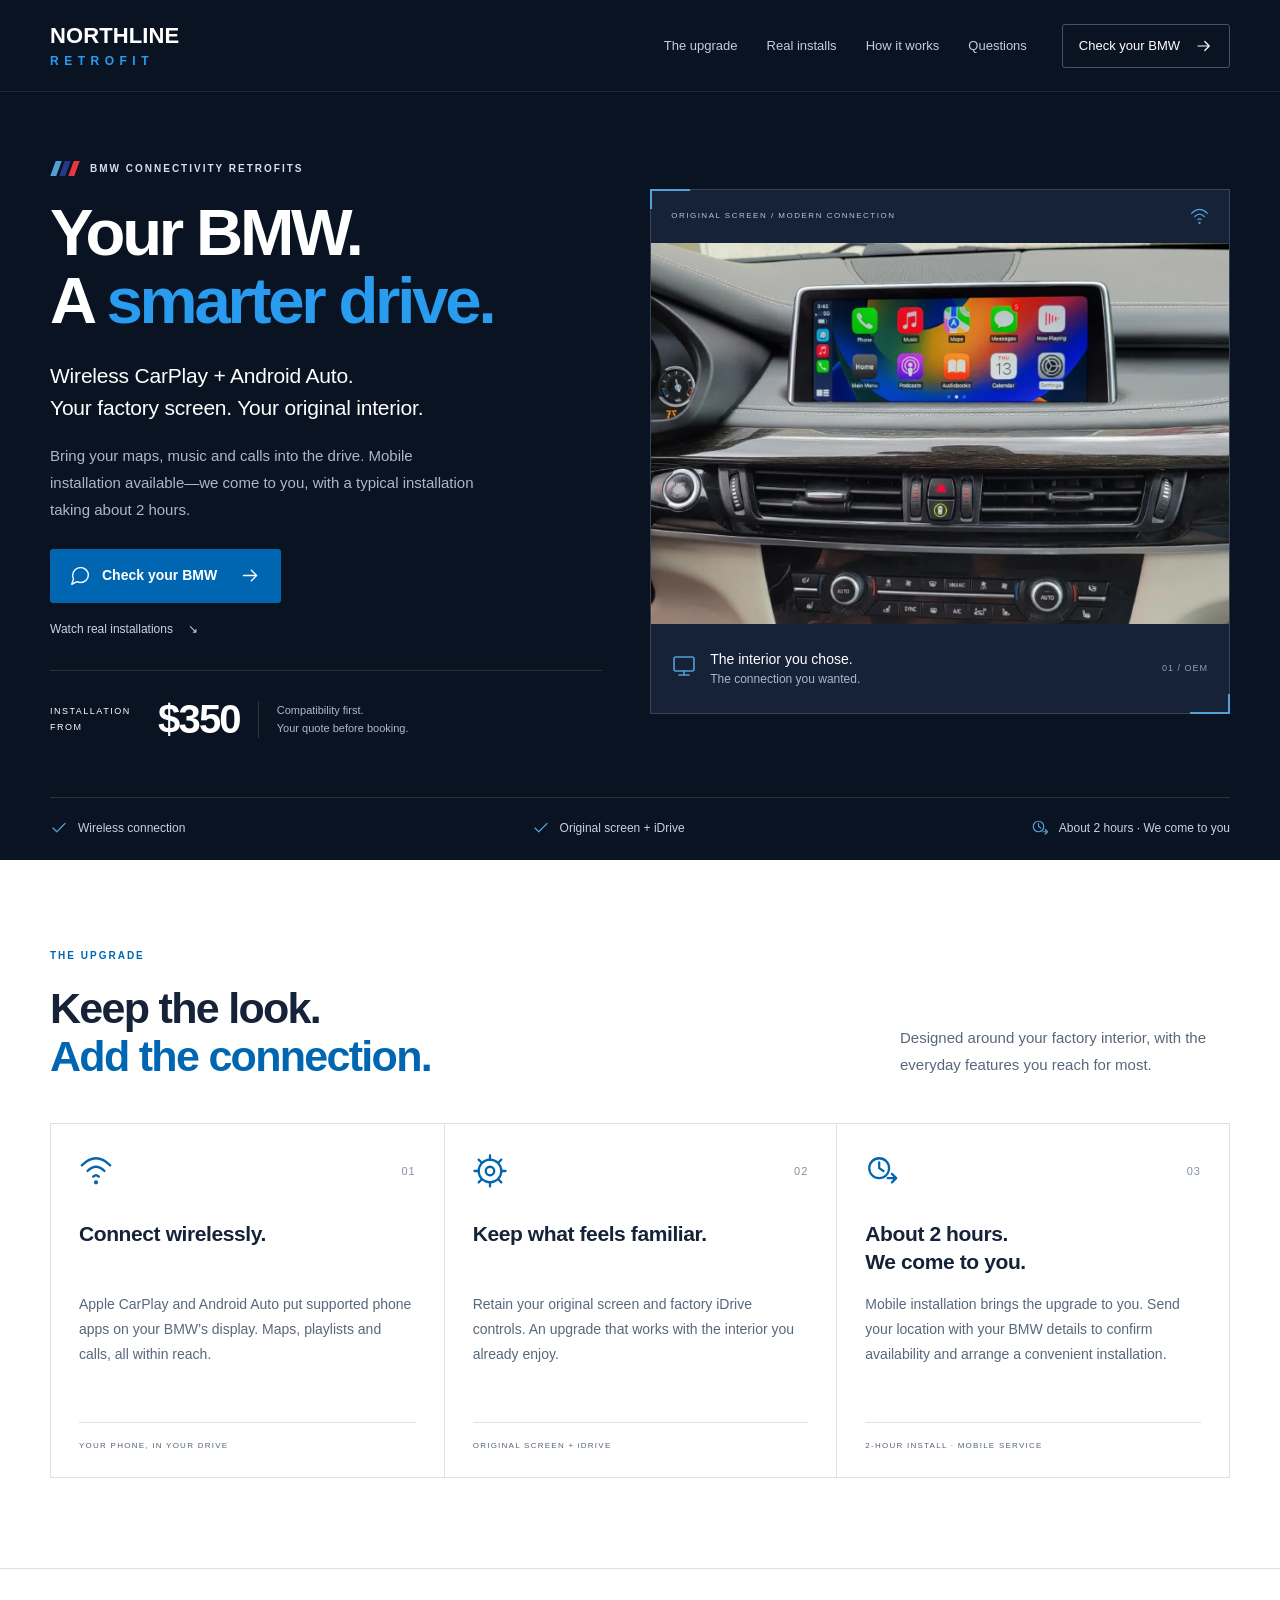
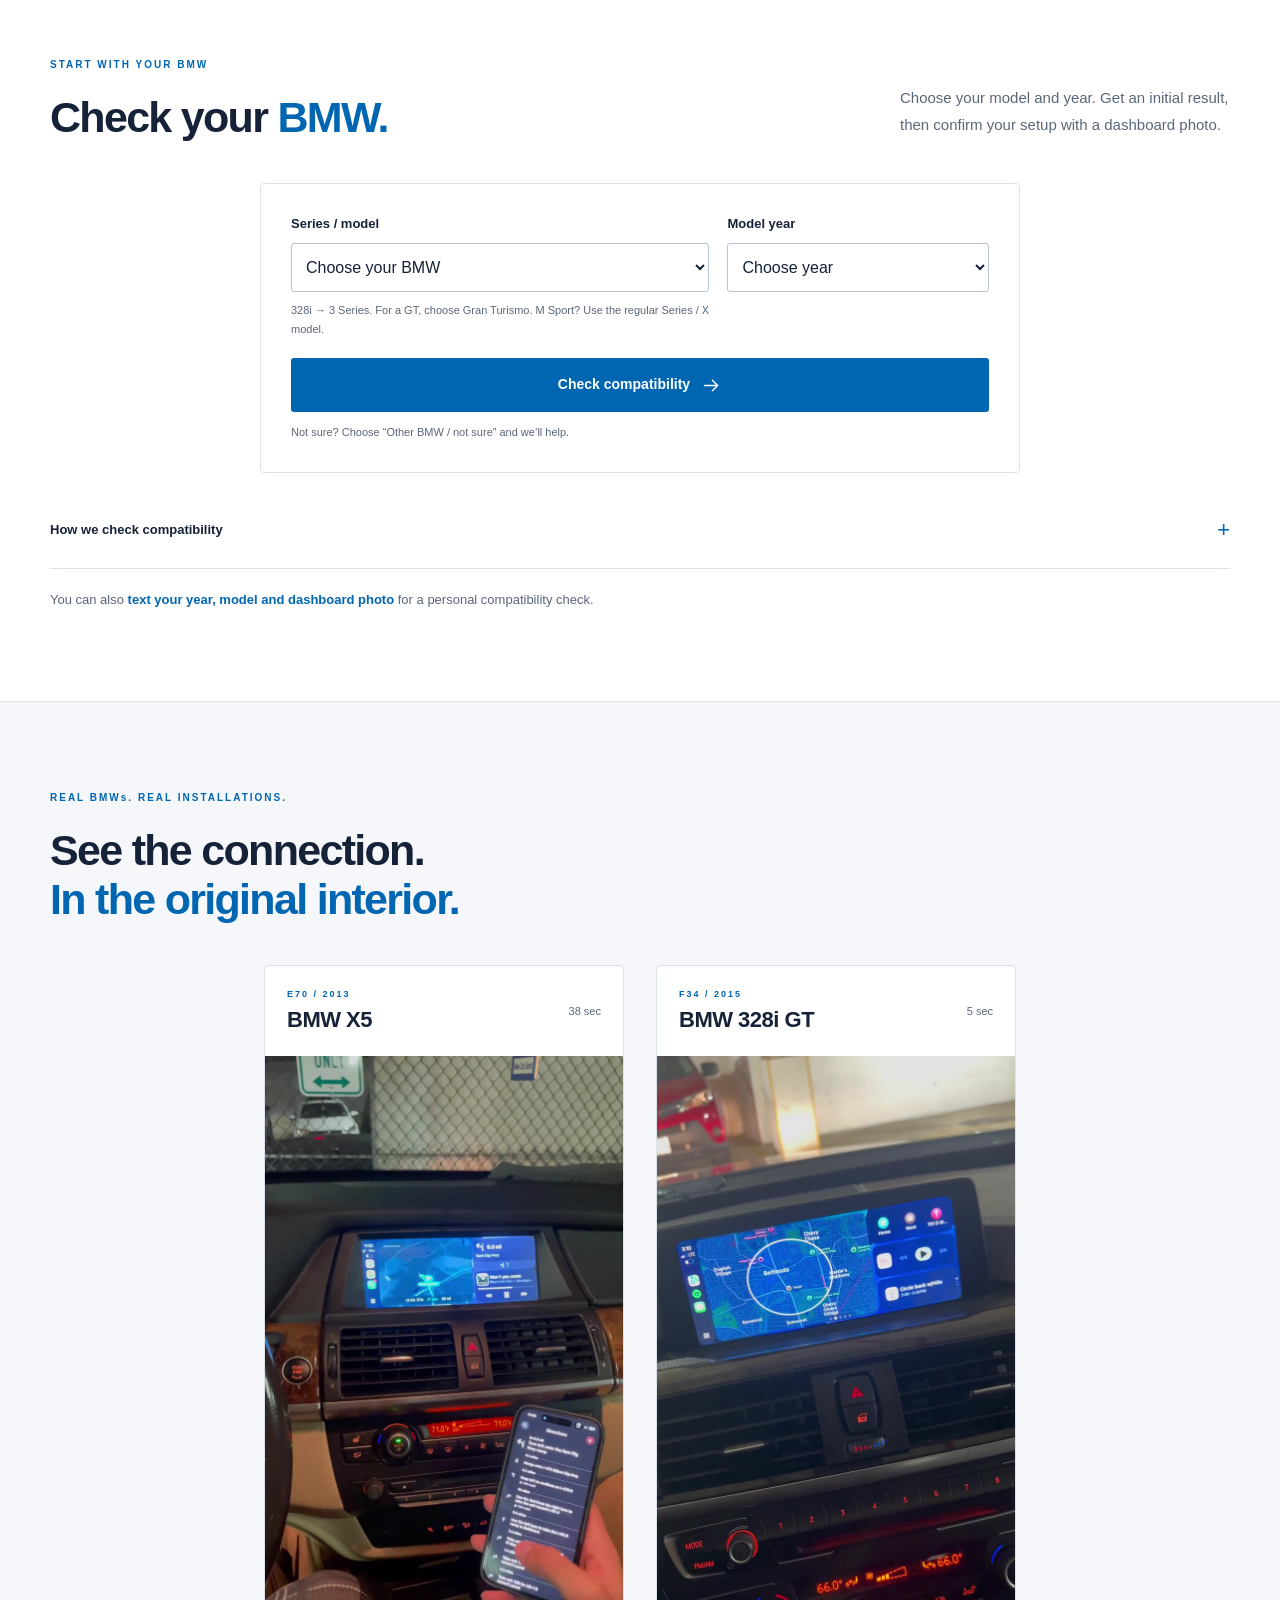
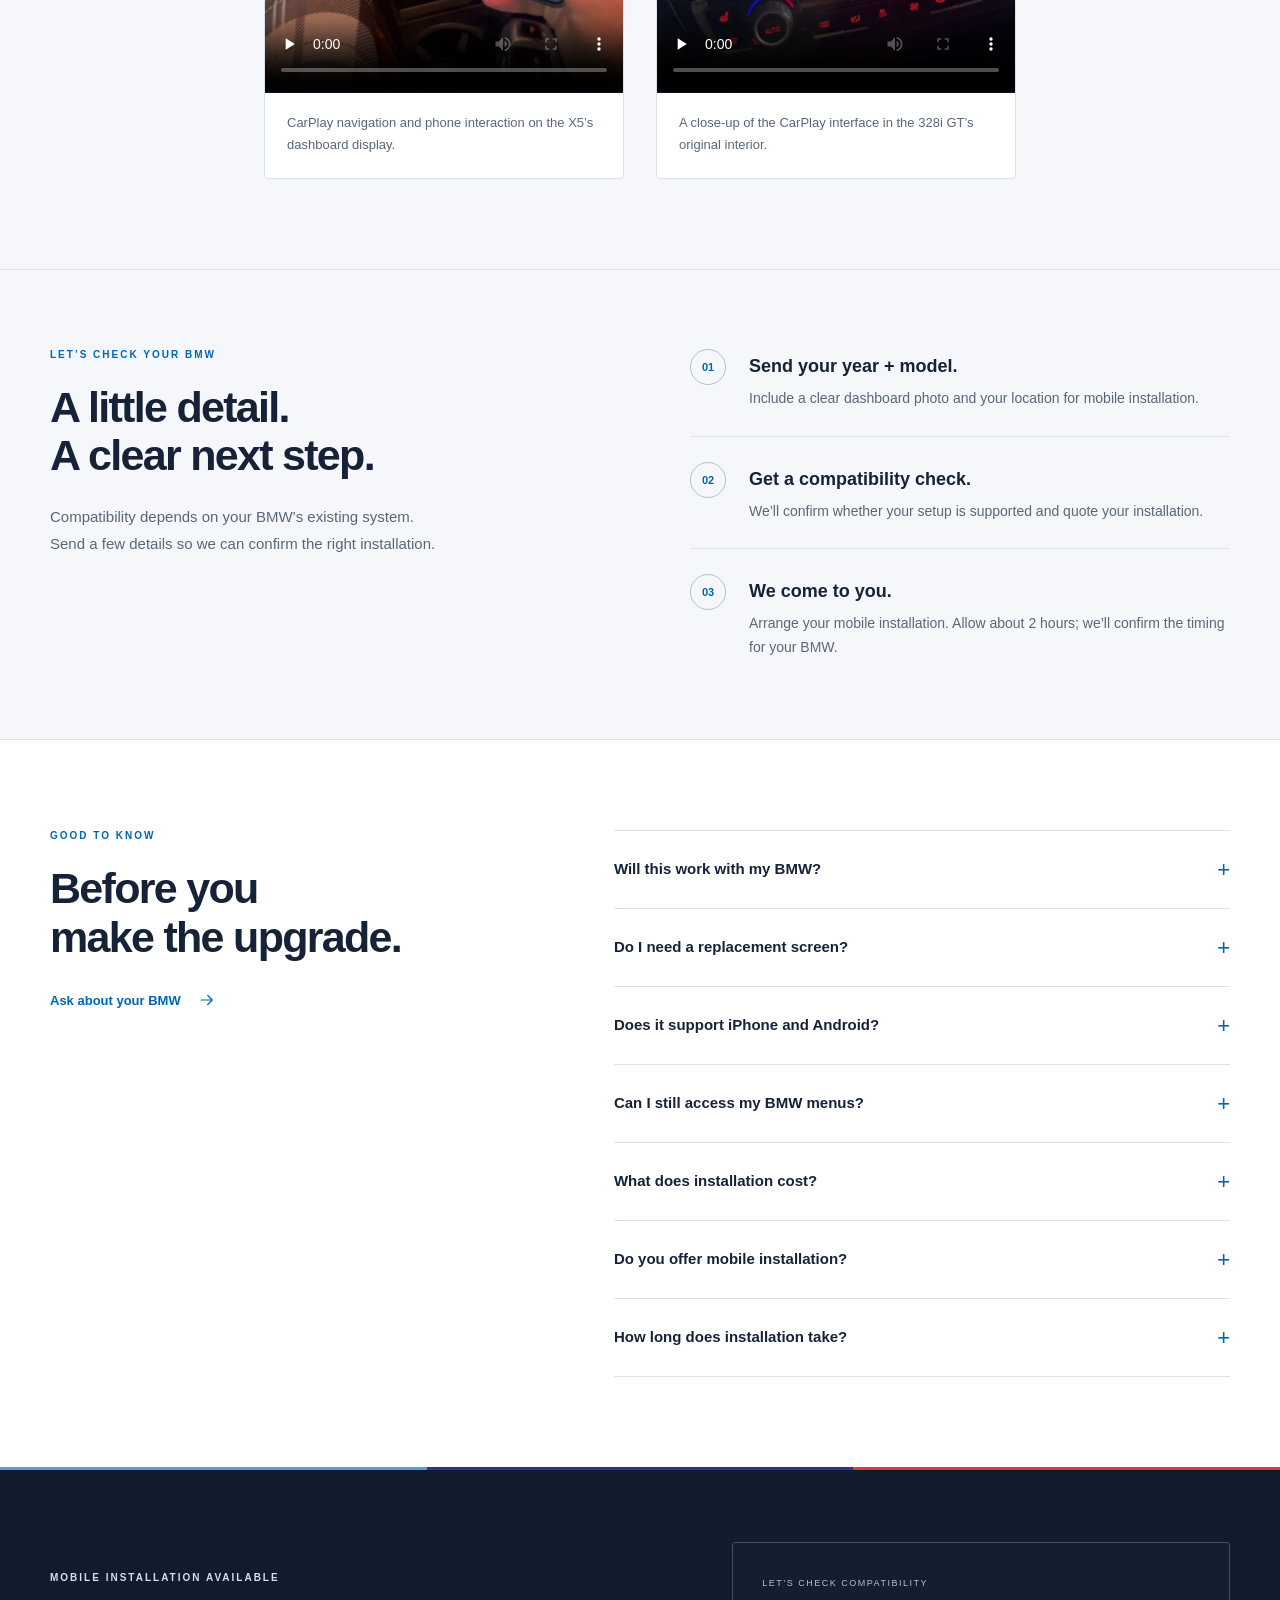
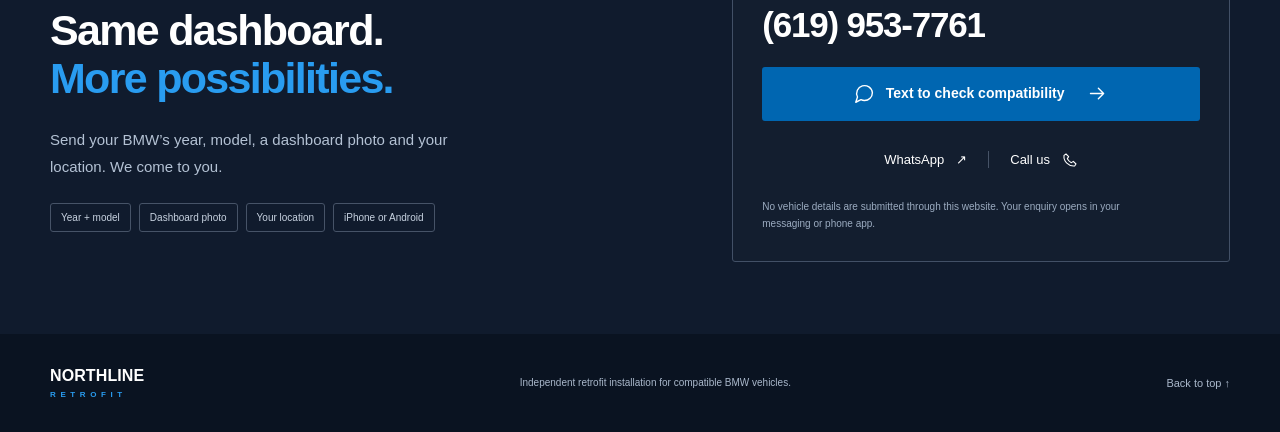
==== index.html @ 30ab547d "Remove introductory video section paragraph" ====
<!doctype html>
<html lang="en">
<head>
  <meta charset="utf-8">
  <meta name="viewport" content="width=device-width, initial-scale=1, viewport-fit=cover">
  <meta name="theme-color" content="#101b2d">
  <title>Wireless CarPlay for your BMW | Northline Retrofit</title>
  <meta name="description" content="Mobile wireless CarPlay and Android Auto installation for compatible BMW vehicles. We come to you. Keep your factory screen and iDrive controls. Around 2 hours, from $350.">
  <meta property="og:title" content="Your BMW. A smarter drive. | Northline Retrofit">
  <meta property="og:description" content="Wireless CarPlay + Android Auto with your original screen and iDrive controls. Mobile installation: we come to you. Around 2 hours, from $350.">
  <meta property="og:type" content="website">
  <meta property="og:image" content="https://northlineretrofit.github.io/assets/dashboard-original.png">
  <link rel="icon" href="assets/favicon.svg" type="image/svg+xml">
  <link rel="stylesheet" href="styles.css">
  <script src="site-config.js" defer></script>
  <script src="compatibility-data.js" defer></script>
  <script src="compatibility.js" defer></script>
  <script src="site.js" defer></script>
</head>
<body>
  <a class="skip-link" href="#main">Skip to content</a>
  <svg class="icon-library" xmlns="http://www.w3.org/2000/svg" aria-hidden="true"><defs>
    <symbol id="i-arrow" viewBox="0 0 24 24"><path d="M4 12h15m-6-6 6 6-6 6"/></symbol>
    <symbol id="i-message" viewBox="0 0 24 24"><path d="M21 11a9 9 0 0 1-9 9 10 10 0 0 1-4-1l-6 3 2-6a9 9 0 1 1 17-5Z"/></symbol>
    <symbol id="i-wifi" viewBox="0 0 24 24"><path d="M2 8q10-10 20 0M6 12q6-6 12 0M10 16q2-2 4 0"/><circle cx="12" cy="20" r=".7"/></symbol>
    <symbol id="i-screen" viewBox="0 0 24 24"><rect x="2" y="3" width="20" height="14" rx="2"/><path d="M12 17v4M7 21h10"/></symbol>
    <symbol id="i-dial" viewBox="0 0 24 24"><circle cx="12" cy="12" r="8"/><circle cx="12" cy="12" r="3"/><path d="M12 1v3M12 20v3M1 12h3M20 12h3M4 4l2 2M18 18l2 2M4 20l2-2M18 6l2-2"/></symbol>
    <symbol id="i-phone" viewBox="0 0 24 24"><path d="m6 3 4 4-2 3a15 15 0 0 0 6 6l3-2 4 4-2 3C10 22 2 14 3 5Z"/></symbol>
    <symbol id="i-check" viewBox="0 0 24 24"><path d="m4 12 5 5L20 6"/></symbol>
    <symbol id="i-mobile-install" viewBox="0 0 24 24"><circle cx="10" cy="10" r="7"/><path d="M10 6v4l3 2M16 17h6m-3-3 3 3-3 3"/></symbol>
  </defs></svg>

  <header class="site-header">
    <div class="container header-inner">
      <a class="wordmark" href="#" aria-label="Northline Retrofit home"><span>NORTHLINE</span><span>RETROFIT</span></a>
      <nav aria-label="Main navigation"><a href="#upgrade">The upgrade</a><a href="#demos">Real installs</a><a href="#how-it-works">How it works</a><a href="#questions">Questions</a></nav>
      <a class="header-contact" href="#compatibility">Check your BMW <svg class="icon"><use href="#i-arrow"/></svg></a>
    </div>
  </header>

  <main id="main">
    <section class="hero" aria-labelledby="hero-title">
      <div class="container hero-grid">
        <div class="hero-copy">
          <p class="eyebrow light"><span class="motorsport-bars" aria-hidden="true"><i></i><i></i><i></i></span> BMW CONNECTIVITY RETROFITS</p>
          <h1 id="hero-title">Your BMW.<br>A <span>smarter drive.</span></h1>
          <p class="hero-intro">Wireless CarPlay + Android Auto.<br>Your factory screen. Your original interior.</p>
          <p class="hero-description">Bring your maps, music and calls into the drive. Mobile installation available—we come to you, with a typical installation taking about 2 hours.</p>
          <div class="hero-actions"><a class="button button-primary" href="#compatibility"><svg class="icon"><use href="#i-message"/></svg><span>Check your BMW</span><svg class="icon arrow"><use href="#i-arrow"/></svg></a><a class="quiet-link" href="#demos">Watch real installations <span aria-hidden="true">↘</span></a></div>
          <div class="hero-price"><span>INSTALLATION FROM</span><strong>$<span data-price>350</span></strong><span class="price-detail">Compatibility first.<br>Your quote before booking.</span></div>
        </div>
        <figure class="hero-visual">
          <div class="photo-masthead"><span>ORIGINAL SCREEN / MODERN CONNECTION</span><svg class="icon"><use href="#i-wifi"/></svg></div>
          <div class="photo-frame"><picture><source srcset="assets/dashboard-lossless.webp" type="image/webp"><img src="assets/dashboard-original.png" width="1348" height="889" alt="Real BMW dashboard showing Apple CarPlay on the original display, above the original vents and climate controls" fetchpriority="high" decoding="async"></picture></div>
          <figcaption><span class="photo-caption-icon"><svg class="icon"><use href="#i-screen"/></svg></span><div><strong>The interior you chose.</strong><span>The connection you wanted.</span></div><span class="photo-index" aria-hidden="true">01 / OEM</span></figcaption>
        </figure>
      </div>
      <div class="container assurance-row"><span><svg class="icon"><use href="#i-check"/></svg>Wireless connection</span><span><svg class="icon"><use href="#i-check"/></svg>Original screen + iDrive</span><span><svg class="icon"><use href="#i-mobile-install"/></svg>About 2 hours · We come to you</span></div>
    </section>

    <section class="section upgrade" id="upgrade" aria-labelledby="upgrade-title">
      <div class="container">
        <div class="section-heading"><div><p class="eyebrow">THE UPGRADE</p><h2 id="upgrade-title">Keep the look.<br><span>Add the connection.</span></h2></div><p>Designed around your factory interior, with the everyday features you reach for most.</p></div>
        <div class="feature-grid">
          <article class="feature"><div class="feature-top"><svg class="icon"><use href="#i-wifi"/></svg><span>01</span></div><h3>Connect wirelessly.</h3><p>Apple CarPlay and Android Auto put supported phone apps on your BMW’s display. Maps, playlists and calls, all within reach.</p><div class="feature-label">YOUR PHONE, IN YOUR DRIVE</div></article>
          <article class="feature"><div class="feature-top"><svg class="icon"><use href="#i-dial"/></svg><span>02</span></div><h3>Keep what feels familiar.</h3><p>Retain your original screen and factory iDrive controls. An upgrade that works with the interior you already enjoy.</p><div class="feature-label">ORIGINAL SCREEN + iDRIVE</div></article>
          <article class="feature"><div class="feature-top"><svg class="icon"><use href="#i-mobile-install"/></svg><span>03</span></div><h3>About 2 hours.<br>We come to you.</h3><p>Mobile installation brings the upgrade to you. Send your location with your BMW details to confirm availability and arrange a convenient installation.</p><div class="feature-label">2-HOUR INSTALL · MOBILE SERVICE</div></article>
        </div>
      </div>
    </section>

    <section class="section compatibility-section" id="compatibility" aria-labelledby="compatibility-title">
      <div class="container">
        <div class="section-heading"><div><p class="eyebrow">START WITH YOUR BMW</p><h2 id="compatibility-title">Check your <span>BMW.</span></h2></div><p>Choose your model and year. Get an initial result, then confirm your setup with a dashboard photo.</p></div>
        <div id="compatibility-app" hidden>
          <form id="compatibility-form" class="compatibility-grid">
            <div class="compatibility-fields">
              <div class="compatibility-field"><label for="bmw-model">Series / model</label><select id="bmw-model" name="model" required aria-describedby="model-help"><option value="">Choose your BMW</option></select><small id="model-help">328i → 3 Series. For a GT, choose Gran Turismo. M Sport? Use the regular Series / X model.</small></div>
              <div class="compatibility-field"><label for="bmw-year">Model year</label><select id="bmw-year" name="year" required><option value="">Choose year</option></select></div>
              <button class="button button-primary full" id="compatibility-check" type="submit">Check compatibility <svg class="icon"><use href="#i-arrow"/></svg></button>
              <p class="compatibility-start-note full">Not sure? Choose “Other BMW / not sure” and we’ll help.</p>
            </div>
            <section class="compatibility-summary" aria-labelledby="compatibility-result-title" hidden>
              <div class="compatibility-result-top"><p id="compatibility-vehicle"></p><button type="button" id="compatibility-edit">Change</button></div>
              <div id="compatibility-result"><p class="compatibility-status">PHOTO CONFIRMATION RECOMMENDED</p><h3 id="compatibility-result-title" tabindex="-1" aria-describedby="compatibility-vehicle">Your next step</h3><p id="compatibility-result-detail"></p></div>
              <a class="button button-primary" id="compatibility-send" data-primary-contact href="sms:+16199537761"><svg class="icon"><use href="#i-message"/></svg><span data-compatibility-label>Text to confirm my BMW</span><svg class="icon arrow"><use href="#i-arrow"/></svg></a>
              <p class="compatibility-photo-note">Opens your messaging app with your model and year filled in. Attach a photo of your BMW’s original main menu, then send.</p>
              <div class="compatibility-alternatives"><a id="compatibility-whatsapp" data-whatsapp href="https://wa.me/16199537761">Send via WhatsApp ↗</a><a data-call href="tel:+16199537761">Prefer to call?</a></div>
              <p class="compatibility-privacy">Not a booking or confirmed fit. Nothing is sent from this page.</p>
            </section>
          </form>
          <details class="compatibility-research"><summary>How we check compatibility <span aria-hidden="true">+</span></summary><p>“Compatible*” means retrofit options are documented for the model range, not that your individual car has been approved. “Needs a manual check” means we need more information—not that an upgrade is impossible.</p><p>This guide is not verified for one particular MMI box. Build month, market, screen, audio connections and previous modifications can change the answer. We confirm your factory system and the right kit before quoting. Research checked September 7, 2026.</p><p id="compatibility-platforms" hidden></p><div id="compatibility-source-links"><a href="https://www.bimmer-tech.net/blog/item/49-how-to-retrofit-carplay" target="_blank" rel="noopener noreferrer">BimmerTech: MMI requirements ↗</a><a href="https://www.mr12volt.com/collections/bmw" target="_blank" rel="noopener noreferrer">Mr12Volt: system-specific interfaces ↗</a></div><div id="compatibility-matched-sources"></div></details>
        </div>
        <p id="compatibility-fallback">You can also <a class="inline-link" data-primary-contact href="sms:+16199537761">text your year, model and dashboard photo</a> for a personal compatibility check.</p>
      </div>
    </section>

    <section class="section demo-section" id="demos" aria-labelledby="demo-title">
      <div class="container">
        <div class="section-heading"><div><p class="eyebrow">REAL BMWs. REAL INSTALLATIONS.</p><h2 id="demo-title">See the connection.<br><span>In the original interior.</span></h2></div></div>
        <div class="demo-navigation" hidden>
          <div class="demo-models" role="group" aria-label="Choose a vehicle demo">
            <button type="button" data-demo-index="0" aria-controls="demo-track" aria-pressed="true">2013 X5 <span>E70</span></button>
            <button type="button" data-demo-index="1" aria-controls="demo-track" aria-pressed="false">2015 328i GT <span>F34</span></button>
          </div>
          <p class="demo-swipe-hint"><span>Swipe to explore · Tap play to watch</span><span data-demo-status aria-live="polite" aria-atomic="true">1 / 2</span></p>
        </div>
        <div class="demo-grid" id="demo-track" role="group" aria-label="BMW video demonstrations">
          <article class="demo-card" aria-labelledby="e70-title">
            <div class="demo-card-heading"><div><p class="eyebrow">E70 / 2013</p><h3 id="e70-title">BMW X5</h3></div><span class="demo-duration">38 sec</span></div>
            <video class="demo-video" controls playsinline preload="none" poster="assets/posters/bmw-x5-e70-2013.jpg" width="720" height="1280" aria-label="2013 BMW X5 E70 CarPlay demonstration" aria-describedby="e70-description"><source src="assets/videos/bmw-x5-e70-2013.mp4" type="video/mp4"><a href="assets/videos/bmw-x5-e70-2013.mp4">Watch the 2013 BMW X5 demo</a></video>
            <p class="demo-description" id="e70-description">CarPlay navigation and phone interaction on the X5’s dashboard display.</p>
          </article>
          <article class="demo-card" aria-labelledby="f34-title">
            <div class="demo-card-heading"><div><p class="eyebrow">F34 / 2015</p><h3 id="f34-title">BMW 328i GT</h3></div><span class="demo-duration">5 sec</span></div>
            <video class="demo-video" controls playsinline preload="none" poster="assets/posters/bmw-328i-gt-f34-2015.jpg" width="720" height="1280" aria-label="2015 BMW 328i GT F34 CarPlay demonstration" aria-describedby="f34-description"><source src="assets/videos/bmw-328i-gt-f34-2015.mp4" type="video/mp4"><a href="assets/videos/bmw-328i-gt-f34-2015.mp4">Watch the 2015 BMW 328i GT demo</a></video>
            <p class="demo-description" id="f34-description">A close-up of the CarPlay interface in the 328i GT’s original interior.</p>
          </article>
        </div>
      </div>
    </section>

    <section class="process-section" id="how-it-works" aria-labelledby="process-title">
      <div class="container process-grid"><div class="process-intro"><p class="eyebrow">LET’S CHECK YOUR BMW</p><h2 id="process-title">A little detail.<br>A clear next step.</h2><p>Compatibility depends on your BMW’s existing system. Send a few details so we can confirm the right installation.</p><p class="service-area" data-service-area hidden></p></div>
        <ol class="steps"><li><span class="step-number">01</span><div><h3>Send your year + model.</h3><p>Include a clear dashboard photo and your location for mobile installation.</p></div></li><li><span class="step-number">02</span><div><h3>Get a compatibility check.</h3><p>We’ll confirm whether your setup is supported and quote your installation.</p></div></li><li><span class="step-number">03</span><div><h3>We come to you.</h3><p>Arrange your mobile installation. Allow about 2 hours; we’ll confirm the timing for your BMW.</p></div></li></ol>
      </div>
    </section>

    <section class="section faq-section" id="questions" aria-labelledby="faq-title">
      <div class="container faq-grid"><div><p class="eyebrow">GOOD TO KNOW</p><h2 id="faq-title">Before you<br>make the upgrade.</h2><a class="inline-link" href="#contact">Ask about your BMW <svg class="icon"><use href="#i-arrow"/></svg></a></div>
        <div class="faq-list">
          <details><summary>Will this work with my BMW?<span aria-hidden="true">+</span></summary><p>Installation is available for compatible BMW vehicles. The year, model and existing infotainment system matter, so send those details and a dashboard photo for confirmation.</p></details>
          <details><summary>Do I need a replacement screen?<span aria-hidden="true">+</span></summary><p>This service is designed to retain your original BMW screen and iDrive controls. We’ll confirm compatibility with your current system before booking.</p></details>
          <details><summary>Does it support iPhone and Android?<span aria-hidden="true">+</span></summary><p>The upgrade provides wireless Apple CarPlay and Android Auto for compatible phones and vehicles. Let us know which phone you use when you enquire.</p></details>
          <details><summary>Can I still access my BMW menus?<span aria-hidden="true">+</span></summary><p>Yes, the retrofit retains access to your BMW menus. The way you switch between the systems depends on your setup and will be confirmed for your vehicle.</p></details>
          <details><summary>What does installation cost?<span aria-hidden="true">+</span></summary><p>Installation starts from $<span data-price>350</span>. Your final quote depends on compatibility and the installation required. We’ll confirm the quote before booking.</p></details>
          <details><summary>Do you offer mobile installation?<span aria-hidden="true">+</span></summary><p>Yes—mobile installation is available, so we come to you. Send your location with your BMW’s year, model and a dashboard photo to confirm availability.</p></details>
          <details><summary>How long does installation take?<span aria-hidden="true">+</span></summary><p>A typical installation takes about 2 hours. We’ll confirm the timing for your vehicle when arranging the appointment.</p></details>
        </div>
      </div>
    </section>

    <section class="contact-section" id="contact" aria-labelledby="contact-title">
      <div class="container contact-grid"><div><p class="eyebrow light">MOBILE INSTALLATION AVAILABLE</p><h2 id="contact-title">Same dashboard.<br><span>More possibilities.</span></h2><p>Send your BMW’s year, model, a dashboard photo and your location. We come to you.</p><div class="contact-checklist"><span>Year + model</span><span>Dashboard photo</span><span>Your location</span><span>iPhone or Android</span></div></div>
        <div class="contact-panel"><span class="contact-kicker">LET’S CHECK COMPATIBILITY</span><a class="phone-number" data-call href="tel:+16199537761" data-phone>(619) 953-7761</a><a class="button button-primary" data-primary-contact href="sms:+16199537761"><svg class="icon"><use href="#i-message"/></svg><span data-primary-label>Text to check compatibility</span><svg class="icon arrow"><use href="#i-arrow"/></svg></a><div class="other-contact"><a data-whatsapp href="https://wa.me/16199537761">WhatsApp <span aria-hidden="true">↗</span></a><span aria-hidden="true"></span><a data-call href="tel:+16199537761">Call us <svg class="icon"><use href="#i-phone"/></svg></a></div><p>No vehicle details are submitted through this website. Your enquiry opens in your messaging or phone app.</p></div>
      </div>
    </section>
  </main>

  <footer class="site-footer"><div class="container footer-inner"><a class="wordmark" href="#" aria-label="Northline Retrofit home"><span>NORTHLINE</span><span>RETROFIT</span></a><p>Independent retrofit installation for compatible BMW vehicles.</p><a href="#main">Back to top ↑</a></div></footer>
  <div class="mobile-contact"><a class="mobile-call" data-call href="tel:+16199537761" aria-label="Call Northline Retrofit"><svg class="icon"><use href="#i-phone"/></svg></a><a class="button button-primary" id="mobile-compatibility-action" href="#compatibility"><svg class="icon"><use href="#i-message"/></svg><span id="mobile-compatibility-label">Check your BMW</span></a></div>
</body>
</html>
---- styles.css ----
:root{--navy:#101b2d;--navy-deep:#0a1321;--blue:#0066b1;--blue-bright:#299cf0;--m-light:#53a0d6;--m-dark:#243c87;--m-red:#e63740;--paper:#fff;--off-white:#f5f7fa;--ink:#152238;--muted:#59677a;--line:#dce2e9;--font:Arial,Helvetica,sans-serif;--content:1180px}
*{box-sizing:border-box}html{scroll-behavior:smooth;scroll-padding-top:90px}body{margin:0;font-family:var(--font);color:var(--ink);background:var(--paper);-webkit-font-smoothing:antialiased}a{color:inherit;text-decoration:none}button,input,a,summary{-webkit-tap-highlight-color:transparent}a:focus-visible,summary:focus-visible{outline:3px solid var(--blue-bright);outline-offset:5px}img{display:block;max-width:100%;height:auto}svg.icon{width:24px;height:24px;fill:none;stroke:currentColor;stroke-width:1.6;stroke-linecap:round;stroke-linejoin:round;flex-shrink:0}.icon-library{position:absolute;width:0;height:0;overflow:hidden}.container{width:min(var(--content),calc(100% - 80px));margin-inline:auto}.skip-link{position:fixed;left:12px;top:12px;padding:12px;background:white;transform:translateY(-180%);z-index:99}.skip-link:focus{transform:none}.site-header{background:var(--navy-deep);color:white;border-bottom:1px solid #ffffff17}.header-inner{min-height:91px;display:flex;align-items:center;justify-content:space-between;gap:35px}.wordmark{display:flex;flex-direction:column;width:max-content;gap:5px;flex-shrink:0}.wordmark span:first-child{font-size:22px;letter-spacing:.1px;font-weight:850}.wordmark span:last-child{font-size:12px;letter-spacing:5.5px;color:var(--blue-bright);font-weight:700}.header-inner nav{display:flex;gap:29px;margin-left:auto}.header-inner nav a{font-size:13px;color:#c3cedd;padding-block:15px}.header-inner nav a:hover{color:white}.header-contact{display:flex;align-items:center;gap:15px;border:1px solid #465267;padding:12px 16px;font-size:13px;border-radius:3px}.header-contact .icon{width:18px;height:18px}.header-contact:hover{border-color:var(--blue-bright)}
.hero{background:var(--navy-deep);color:white;padding:69px 0 0;overflow:hidden}.hero-grid{display:grid;grid-template-columns:1fr 1.05fr;gap:48px;align-items:center}.eyebrow{display:flex;align-items:center;gap:13px;font-size:10px;font-weight:700;letter-spacing:2px;margin:0 0 23px;color:var(--blue)}.eyebrow.light{color:#d1e0ed}.motorsport-bars{display:flex;gap:3px;transform:skew(-20deg);margin-left:3px}.motorsport-bars i{width:6px;height:15px;display:block;background:var(--m-light)}.motorsport-bars i:nth-child(2){background:var(--m-dark)}.motorsport-bars i:nth-child(3){background:var(--m-red)}h1,h2,h3,p{margin-top:0}h1{font-size:clamp(48px,5.1vw,70px);line-height:1.04;letter-spacing:-3.2px;margin-bottom:25px;font-weight:800}h1>span{color:var(--blue-bright)}.hero-intro{font-size:21px;line-height:1.55;margin-bottom:17px;letter-spacing:-.2px}.hero-description{color:#aab8cb;font-size:15px;line-height:1.8;max-width:425px;margin-bottom:26px}.hero-actions{display:flex;align-items:flex-start;gap:19px;flex-direction:column}.button{display:inline-flex;justify-content:center;align-items:center;gap:11px;min-height:54px;padding:15px 19px;font-size:14px;font-weight:700;border:1px solid transparent;border-radius:3px;line-height:1.4}.button .icon{width:21px;height:21px}.button-primary{background:var(--blue);color:#fff;transition:background .18s,transform .18s}.button-primary:hover{background:#005796;transform:translateY(-1px)}.button .arrow{margin-left:12px}.quiet-link{font-size:12px;color:#c7d4e4;display:inline-flex;gap:15px;align-items:center}.quiet-link:hover{color:white}.hero-price{display:flex;align-items:center;gap:18px;margin-top:34px;padding-top:26px;border-top:1px solid #ffffff20}.hero-price>span:first-child{font-size:9px;letter-spacing:1.5px;max-width:90px;line-height:1.8}.hero-price strong{font-size:40px;font-weight:700;letter-spacing:-1.8px}.hero-price .price-detail{font-size:11px;color:#acbbcc;line-height:1.7;border-left:1px solid #ffffff25;padding-left:18px}.hero-visual{margin:0;position:relative;border:1px solid #374456;background:#152237}.hero-visual:before,.hero-visual:after{content:"";position:absolute;width:38px;height:18px;border-color:var(--m-light);border-style:solid;pointer-events:none;z-index:1}.hero-visual:before{top:-1px;left:-1px;border-width:2px 0 0 2px}.hero-visual:after{bottom:-1px;right:-1px;border-width:0 2px 2px 0}.photo-masthead{display:flex;align-items:center;justify-content:space-between;padding:17px 20px;font-size:8px;letter-spacing:1.5px;line-height:1.5;color:#b6c7d9}.photo-masthead .icon{color:var(--m-light);width:19px;height:19px}.photo-frame{overflow:hidden}.photo-frame img{width:100%;aspect-ratio:1348/889;object-fit:cover;object-position:center top}.hero-visual figcaption{padding:24px 21px;display:flex;align-items:center;gap:14px}.photo-caption-icon{color:var(--m-light)}.hero-visual figcaption strong{display:block;font-size:14px;font-weight:500;line-height:1.6}.hero-visual figcaption div>span{display:block;font-size:12px;color:#aab8cb;line-height:1.6}.photo-index{font-size:9px;letter-spacing:1px;color:#90a2b9;margin-left:auto}.assurance-row{margin-top:55px;display:flex;align-items:center;justify-content:space-between;padding:21px 0 23px;border-top:1px solid #ffffff20}.assurance-row>span{display:flex;align-items:center;gap:10px;font-size:12px;color:#c6d2e1}.assurance-row .icon{width:18px;height:18px;color:var(--m-light)}
.section{padding:90px 0}.section-heading{display:flex;align-items:flex-end;justify-content:space-between;gap:60px;margin-bottom:42px}h2{font-size:43px;line-height:1.13;letter-spacing:-1.7px;margin-bottom:0}h2>span{color:var(--blue)}.section-heading>p{max-width:330px;color:var(--muted);font-size:15px;line-height:1.8;margin:0 0 3px}.feature-grid{display:grid;grid-template-columns:repeat(3,1fr);border:1px solid var(--line)}.feature{padding:30px 28px 24px;position:relative}.feature+.feature{border-left:1px solid var(--line)}.feature-top{display:flex;align-items:center;justify-content:space-between;margin-bottom:32px}.feature-top .icon{width:34px;height:34px;color:var(--blue)}.feature-top>span{font-size:11px;letter-spacing:1px;color:#8592a2}.feature h3{font-size:21px;line-height:1.35;letter-spacing:-.4px;margin-bottom:15px;min-height:57px}.feature p{font-size:14px;line-height:1.8;color:var(--muted);margin-bottom:29px;min-height:101px}.feature-label{font-size:8px;letter-spacing:1.25px;border-top:1px solid var(--line);padding-top:17px;color:#54647b;line-height:1.6}.process-section{background:var(--off-white);padding:79px 0;border-block:1px solid var(--line)}.process-grid{display:grid;grid-template-columns:1fr 1fr;gap:100px}.process-intro>p:not(.eyebrow){font-size:15px;line-height:1.8;color:var(--muted);max-width:390px;margin-top:23px;margin-bottom:0}.steps{list-style:none;padding:0;margin:0}.steps li{display:flex;gap:23px;padding:0 0 25px;margin-bottom:25px;border-bottom:1px solid var(--line)}.steps li:last-child{margin-bottom:0;padding-bottom:0;border-bottom:0}.step-number{display:flex;align-items:center;justify-content:center;width:36px;height:36px;flex-shrink:0;border:1px solid #afc1d6;color:var(--blue);font-size:11px;font-weight:700;border-radius:50%}.steps h3{font-size:18px;margin:7px 0 10px}.steps p{color:var(--muted);font-size:14px;line-height:1.7;margin:0}.service-area{font-weight:700;color:var(--blue)!important}.faq-grid{display:grid;grid-template-columns:1fr 1.3fr;gap:90px}.inline-link{display:inline-flex;align-items:center;gap:17px;color:var(--blue);font-size:13px;font-weight:600;margin-top:30px}.inline-link .icon{width:18px;height:18px}.faq-list{border-top:1px solid var(--line)}details{border-bottom:1px solid var(--line)}summary{cursor:pointer;list-style:none;display:flex;align-items:center;justify-content:space-between;gap:22px;font-size:15px;font-weight:600;padding:22px 0;line-height:1.5}summary::-webkit-details-marker{display:none}summary>span{font-size:22px;color:var(--blue);font-weight:400}details[open] summary>span{transform:rotate(45deg)}details p{color:var(--muted);font-size:14px;line-height:1.8;padding-right:30px;margin-bottom:23px}
.contact-section{background:var(--navy);color:white;padding:72px 0;position:relative;border-top:3px solid var(--m-light)}.contact-section:before,.contact-section:after{content:"";position:absolute;top:-3px;width:33.333%;height:3px}.contact-section:before{left:33.333%;background:var(--m-dark)}.contact-section:after{right:0;background:var(--m-red)}.contact-grid{display:grid;grid-template-columns:1.2fr 1fr;gap:85px;align-items:center}.contact-grid h2>span{color:var(--blue-bright)}.contact-grid>div>p:not(.eyebrow){color:#b4c2d4;line-height:1.8;font-size:15px;max-width:400px;margin:23px 0}.contact-checklist{display:flex;gap:8px;flex-wrap:wrap}.contact-checklist span{font-size:10px;border:1px solid #465367;border-radius:3px;padding:8px 10px;color:#c8d3e1}.contact-panel{padding:29px;border:1px solid #425066;border-radius:3px;background:#ffffff03}.contact-kicker{font-size:9px;color:#b4c3d5;letter-spacing:1.5px}.phone-number{display:block;font-size:35px;font-weight:700;letter-spacing:-1.2px;margin:15px 0 22px}.contact-panel>.button{width:100%}.other-contact{display:flex;align-items:center;justify-content:center;gap:21px;margin-top:20px}.other-contact a{display:flex;gap:12px;align-items:center;font-size:13px;min-height:38px}.other-contact a:hover{color:var(--blue-bright)}.other-contact>span{width:1px;height:17px;background:#465367}.other-contact .icon{width:16px;height:16px}.contact-panel>p{font-size:10px!important;line-height:1.7!important;margin:19px 0 0!important;color:#9cacc1!important}.site-footer{padding:33px 0;background:var(--navy-deep);color:#aab8cb}.footer-inner{display:flex;align-items:center;justify-content:space-between;gap:25px}.site-footer .wordmark span:first-child{font-size:16px;color:white}.site-footer .wordmark span:last-child{font-size:8px;letter-spacing:4.6px}.site-footer p{font-size:10px;margin:0;line-height:1.7}.site-footer a:not(.wordmark){font-size:11px;white-space:nowrap}.mobile-contact{display:none}
@media(min-width:1400px){.hero{padding-top:90px}.hero-grid{gap:65px}.hero-price{margin-top:40px}}
@media(max-width:1000px){.container{width:calc(100% - 48px)}.header-inner nav{gap:18px}.header-inner{gap:20px}.hero-grid{gap:28px;grid-template-columns:1fr 1fr}h1{font-size:54px;letter-spacing:-2.4px}.hero-intro{font-size:18px}.hero-description{font-size:14px}.photo-masthead{font-size:7px;letter-spacing:1px;padding:14px}.hero-visual figcaption{padding:20px 14px}.photo-index{display:none}.hero-price{gap:12px}.price-detail{padding-left:12px!important}.hero-price strong{font-size:35px}.section{padding:70px 0}.feature{padding:25px 20px}.feature p{min-height:152px}.process-grid,.faq-grid,.contact-grid{gap:45px}h2{font-size:37px}.phone-number{font-size:30px}.contact-panel{padding:23px}.contact-panel .button .arrow{display:none}}
@media(max-width:760px){html{scroll-padding-top:20px}.container{width:calc(100% - 40px)}.header-inner{min-height:78px}.wordmark span:first-child{font-size:19px}.wordmark span:last-child{font-size:10px;letter-spacing:4.9px}.header-inner nav{display:none}.header-contact{font-size:11px;padding:10px;gap:7px}.header-contact .icon{width:16px}.hero{padding-top:39px}.hero-grid{grid-template-columns:1fr;gap:33px}.eyebrow{font-size:9px;letter-spacing:1.6px;margin-bottom:22px}h1{font-size:clamp(42px,11.8vw,69px);letter-spacing:-2.2px;line-height:1.04;margin-bottom:22px}.hero-intro{font-size:19px;line-height:1.6}.hero-description{font-size:14px;max-width:480px}.hero-actions{gap:16px}.hero-actions .button{width:100%;min-height:54px;font-size:14px}.hero-actions .arrow{margin-left:auto}.hero-actions .quiet-link{display:none}.hero-price{margin-top:24px;padding-top:21px;gap:19px}.hero-price strong{font-size:39px}.hero-price .price-detail{font-size:10px;padding-left:17px!important}.photo-masthead{font-size:8px;letter-spacing:1px;padding:13px 15px}.hero-visual figcaption{padding:19px 17px}.hero-visual figcaption strong{font-size:13px}.hero-visual figcaption div>span{font-size:11px}.photo-index{display:block;font-size:8px}.assurance-row{margin-top:28px;display:grid;grid-template-columns:1fr;gap:12px;padding:20px 0 25px}.assurance-row>span{font-size:12px}.assurance-row .icon{height:16px;width:16px}.section{padding:57px 0}.section-heading{display:block;margin-bottom:28px}h2{font-size:36px;letter-spacing:-1.4px}.section-heading>p{font-size:14px;max-width:100%;margin-top:21px}.feature-grid{grid-template-columns:1fr}.feature{padding:24px}.feature+.feature{border-left:0;border-top:1px solid var(--line)}.feature-top{margin-bottom:23px}.feature h3{min-height:0;font-size:22px;margin-bottom:12px}.feature p{min-height:0;margin-bottom:21px}.feature-label{font-size:8px}.process-section{padding:55px 0}.process-grid,.faq-grid,.contact-grid{grid-template-columns:1fr;gap:34px}.process-intro>p:not(.eyebrow){font-size:14px}.steps{margin-top:0}.steps li{gap:18px}.steps h3{font-size:17px}.steps p{font-size:13px}.inline-link{margin-top:22px}.faq-grid{gap:29px}summary{font-size:14px;padding:19px 0}details p{font-size:13px}.contact-section{padding:51px 0}.contact-grid>div>p:not(.eyebrow){font-size:14px}.contact-panel{padding:25px 20px}.phone-number{font-size:34px}.contact-panel .button .arrow{display:block;margin-left:auto}.contact-panel .button{font-size:13px;padding-inline:13px}.footer-inner{flex-wrap:wrap;gap:24px}.site-footer{padding:30px 0 calc(115px + env(safe-area-inset-bottom))}.site-footer p{order:3;width:100%;font-size:10px}.mobile-contact{display:flex;align-items:center;gap:9px;position:fixed;bottom:0;left:0;right:0;z-index:10;background:#fff;border-top:1px solid var(--line);padding:11px 16px calc(11px + env(safe-area-inset-bottom));box-shadow:0 -5px 20px #101b2d10}.mobile-contact .button{flex:1;padding-inline:10px;font-size:12px;min-height:49px}.mobile-call{display:flex;align-items:center;justify-content:center;width:50px;height:49px;border:1px solid var(--line);border-radius:3px;color:var(--blue)}}
@media(max-width:359px){.container{width:calc(100% - 32px)}.header-contact{font-size:10px}.header-contact .icon{display:none}.wordmark span:first-child{font-size:17px}.wordmark span:last-child{font-size:9px;letter-spacing:4.3px}.hero-price{gap:12px}.hero-price .price-detail{padding-left:12px!important}.hero-price strong{font-size:35px}.hero-intro{font-size:17px}.phone-number{font-size:30px}.photo-index{display:none}.contact-panel .button .arrow{display:none}.mobile-contact .button{font-size:11px;gap:7px}}
.demo-section{background:var(--off-white);border-top:1px solid var(--line)}.demo-grid{display:grid;grid-template-columns:repeat(2,minmax(0,360px));justify-content:center;gap:32px}.demo-card{background:white;border:1px solid var(--line);border-radius:4px;overflow:hidden}.demo-card-heading{display:flex;align-items:center;justify-content:space-between;padding:23px 22px;gap:16px}.demo-card-heading .eyebrow{margin-bottom:8px;font-size:9px}.demo-card-heading h3{font-size:22px;letter-spacing:-.5px;margin:0}.demo-duration{font-size:11px;color:var(--muted);white-space:nowrap}.demo-video{display:block;width:100%;height:auto;aspect-ratio:9/16;object-fit:contain;background:var(--navy-deep)}.demo-video:focus-visible{outline:3px solid var(--blue-bright);outline-offset:-3px}.demo-description{padding:19px 22px 22px;margin:0;font-size:13px;line-height:1.7;color:var(--muted)}
.compatibility-section{background:var(--paper);border-top:1px solid var(--line)}
.compatibility-grid{max-width:760px;margin-inline:auto;border:1px solid var(--line);border-radius:4px;overflow:hidden}
.compatibility-grid.is-checked{display:grid;grid-template-columns:1fr 1fr;max-width:var(--content)}
.compatibility-fields{display:grid;grid-template-columns:minmax(0,1.6fr) minmax(0,1fr);align-content:start;gap:20px 18px;padding:30px}
.compatibility-field{min-width:0}.compatibility-fields .full{grid-column:1/-1}
.compatibility-fields label{display:block;font-size:13px;font-weight:700;line-height:1.5;margin-bottom:9px}
.compatibility-fields select{width:100%;max-width:100%;min-width:0;min-height:49px;padding:12px 10px;border:1px solid #b6c3d1;border-radius:3px;background:var(--paper);color:var(--ink);font:16px var(--font)}
.compatibility-fields small{display:block;margin-top:9px;font-size:11px;line-height:1.7;color:var(--muted)}
.compatibility-fields select:focus-visible,.compatibility-grid button:focus-visible{outline:3px solid var(--blue-bright);outline-offset:2px}
#compatibility-check{width:100%;font-family:var(--font);cursor:pointer}#compatibility-check:hover{transform:none}
.compatibility-start-note{font-size:11px;line-height:1.6;color:var(--muted);margin:-8px 0 0}
.compatibility-summary{min-width:0;background:var(--navy);color:white;padding:30px;display:flex;flex-direction:column;justify-content:center}
.compatibility-summary[hidden]{display:none}
.compatibility-result-top{display:flex;align-items:center;justify-content:space-between;gap:12px;margin-bottom:15px}
#compatibility-vehicle{font-size:14px;line-height:1.6;margin:0;font-weight:700;color:#d5e7f7}
#compatibility-edit{background:none;border:1px solid #5b708b;border-radius:3px;color:#fff;font:12px var(--font);min-width:65px;min-height:44px;cursor:pointer;flex-shrink:0}
.compatibility-summary .compatibility-status{font-size:9px;letter-spacing:.7px;line-height:1.6;color:var(--m-light);margin:0 0 12px}
.compatibility-summary[data-status="manual"] .compatibility-status{color:#f0c98a}
.compatibility-summary h3{font-size:27px;line-height:1.2;letter-spacing:-.6px;margin-bottom:16px}
#compatibility-result-title{scroll-margin-top:95px;outline:none}
#compatibility-result-detail{font-size:14px;line-height:1.7;color:#c5d0df;margin-bottom:22px}
.compatibility-photo-note{font-size:12px;line-height:1.7;color:#c5d0df;margin:13px 0 0}
.compatibility-summary>.button{width:100%;font-size:13px}
.compatibility-alternatives{display:flex;flex-wrap:wrap;justify-content:space-between;gap:8px 15px;margin-top:13px;font-size:12px}
.compatibility-alternatives a{display:inline-flex;align-items:center;min-height:44px}
.compatibility-privacy{font-size:10px;line-height:1.8;color:#b1c0d4;margin:15px 0 0}
.compatibility-research{margin-top:18px}.compatibility-research summary{font-size:13px}
.compatibility-research a{display:inline-block;font-size:12px;color:var(--blue);text-decoration:underline;text-underline-offset:3px;line-height:1.6;margin:0 20px 14px 0}
#compatibility-matched-sources p{margin:6px 0 12px}#compatibility-fallback{font-size:13px;color:var(--muted);margin:20px 0 0;line-height:1.7}#compatibility-fallback .inline-link{margin:0}
@media(max-width:1000px){.compatibility-fields,.compatibility-summary{padding:26px}.compatibility-summary>.button .arrow{display:none}}
@media(max-width:760px){.compatibility-section .section-heading{margin-bottom:20px}.compatibility-section .eyebrow{margin-bottom:12px}.compatibility-section h2{font-size:32px}.compatibility-section .section-heading>p{font-size:13px;margin-top:12px;line-height:1.7}.compatibility-grid.is-checked{grid-template-columns:1fr}.compatibility-fields{grid-template-columns:minmax(0,1fr);padding:22px 20px;gap:17px}.compatibility-summary{padding:24px 20px}.compatibility-summary h3{font-size:25px}.compatibility-summary>.button{font-size:12px}#compatibility-result-detail{font-size:13px}.compatibility-research p{padding:0}.compatibility-grid :is(select,button,a){scroll-margin-bottom:100px}#bmw-model{scroll-margin-top:35px}}
.demo-navigation{display:none}
@media(max-width:760px){
  .demo-navigation:not([hidden]){display:block;max-width:390px;margin:0 auto 16px}
  .demo-models{display:flex;gap:8px}
  .demo-models button{flex:1;min-height:48px;padding:10px 8px;border:1px solid var(--line);border-radius:3px;background:var(--paper);color:var(--ink);font:600 12px var(--font);cursor:pointer}
  .demo-models button span{display:block;margin-top:4px;font-size:9px;letter-spacing:1px;font-weight:400}
  .demo-models button[aria-pressed="true"]{background:var(--navy);border-color:var(--navy);color:white;box-shadow:inset 0 -3px var(--blue-bright)}
  .demo-models button:focus-visible,.demo-grid:focus-visible{outline:3px solid var(--blue-bright);outline-offset:3px}
  .demo-swipe-hint{display:flex;justify-content:space-between;gap:10px;margin:13px 0 0;font-size:11px;line-height:1.5;color:var(--muted)}
  [data-demo-status]{white-space:nowrap;font-variant-numeric:tabular-nums}
  .demo-grid{grid-template-columns:none;grid-auto-flow:column;grid-auto-columns:100%;justify-content:start;gap:16px;max-width:390px;margin-inline:auto;overflow-x:auto;scroll-snap-type:x mandatory;overscroll-behavior-x:contain;scrollbar-width:none}
  .demo-grid::-webkit-scrollbar{display:none}
  .demo-card{min-width:0;scroll-snap-align:start;scroll-snap-stop:always}
  .demo-card-heading{padding:20px}
  .demo-description{padding:18px 20px}
  .hero-actions .quiet-link{display:inline-flex;min-height:32px}
}
@media(prefers-reduced-motion:reduce){html{scroll-behavior:auto}*{transition:none!important}}
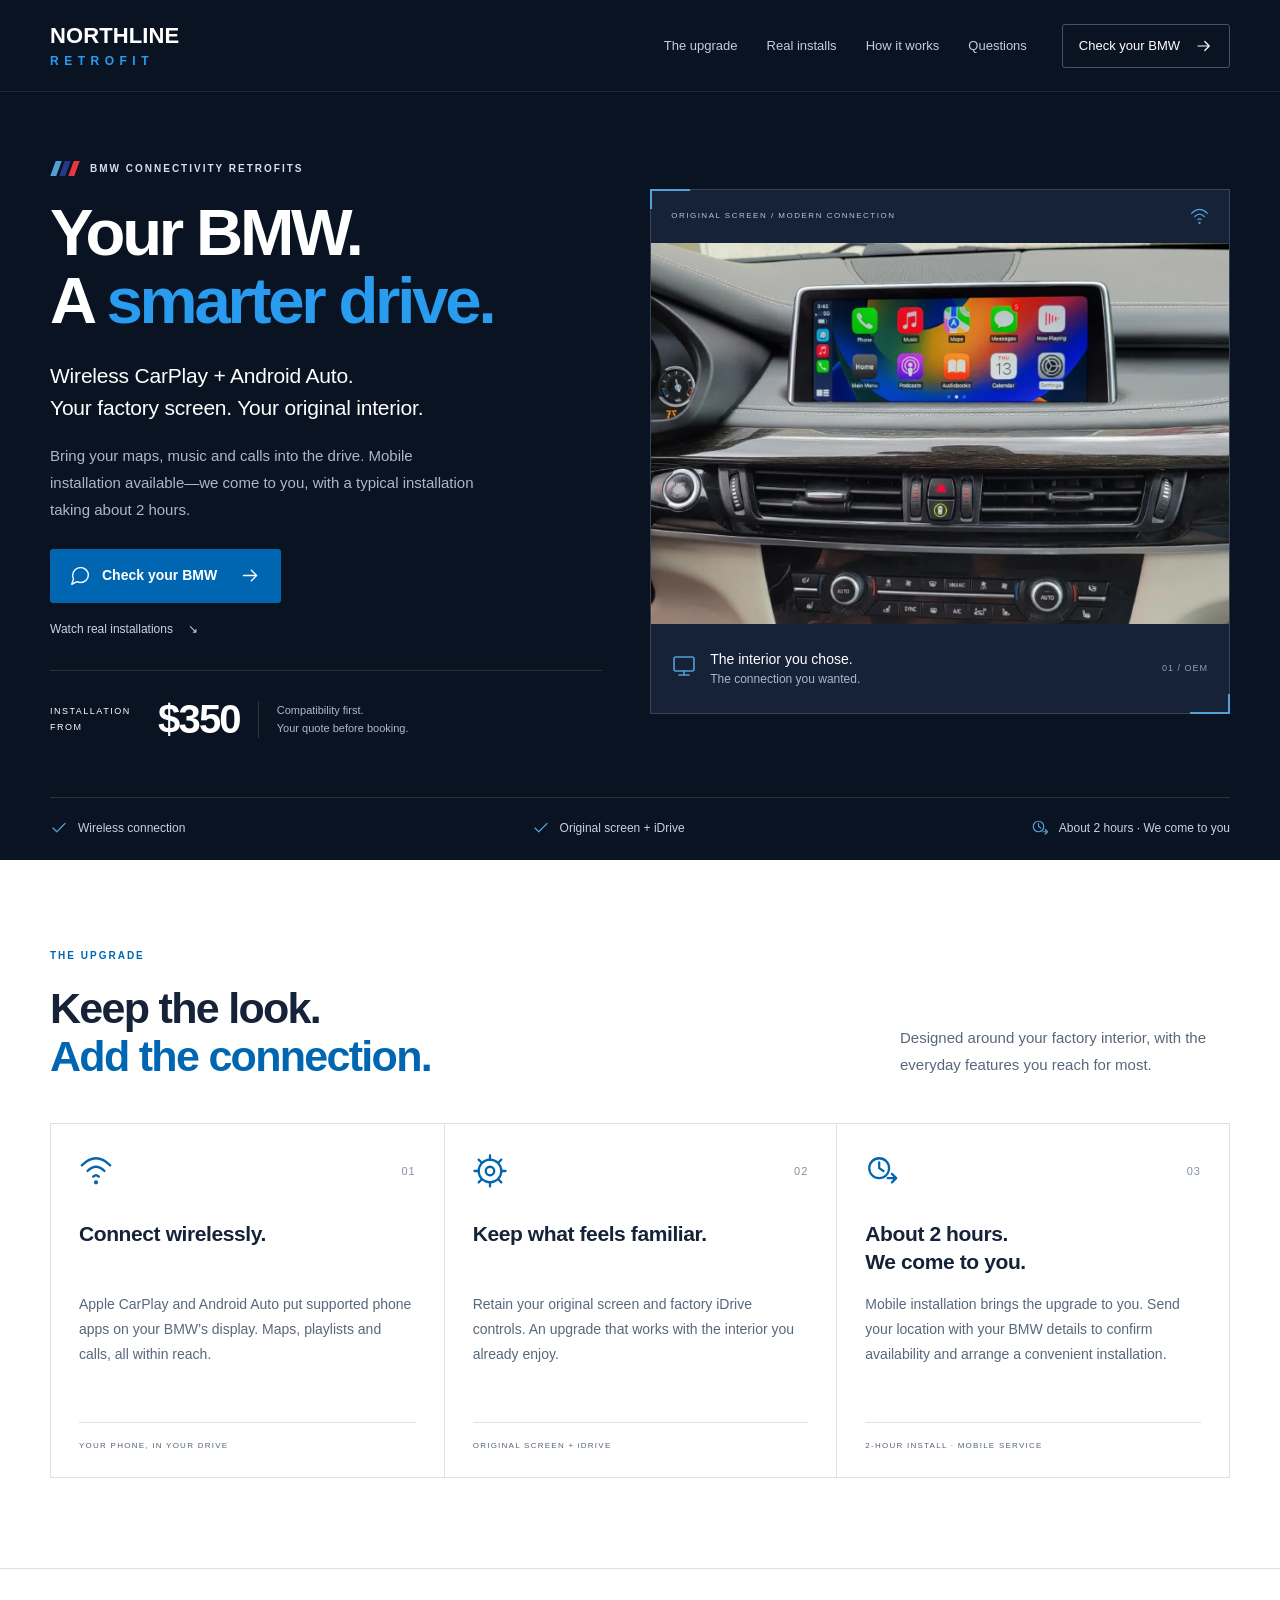
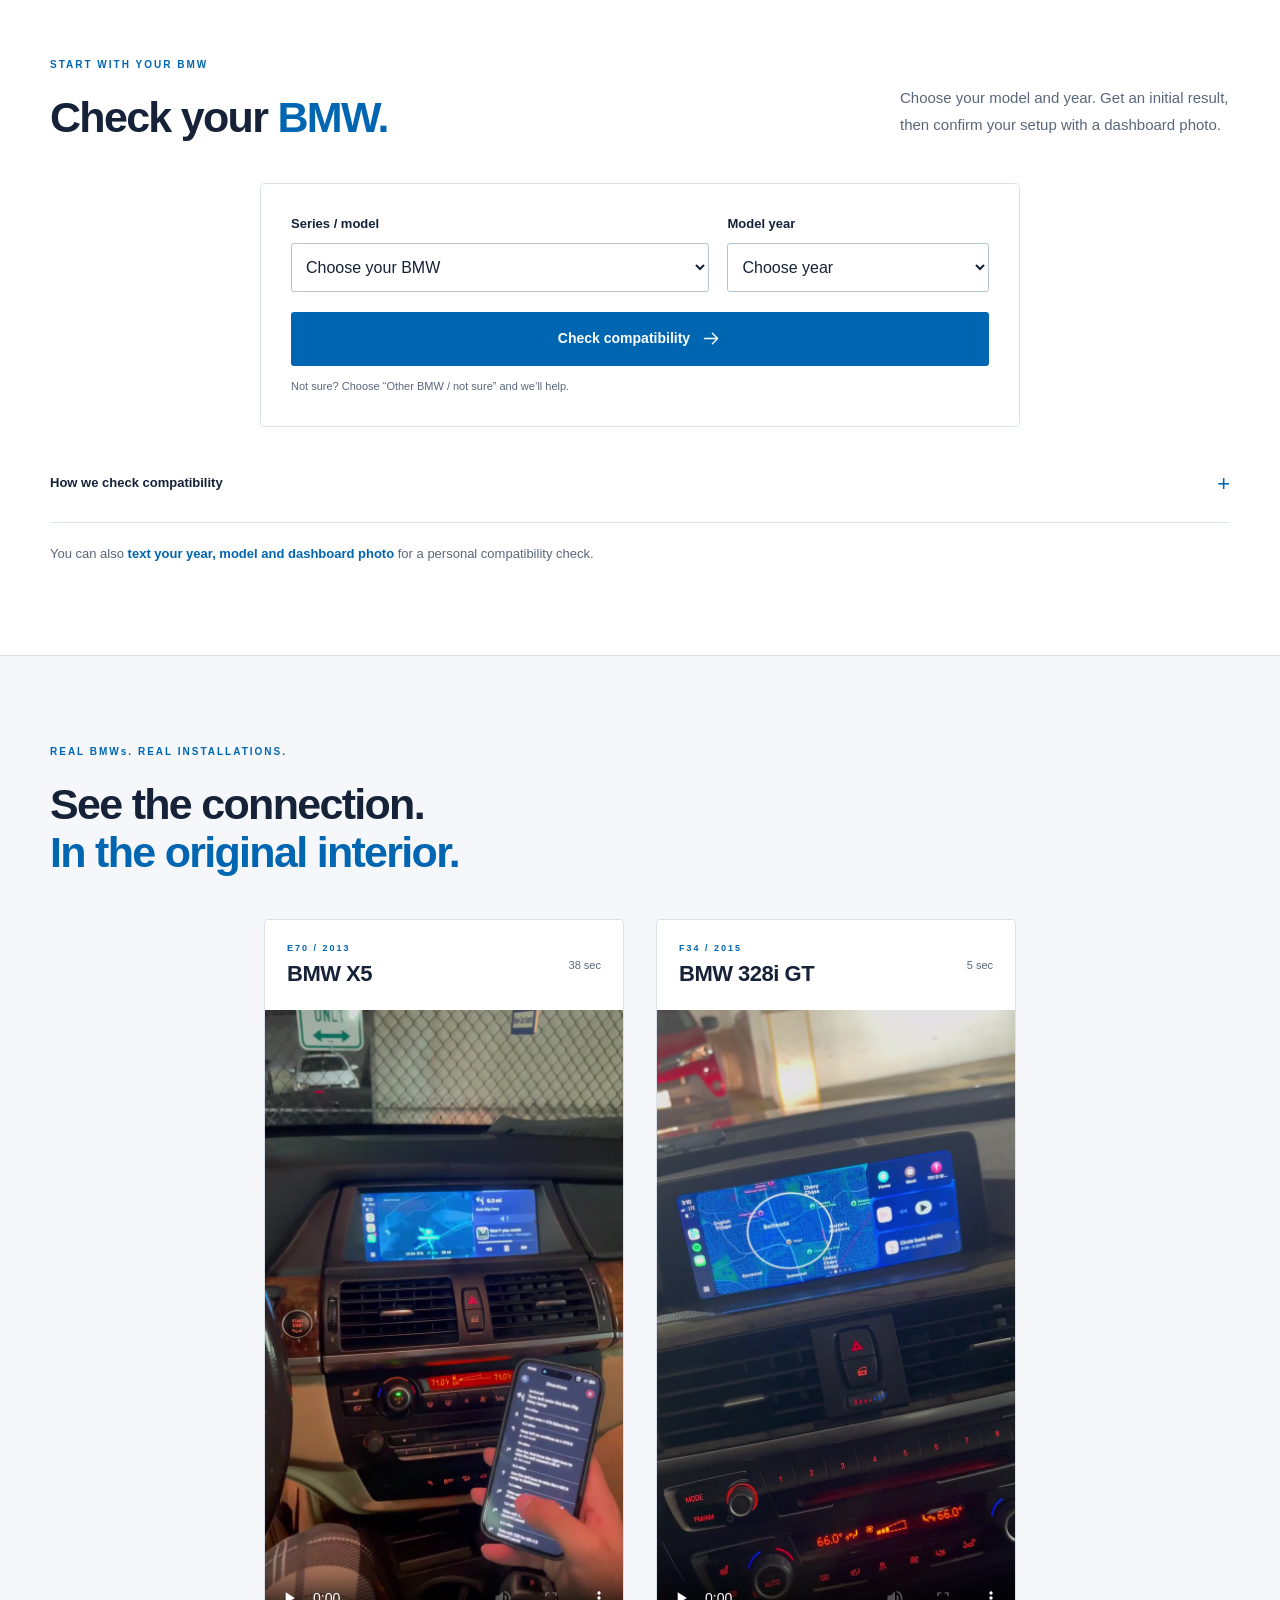
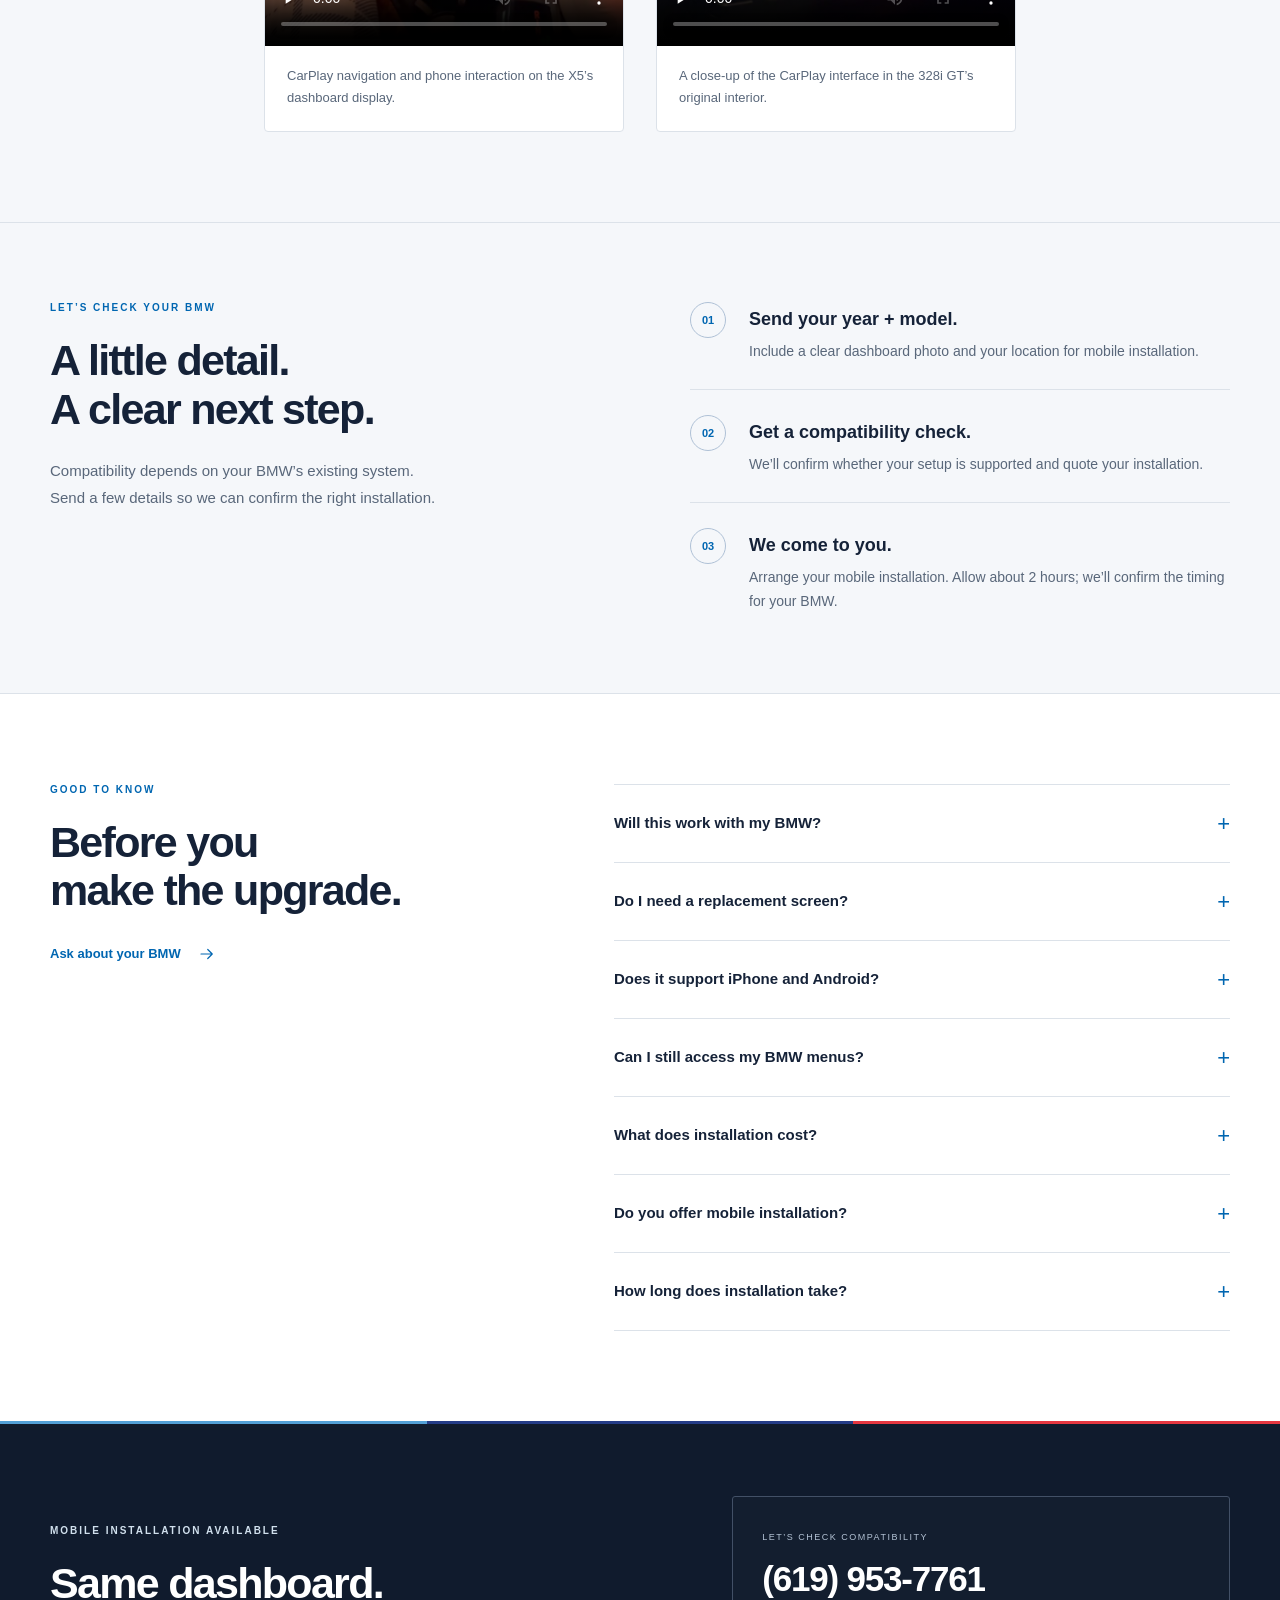
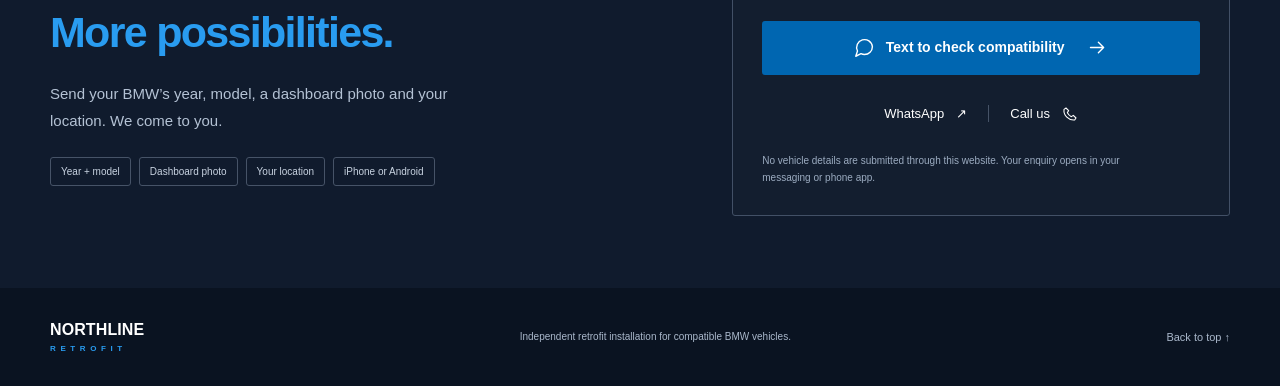
==== commit 8b7a187b: "Remove research date, general source links and model hint" ====
--- a/index.html
+++ b/index.html
@@ -75,7 +75,7 @@
         <div id="compatibility-app" hidden>
           <form id="compatibility-form" class="compatibility-grid">
             <div class="compatibility-fields">
-              <div class="compatibility-field"><label for="bmw-model">Series / model</label><select id="bmw-model" name="model" required aria-describedby="model-help"><option value="">Choose your BMW</option></select><small id="model-help">328i → 3 Series. For a GT, choose Gran Turismo. M Sport? Use the regular Series / X model.</small></div>
+              <div class="compatibility-field"><label for="bmw-model">Series / model</label><select id="bmw-model" name="model" required><option value="">Choose your BMW</option></select></div>
               <div class="compatibility-field"><label for="bmw-year">Model year</label><select id="bmw-year" name="year" required><option value="">Choose year</option></select></div>
               <button class="button button-primary full" id="compatibility-check" type="submit">Check compatibility <svg class="icon"><use href="#i-arrow"/></svg></button>
               <p class="compatibility-start-note full">Not sure? Choose “Other BMW / not sure” and we’ll help.</p>
@@ -89,7 +89,7 @@
               <p class="compatibility-privacy">Not a booking or confirmed fit. Nothing is sent from this page.</p>
             </section>
           </form>
-          <details class="compatibility-research"><summary>How we check compatibility <span aria-hidden="true">+</span></summary><p>“Compatible*” means retrofit options are documented for the model range, not that your individual car has been approved. “Needs a manual check” means we need more information—not that an upgrade is impossible.</p><p>This guide is not verified for one particular MMI box. Build month, market, screen, audio connections and previous modifications can change the answer. We confirm your factory system and the right kit before quoting. Research checked September 7, 2026.</p><p id="compatibility-platforms" hidden></p><div id="compatibility-source-links"><a href="https://www.bimmer-tech.net/blog/item/49-how-to-retrofit-carplay" target="_blank" rel="noopener noreferrer">BimmerTech: MMI requirements ↗</a><a href="https://www.mr12volt.com/collections/bmw" target="_blank" rel="noopener noreferrer">Mr12Volt: system-specific interfaces ↗</a></div><div id="compatibility-matched-sources"></div></details>
+          <details class="compatibility-research"><summary>How we check compatibility <span aria-hidden="true">+</span></summary><p>“Compatible*” means retrofit options are documented for the model range, not that your individual car has been approved. “Needs a manual check” means we need more information—not that an upgrade is impossible.</p><p>This guide is not verified for one particular MMI box. Build month, market, screen, audio connections and previous modifications can change the answer. We confirm your factory system and the right kit before quoting.</p><p id="compatibility-platforms" hidden></p><div id="compatibility-matched-sources"></div></details>
         </div>
         <p id="compatibility-fallback">You can also <a class="inline-link" data-primary-contact href="sms:+16199537761">text your year, model and dashboard photo</a> for a personal compatibility check.</p>
       </div>
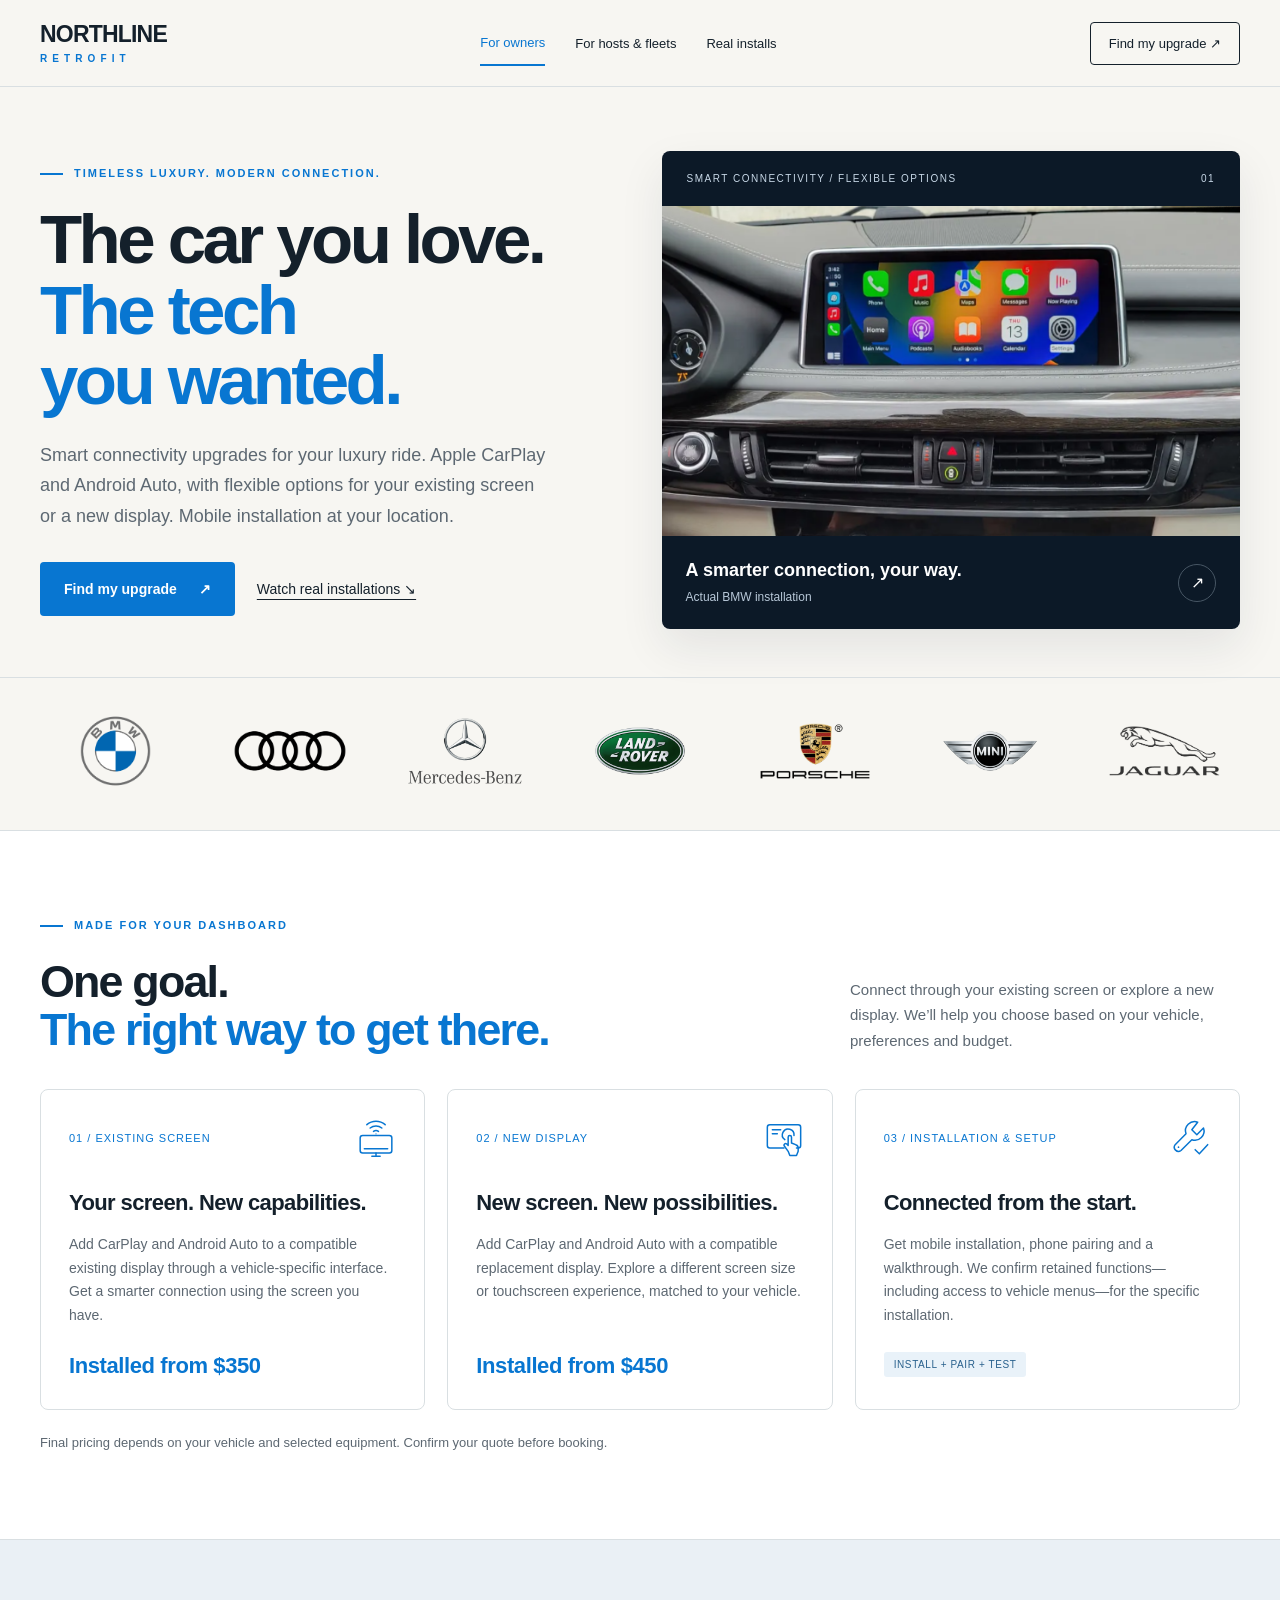
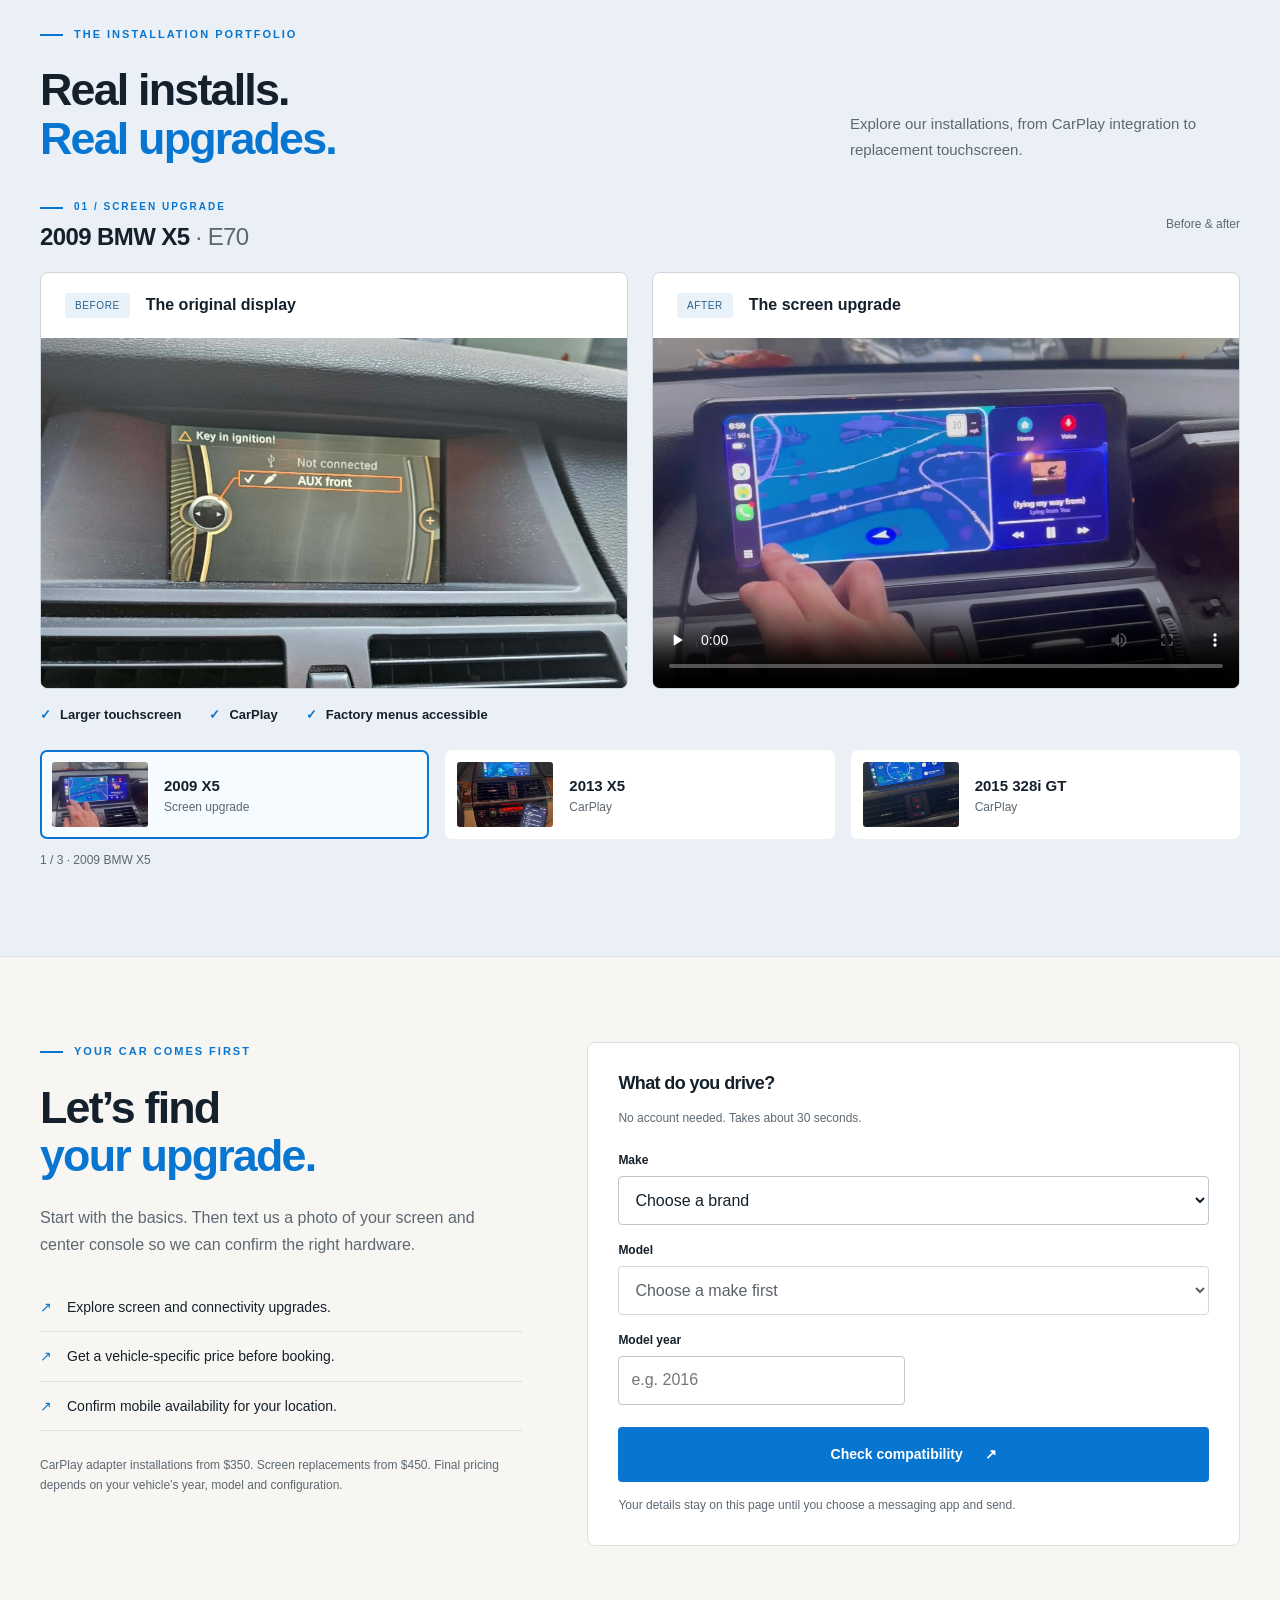
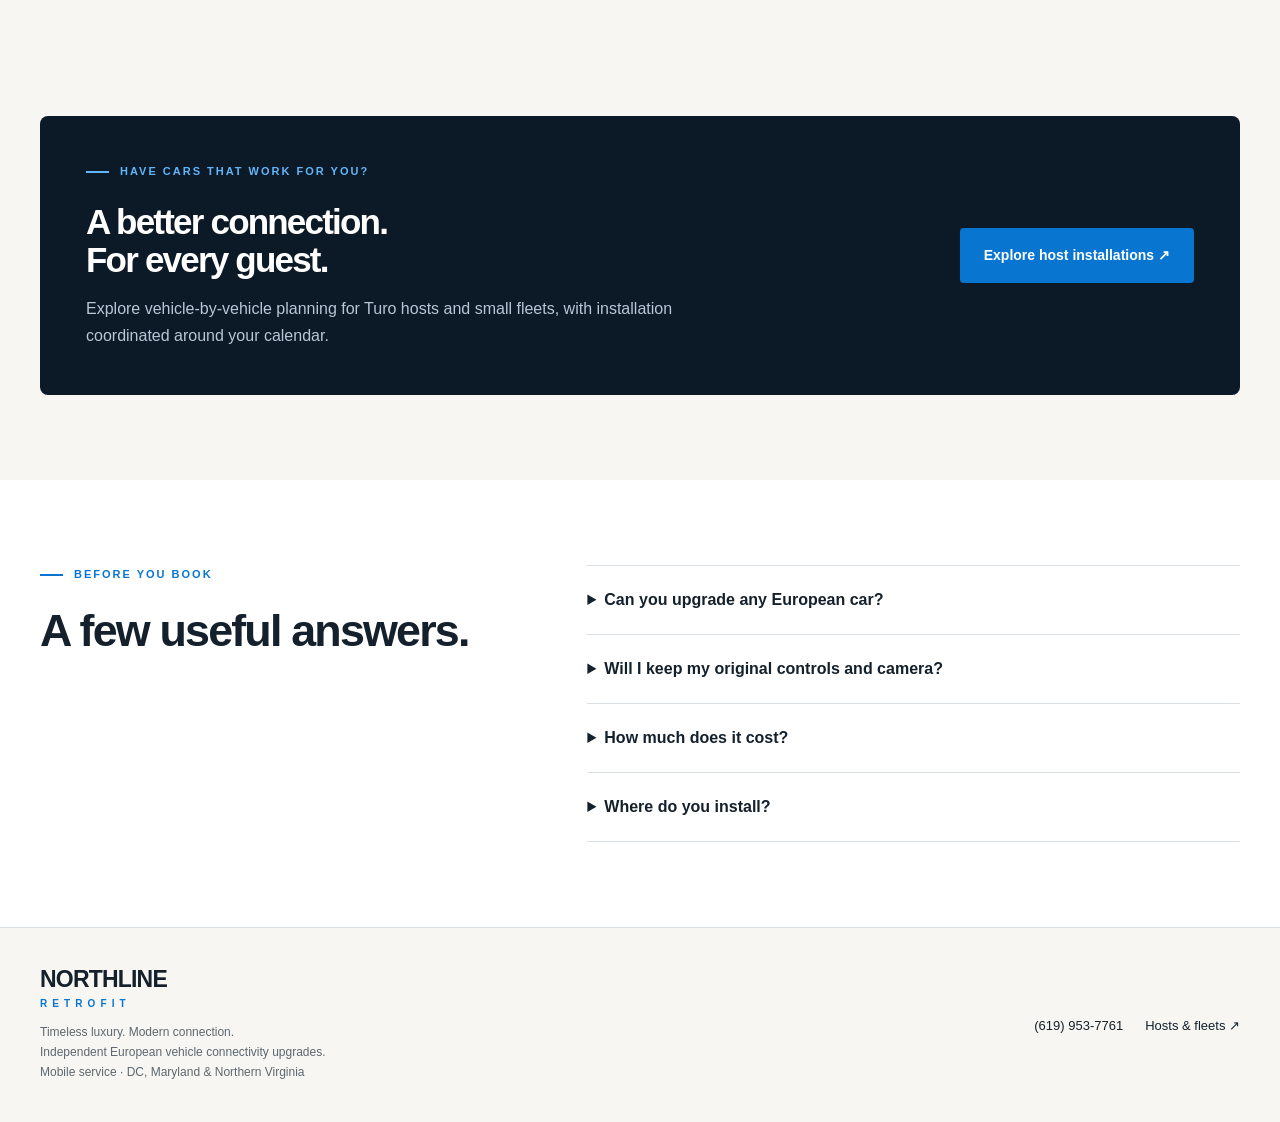
==== commit 78ec06b9: "Launch European retrofit site with fleet offering and installation gallery" ====
--- a/index.html
+++ b/index.html
@@ -1,153 +1,42 @@
 <!doctype html>
-<html lang="en">
-<head>
-  <meta charset="utf-8">
-  <meta name="viewport" content="width=device-width, initial-scale=1, viewport-fit=cover">
-  <meta name="theme-color" content="#101b2d">
-  <title>Wireless CarPlay for your BMW | Northline Retrofit</title>
-  <meta name="description" content="Mobile wireless CarPlay and Android Auto installation for compatible BMW vehicles. We come to you. Keep your factory screen and iDrive controls. Around 2 hours, from $350.">
-  <meta property="og:title" content="Your BMW. A smarter drive. | Northline Retrofit">
-  <meta property="og:description" content="Wireless CarPlay + Android Auto with your original screen and iDrive controls. Mobile installation: we come to you. Around 2 hours, from $350.">
-  <meta property="og:type" content="website">
-  <meta property="og:image" content="https://northlineretrofit.github.io/assets/dashboard-original.png">
-  <link rel="icon" href="assets/favicon.svg" type="image/svg+xml">
-  <link rel="stylesheet" href="styles.css">
-  <script src="site-config.js" defer></script>
-  <script src="compatibility-data.js" defer></script>
-  <script src="compatibility.js" defer></script>
-  <script src="site.js" defer></script>
-</head>
+<html lang="en"><head><meta charset="utf-8"><meta name="viewport" content="width=device-width,initial-scale=1,viewport-fit=cover"><title>CarPlay Installation in the DC Metro | Northline Retrofit</title><meta name="description" content="Mobile Apple CarPlay and Android Auto installation across the DC metro area. Adapter installations from $350. Screen replacements from $450."><meta name="theme-color" content="#0c1927"><link rel="canonical" href="https://northlineretrofit.github.io/"><link rel="icon" href="assets/favicon.svg" type="image/svg+xml"><meta property="og:title" content="CarPlay Installation in the DC Metro | Northline Retrofit"><meta property="og:description" content="Mobile Apple CarPlay and Android Auto installation across the DC metro area. Adapter installations from $350. Screen replacements from $450."><meta property="og:type" content="website"><meta property="og:url" content="https://northlineretrofit.github.io/"><meta property="og:image" content="https://northlineretrofit.github.io/assets/dashboard-original.png"><link rel="stylesheet" href="styles.css?v=eu1"><script src="vehicle-catalog.js?v=eu1" defer></script><script src="app.js?v=eu1" defer></script></head>
 <body>
-  <a class="skip-link" href="#main">Skip to content</a>
-  <svg class="icon-library" xmlns="http://www.w3.org/2000/svg" aria-hidden="true"><defs>
-    <symbol id="i-arrow" viewBox="0 0 24 24"><path d="M4 12h15m-6-6 6 6-6 6"/></symbol>
-    <symbol id="i-message" viewBox="0 0 24 24"><path d="M21 11a9 9 0 0 1-9 9 10 10 0 0 1-4-1l-6 3 2-6a9 9 0 1 1 17-5Z"/></symbol>
-    <symbol id="i-wifi" viewBox="0 0 24 24"><path d="M2 8q10-10 20 0M6 12q6-6 12 0M10 16q2-2 4 0"/><circle cx="12" cy="20" r=".7"/></symbol>
-    <symbol id="i-screen" viewBox="0 0 24 24"><rect x="2" y="3" width="20" height="14" rx="2"/><path d="M12 17v4M7 21h10"/></symbol>
-    <symbol id="i-dial" viewBox="0 0 24 24"><circle cx="12" cy="12" r="8"/><circle cx="12" cy="12" r="3"/><path d="M12 1v3M12 20v3M1 12h3M20 12h3M4 4l2 2M18 18l2 2M4 20l2-2M18 6l2-2"/></symbol>
-    <symbol id="i-phone" viewBox="0 0 24 24"><path d="m6 3 4 4-2 3a15 15 0 0 0 6 6l3-2 4 4-2 3C10 22 2 14 3 5Z"/></symbol>
-    <symbol id="i-check" viewBox="0 0 24 24"><path d="m4 12 5 5L20 6"/></symbol>
-    <symbol id="i-mobile-install" viewBox="0 0 24 24"><circle cx="10" cy="10" r="7"/><path d="M10 6v4l3 2M16 17h6m-3-3 3 3-3 3"/></symbol>
-  </defs></svg>
 
-  <header class="site-header">
-    <div class="container header-inner">
-      <a class="wordmark" href="#" aria-label="Northline Retrofit home"><span>NORTHLINE</span><span>RETROFIT</span></a>
-      <nav aria-label="Main navigation"><a href="#upgrade">The upgrade</a><a href="#demos">Real installs</a><a href="#how-it-works">How it works</a><a href="#questions">Questions</a></nav>
-      <a class="header-contact" href="#compatibility">Check your BMW <svg class="icon"><use href="#i-arrow"/></svg></a>
-    </div>
-  </header>
+<a class="skip" href="#main">Skip to content</a>
+<header class="header"><div class="wrap"><a class="wordmark" href="/" aria-label="Northline Retrofit home">NORTHLINE<small>RETROFIT</small></a><nav class="nav" aria-label="Main navigation"><a href="/" aria-current="page">For owners</a><a href="hosts.html">For hosts & fleets</a><a href="#installs" class="desktop">Real installs</a></nav><a href="#vehicle" class="nav-cta">Find my upgrade ↗</a></div></header>
+<main id="main">
+<section class="hero"><div class="wrap hero-grid"><div><span class="eyebrow">Timeless luxury. Modern connection.</span><h1>The car you love.<br><em>The tech<br>you wanted.</em></h1><p class="lede">Smart connectivity upgrades for your luxury ride. Apple CarPlay and Android Auto, with flexible options for your existing screen or a new display. Mobile installation at your location.</p><div class="actions"><a href="#vehicle" class="btn">Find my upgrade <span aria-hidden="true">↗</span></a><a href="#installs" class="text-link">Watch real installations ↘</a></div></div><figure class="photo-panel"><div class="photo-header"><span>SMART CONNECTIVITY / FLEXIBLE OPTIONS</span><span>01</span></div><img src="assets/dashboard-lossless.webp" alt="BMW dashboard displaying Apple CarPlay in the original supplied photograph" width="1348" height="889" fetchpriority="high"><figcaption><div><strong>A smarter connection, your way.</strong><span>Actual BMW installation</span></div><a href="#installs" class="round-arrow" aria-label="See real BMW installations">↗</a></figcaption></figure></div></section>
+<section class="brands" aria-label="European brands"><div class="wrap"><div class="brand-list brand-logos" role="list" aria-label="Vehicle brands"><div class="brand-logo brand-logo--bmw" role="listitem"><img src="assets/brand-logos/bmw.png" alt="BMW" decoding="async"></div><div class="brand-logo brand-logo--audi" role="listitem"><img src="assets/brand-logos/audi.png" alt="Audi" decoding="async"></div><div class="brand-logo brand-logo--mercedes-benz" role="listitem"><img src="assets/brand-logos/mercedes-benz.png" alt="Mercedes-Benz" decoding="async"></div><div class="brand-logo brand-logo--land-rover" role="listitem"><img src="assets/brand-logos/land-rover.png" alt="Land Rover" decoding="async"></div><div class="brand-logo brand-logo--porsche" role="listitem"><img src="assets/brand-logos/porsche.png" alt="Porsche" decoding="async"></div><div class="brand-logo brand-logo--mini" role="listitem"><img src="assets/brand-logos/mini.png" alt="MINI" decoding="async"></div><div class="brand-logo brand-logo--jaguar" role="listitem"><img src="assets/brand-logos/jaguar.png" alt="Jaguar" decoding="async"></div></div></div></section>
+<section class="section white" id="upgrades"><span id="upgrade" class="anchor-alias" aria-hidden="true"></span><span id="how-it-works" class="anchor-alias" aria-hidden="true"></span><div class="wrap"><div class="section-head"><div><span class="eyebrow">Made for your dashboard</span><h2>One goal.<br><em>The right way to get there.</em></h2></div><p>Connect through your existing screen or explore a new display. We’ll help you choose based on your vehicle, preferences and budget.</p></div><div class="grid-3"><article class="service-card"><div class="card-number"><span>01 / EXISTING SCREEN</span><svg class="service-icon" data-icon="wireless-display" xmlns="http://www.w3.org/2000/svg" viewBox="0 0 48 48" fill="none" stroke="currentColor" stroke-width="1.8" stroke-linecap="round" stroke-linejoin="round" aria-hidden="true" focusable="false"><g id="wireless-display-screen"><rect x="5" y="21" width="38" height="21" rx="3"/><path d="M10 37h28M19 46h10M24 42v4"/></g><g id="wireless-display-signal"><path d="M13 8a17 17 0 0 1 22 0M17 12a11 11 0 0 1 14 0M21 16a5 5 0 0 1 6 0"/><circle cx="24" cy="19" r=".7" fill="currentColor" stroke="none"/></g></svg></div><h3>Your screen. New capabilities.</h3><p>Add CarPlay and Android Auto to a compatible existing display through a vehicle-specific interface. Get a smarter connection using the screen you have.</p><span class="service-price">Installed from $350</span></article><article class="service-card"><div class="card-number"><span>02 / NEW DISPLAY</span><svg class="service-icon" data-icon="touchscreen" xmlns="http://www.w3.org/2000/svg" viewBox="0 0 48 48" fill="none" stroke="currentColor" stroke-width="1.8" stroke-linecap="round" stroke-linejoin="round" aria-hidden="true" focusable="false"><g id="touchscreen-display"><path d="M24 36H7a3 3 0 0 1-3-3V11a3 3 0 0 1 3-3h34a3 3 0 0 1 3 3v22a3 3 0 0 1-3 3h-2M10 14h10M10 19h6"/></g><g id="touchscreen-touch"><path d="M25 26a7 7 0 1 1 11-5"/><path d="M29 40l-5-7a2 2 0 0 1 3-2l2 2V23a2 2 0 0 1 4 0v7l5 2a4 4 0 0 1 3 4v4l-2 5H31z"/></g></svg></div><h3>New screen. New possibilities.</h3><p>Add CarPlay and Android Auto with a compatible replacement display. Explore a different screen size or touchscreen experience, matched to your vehicle.</p><span class="service-price">Installed from $450</span></article><article class="service-card"><div class="card-number"><span>03 / INSTALLATION & SETUP</span><svg class="service-icon" data-icon="installation-check" xmlns="http://www.w3.org/2000/svg" viewBox="0 0 48 48" fill="none" stroke="currentColor" stroke-width="1.8" stroke-linecap="round" stroke-linejoin="round" aria-hidden="true" focusable="false"><g id="installation-wrench"><path d="M32 5a11 11 0 0 0-14 14L5 32a5 5 0 0 0 7 7l13-13A11 11 0 0 0 39 12l-8 8-6-6z"/><circle cx="9" cy="35" r="1" fill="currentColor" stroke="none"/></g><g id="installation-confirmation"><path d="m29 38 5 5 10-11"/></g></svg></div><h3>Connected from the start.</h3><p>Get mobile installation, phone pairing and a walkthrough. We confirm retained functions—including access to vehicle menus—for the specific installation.</p><span class="tag">INSTALL + PAIR + TEST</span></article></div><p class="pricing-note">Final pricing depends on your vehicle and selected equipment. Confirm your quote before booking.</p></div></section>
+<section class="section installation-gallery" id="installs" data-installation-gallery><span id="demos" class="anchor-alias" aria-hidden="true"></span>
+<div class="wrap">
+<div class="section-head"><div><span class="eyebrow">The installation portfolio</span><h2>Real installs.<br><em>Real upgrades.</em></h2></div><p>Explore our installations, from CarPlay integration to replacement touchscreen.</p></div>
+<div class="installation-track" aria-label="Installation examples">
+<article class="installation-panel" id="screen-upgrade" aria-labelledby="install-title-0">
+<header class="installation-heading"><div><span class="eyebrow">01 / Screen upgrade</span><h3 id="install-title-0">2009 BMW X5 <span>· E70</span></h3></div><span class="small">Before &amp; after</span></header>
+<div class="comparison" data-comparison><div class="comparison-tabs" role="group" aria-label="Choose before photo or after video"><button type="button" data-compare="0" aria-pressed="false" aria-controls="swap-before">Before photo</button><button type="button" data-compare="1" aria-pressed="true" aria-controls="swap-after">After video · 13 sec</button></div><div class="comparison-grid"><figure class="comparison-pane" id="swap-before"><header><span class="tag">BEFORE</span><strong>The original display</strong></header><div class="comparison-media"><img src="assets/bmw-x5-e70-2009-before.jpeg" width="1368" height="1824" loading="lazy" alt="2009 BMW X5 E70 before installation, with the smaller original screen showing AUX front"></div></figure><figure class="comparison-pane" id="swap-after"><header><span class="tag">AFTER</span><strong>The screen upgrade</strong></header><div class="comparison-media"><video controls playsinline preload="none" poster="assets/bmw-x5-e70-2009-after.jpg" width="720" height="1280" aria-label="2009 BMW X5 E70 after screen replacement, showing the touchscreen and CarPlay"><source src="assets/bmw-x5-e70-2009-screen-upgrade.mp4" type="video/mp4"></video></div></figure></div></div>
+<div class="case-features"><span>Larger touchscreen</span><span>CarPlay</span><span>Factory menus accessible</span></div>
+</article>
+<article class="installation-panel" id="install-x5-2013" aria-labelledby="install-title-1">
+<header class="installation-heading"><div><span class="eyebrow">02 / CarPlay installation</span><h3 id="install-title-1">2013 BMW X5 <span>· E70</span></h3></div><span class="small">Watch the demo</span></header>
+<div class="installation-media"><video controls playsinline preload="none" poster="assets/bmw-x5-e70-2013.jpg" aria-label="2013 BMW X5 E70 CarPlay installation video"><source src="assets/bmw-x5-e70-2013.mp4" type="video/mp4"></video></div>
+</article>
+<article class="installation-panel" id="install-328i-2015" aria-labelledby="install-title-2">
+<header class="installation-heading"><div><span class="eyebrow">03 / CarPlay installation</span><h3 id="install-title-2">2015 BMW 328i GT <span>· F34</span></h3></div><span class="small">Watch the demo</span></header>
+<div class="installation-media"><video controls playsinline preload="none" poster="assets/bmw-328i-gt-f34-2015.jpg" aria-label="2015 BMW 328i GT F34 CarPlay installation video"><source src="assets/bmw-328i-gt-f34-2015.mp4" type="video/mp4"></video></div>
+</article>
+</div>
+<div class="installation-nav" role="group" aria-label="Choose an installation">
+<button type="button" data-installation="0" aria-pressed="true" aria-controls="screen-upgrade"><img src="assets/bmw-x5-e70-2009-after.jpg" alt="" width="1080" height="1920" loading="lazy"><span><strong>2009 X5</strong><small>Screen upgrade</small></span></button>
+<button type="button" data-installation="1" aria-pressed="false" aria-controls="install-x5-2013"><img src="assets/bmw-x5-e70-2013.jpg" alt="" loading="lazy"><span><strong>2013 X5</strong><small>CarPlay</small></span></button>
+<button type="button" data-installation="2" aria-pressed="false" aria-controls="install-328i-2015"><img src="assets/bmw-328i-gt-f34-2015.jpg" alt="" loading="lazy"><span><strong>2015 328i GT</strong><small>CarPlay</small></span></button>
+</div>
+<p class="installation-status small" aria-live="polite" aria-atomic="true"><span data-installation-status>1 / 3 · 2009 BMW X5</span><span class="swipe-hint">Swipe to explore ↔</span></p>
+<noscript><p class="small">Scroll through the installations below. Use the video controls to play each demo.</p></noscript>
+</div></section>
+<section class="section" id="vehicle"><span id="compatibility" class="anchor-alias" aria-hidden="true"></span><span id="contact" class="anchor-alias" aria-hidden="true"></span><div class="wrap split"><div><span class="eyebrow">Your car comes first</span><h2>Let’s find<br><em>your upgrade.</em></h2><p class="lede">Start with the basics. Then text us a photo of your screen and center console so we can confirm the right hardware.</p><ul class="list"><li>Explore screen and connectivity upgrades.</li><li>Get a vehicle-specific price before booking.</li><li>Confirm mobile availability for your location.</li></ul><p class="small">CarPlay adapter installations from $350. Screen replacements from $450. Final pricing depends on your vehicle’s year, model and configuration.</p></div><div class="form-panel"><form id="owner-form"><h3 class="form-title">What do you drive?</h3><p class="small">No account needed. Takes about 30 seconds.</p><div class="fields"><div class="field full"><label for="owner-make">Make</label><select id="owner-make" name="make" data-makes required><option value="">Choose a brand</option></select></div><div class="field full"><label for="owner-model">Model</label><select id="owner-model" name="model" required disabled><option value="">Choose a make first</option></select></div><div class="field"><label for="owner-year">Model year</label><input id="owner-year" name="year" type="number" min="1980" max="2027" inputmode="numeric" placeholder="e.g. 2016" required></div><div class="field full" data-vehicle-details hidden><label for="owner-vehicle-details">Vehicle details (optional)</label><input id="owner-vehicle-details" name="vehicleDetails" maxlength="100" placeholder="Tell us the make or model, if known" disabled></div></div><button type="submit" class="btn">Check compatibility <span aria-hidden="true">↗</span></button><p class="small">Your details stay on this page until you choose a messaging app and send.</p></form><section id="owner-result" class="result compatibility-result" hidden aria-labelledby="owner-result-title"><span class="eyebrow">Compatibility result</span><h3 id="owner-result-title" tabindex="-1" aria-describedby="owner-verdict owner-verdict-note"></h3><p id="owner-verdict" class="compatibility-verdict"></p><p id="owner-verdict-note"></p><div class="actions"><a data-sms class="btn">Confirm via text ↗</a><a data-whatsapp class="btn secondary">Confirm via WhatsApp ↗</a></div><button type="button" class="edit" data-edit-owner>Change vehicle</button></section><noscript><p>Text your make, model, year and a dashboard photo to <a href="sms:+16199537761">(619) 953-7761</a>.</p></noscript></div></div></section>
 
-  <main id="main">
-    <section class="hero" aria-labelledby="hero-title">
-      <div class="container hero-grid">
-        <div class="hero-copy">
-          <p class="eyebrow light"><span class="motorsport-bars" aria-hidden="true"><i></i><i></i><i></i></span> BMW CONNECTIVITY RETROFITS</p>
-          <h1 id="hero-title">Your BMW.<br>A <span>smarter drive.</span></h1>
-          <p class="hero-intro">Wireless CarPlay + Android Auto.<br>Your factory screen. Your original interior.</p>
-          <p class="hero-description">Bring your maps, music and calls into the drive. Mobile installation available—we come to you, with a typical installation taking about 2 hours.</p>
-          <div class="hero-actions"><a class="button button-primary" href="#compatibility"><svg class="icon"><use href="#i-message"/></svg><span>Check your BMW</span><svg class="icon arrow"><use href="#i-arrow"/></svg></a><a class="quiet-link" href="#demos">Watch real installations <span aria-hidden="true">↘</span></a></div>
-          <div class="hero-price"><span>INSTALLATION FROM</span><strong>$<span data-price>350</span></strong><span class="price-detail">Compatibility first.<br>Your quote before booking.</span></div>
-        </div>
-        <figure class="hero-visual">
-          <div class="photo-masthead"><span>ORIGINAL SCREEN / MODERN CONNECTION</span><svg class="icon"><use href="#i-wifi"/></svg></div>
-          <div class="photo-frame"><picture><source srcset="assets/dashboard-lossless.webp" type="image/webp"><img src="assets/dashboard-original.png" width="1348" height="889" alt="Real BMW dashboard showing Apple CarPlay on the original display, above the original vents and climate controls" fetchpriority="high" decoding="async"></picture></div>
-          <figcaption><span class="photo-caption-icon"><svg class="icon"><use href="#i-screen"/></svg></span><div><strong>The interior you chose.</strong><span>The connection you wanted.</span></div><span class="photo-index" aria-hidden="true">01 / OEM</span></figcaption>
-        </figure>
-      </div>
-      <div class="container assurance-row"><span><svg class="icon"><use href="#i-check"/></svg>Wireless connection</span><span><svg class="icon"><use href="#i-check"/></svg>Original screen + iDrive</span><span><svg class="icon"><use href="#i-mobile-install"/></svg>About 2 hours · We come to you</span></div>
-    </section>
-
-    <section class="section upgrade" id="upgrade" aria-labelledby="upgrade-title">
-      <div class="container">
-        <div class="section-heading"><div><p class="eyebrow">THE UPGRADE</p><h2 id="upgrade-title">Keep the look.<br><span>Add the connection.</span></h2></div><p>Designed around your factory interior, with the everyday features you reach for most.</p></div>
-        <div class="feature-grid">
-          <article class="feature"><div class="feature-top"><svg class="icon"><use href="#i-wifi"/></svg><span>01</span></div><h3>Connect wirelessly.</h3><p>Apple CarPlay and Android Auto put supported phone apps on your BMW’s display. Maps, playlists and calls, all within reach.</p><div class="feature-label">YOUR PHONE, IN YOUR DRIVE</div></article>
-          <article class="feature"><div class="feature-top"><svg class="icon"><use href="#i-dial"/></svg><span>02</span></div><h3>Keep what feels familiar.</h3><p>Retain your original screen and factory iDrive controls. An upgrade that works with the interior you already enjoy.</p><div class="feature-label">ORIGINAL SCREEN + iDRIVE</div></article>
-          <article class="feature"><div class="feature-top"><svg class="icon"><use href="#i-mobile-install"/></svg><span>03</span></div><h3>About 2 hours.<br>We come to you.</h3><p>Mobile installation brings the upgrade to you. Send your location with your BMW details to confirm availability and arrange a convenient installation.</p><div class="feature-label">2-HOUR INSTALL · MOBILE SERVICE</div></article>
-        </div>
-      </div>
-    </section>
-
-    <section class="section compatibility-section" id="compatibility" aria-labelledby="compatibility-title">
-      <div class="container">
-        <div class="section-heading"><div><p class="eyebrow">START WITH YOUR BMW</p><h2 id="compatibility-title">Check your <span>BMW.</span></h2></div><p>Choose your model and year. Get an initial result, then confirm your setup with a dashboard photo.</p></div>
-        <div id="compatibility-app" hidden>
-          <form id="compatibility-form" class="compatibility-grid">
-            <div class="compatibility-fields">
-              <div class="compatibility-field"><label for="bmw-model">Series / model</label><select id="bmw-model" name="model" required><option value="">Choose your BMW</option></select></div>
-              <div class="compatibility-field"><label for="bmw-year">Model year</label><select id="bmw-year" name="year" required><option value="">Choose year</option></select></div>
-              <button class="button button-primary full" id="compatibility-check" type="submit">Check compatibility <svg class="icon"><use href="#i-arrow"/></svg></button>
-              <p class="compatibility-start-note full">Not sure? Choose “Other BMW / not sure” and we’ll help.</p>
-            </div>
-            <section class="compatibility-summary" aria-labelledby="compatibility-result-title" hidden>
-              <div class="compatibility-result-top"><p id="compatibility-vehicle"></p><button type="button" id="compatibility-edit">Change</button></div>
-              <div id="compatibility-result"><p class="compatibility-status">PHOTO CONFIRMATION RECOMMENDED</p><h3 id="compatibility-result-title" tabindex="-1" aria-describedby="compatibility-vehicle">Your next step</h3><p id="compatibility-result-detail"></p></div>
-              <a class="button button-primary" id="compatibility-send" data-primary-contact href="sms:+16199537761"><svg class="icon"><use href="#i-message"/></svg><span data-compatibility-label>Text to confirm my BMW</span><svg class="icon arrow"><use href="#i-arrow"/></svg></a>
-              <p class="compatibility-photo-note">Opens your messaging app with your model and year filled in. Attach a photo of your BMW’s original main menu, then send.</p>
-              <div class="compatibility-alternatives"><a id="compatibility-whatsapp" data-whatsapp href="https://wa.me/16199537761">Send via WhatsApp ↗</a><a data-call href="tel:+16199537761">Prefer to call?</a></div>
-              <p class="compatibility-privacy">Not a booking or confirmed fit. Nothing is sent from this page.</p>
-            </section>
-          </form>
-          <details class="compatibility-research"><summary>How we check compatibility <span aria-hidden="true">+</span></summary><p>“Compatible*” means retrofit options are documented for the model range, not that your individual car has been approved. “Needs a manual check” means we need more information—not that an upgrade is impossible.</p><p>This guide is not verified for one particular MMI box. Build month, market, screen, audio connections and previous modifications can change the answer. We confirm your factory system and the right kit before quoting.</p><p id="compatibility-platforms" hidden></p><div id="compatibility-matched-sources"></div></details>
-        </div>
-        <p id="compatibility-fallback">You can also <a class="inline-link" data-primary-contact href="sms:+16199537761">text your year, model and dashboard photo</a> for a personal compatibility check.</p>
-      </div>
-    </section>
-
-    <section class="section demo-section" id="demos" aria-labelledby="demo-title">
-      <div class="container">
-        <div class="section-heading"><div><p class="eyebrow">REAL BMWs. REAL INSTALLATIONS.</p><h2 id="demo-title">See the connection.<br><span>In the original interior.</span></h2></div></div>
-        <div class="demo-navigation" hidden>
-          <div class="demo-models" role="group" aria-label="Choose a vehicle demo">
-            <button type="button" data-demo-index="0" aria-controls="demo-track" aria-pressed="true">2013 X5 <span>E70</span></button>
-            <button type="button" data-demo-index="1" aria-controls="demo-track" aria-pressed="false">2015 328i GT <span>F34</span></button>
-          </div>
-          <p class="demo-swipe-hint"><span>Swipe to explore · Tap play to watch</span><span data-demo-status aria-live="polite" aria-atomic="true">1 / 2</span></p>
-        </div>
-        <div class="demo-grid" id="demo-track" role="group" aria-label="BMW video demonstrations">
-          <article class="demo-card" aria-labelledby="e70-title">
-            <div class="demo-card-heading"><div><p class="eyebrow">E70 / 2013</p><h3 id="e70-title">BMW X5</h3></div><span class="demo-duration">38 sec</span></div>
-            <video class="demo-video" controls playsinline preload="none" poster="assets/posters/bmw-x5-e70-2013.jpg" width="720" height="1280" aria-label="2013 BMW X5 E70 CarPlay demonstration" aria-describedby="e70-description"><source src="assets/videos/bmw-x5-e70-2013.mp4" type="video/mp4"><a href="assets/videos/bmw-x5-e70-2013.mp4">Watch the 2013 BMW X5 demo</a></video>
-            <p class="demo-description" id="e70-description">CarPlay navigation and phone interaction on the X5’s dashboard display.</p>
-          </article>
-          <article class="demo-card" aria-labelledby="f34-title">
-            <div class="demo-card-heading"><div><p class="eyebrow">F34 / 2015</p><h3 id="f34-title">BMW 328i GT</h3></div><span class="demo-duration">5 sec</span></div>
-            <video class="demo-video" controls playsinline preload="none" poster="assets/posters/bmw-328i-gt-f34-2015.jpg" width="720" height="1280" aria-label="2015 BMW 328i GT F34 CarPlay demonstration" aria-describedby="f34-description"><source src="assets/videos/bmw-328i-gt-f34-2015.mp4" type="video/mp4"><a href="assets/videos/bmw-328i-gt-f34-2015.mp4">Watch the 2015 BMW 328i GT demo</a></video>
-            <p class="demo-description" id="f34-description">A close-up of the CarPlay interface in the 328i GT’s original interior.</p>
-          </article>
-        </div>
-      </div>
-    </section>
-
-    <section class="process-section" id="how-it-works" aria-labelledby="process-title">
-      <div class="container process-grid"><div class="process-intro"><p class="eyebrow">LET’S CHECK YOUR BMW</p><h2 id="process-title">A little detail.<br>A clear next step.</h2><p>Compatibility depends on your BMW’s existing system. Send a few details so we can confirm the right installation.</p><p class="service-area" data-service-area hidden></p></div>
-        <ol class="steps"><li><span class="step-number">01</span><div><h3>Send your year + model.</h3><p>Include a clear dashboard photo and your location for mobile installation.</p></div></li><li><span class="step-number">02</span><div><h3>Get a compatibility check.</h3><p>We’ll confirm whether your setup is supported and quote your installation.</p></div></li><li><span class="step-number">03</span><div><h3>We come to you.</h3><p>Arrange your mobile installation. Allow about 2 hours; we’ll confirm the timing for your BMW.</p></div></li></ol>
-      </div>
-    </section>
-
-    <section class="section faq-section" id="questions" aria-labelledby="faq-title">
-      <div class="container faq-grid"><div><p class="eyebrow">GOOD TO KNOW</p><h2 id="faq-title">Before you<br>make the upgrade.</h2><a class="inline-link" href="#contact">Ask about your BMW <svg class="icon"><use href="#i-arrow"/></svg></a></div>
-        <div class="faq-list">
-          <details><summary>Will this work with my BMW?<span aria-hidden="true">+</span></summary><p>Installation is available for compatible BMW vehicles. The year, model and existing infotainment system matter, so send those details and a dashboard photo for confirmation.</p></details>
-          <details><summary>Do I need a replacement screen?<span aria-hidden="true">+</span></summary><p>This service is designed to retain your original BMW screen and iDrive controls. We’ll confirm compatibility with your current system before booking.</p></details>
-          <details><summary>Does it support iPhone and Android?<span aria-hidden="true">+</span></summary><p>The upgrade provides wireless Apple CarPlay and Android Auto for compatible phones and vehicles. Let us know which phone you use when you enquire.</p></details>
-          <details><summary>Can I still access my BMW menus?<span aria-hidden="true">+</span></summary><p>Yes, the retrofit retains access to your BMW menus. The way you switch between the systems depends on your setup and will be confirmed for your vehicle.</p></details>
-          <details><summary>What does installation cost?<span aria-hidden="true">+</span></summary><p>Installation starts from $<span data-price>350</span>. Your final quote depends on compatibility and the installation required. We’ll confirm the quote before booking.</p></details>
-          <details><summary>Do you offer mobile installation?<span aria-hidden="true">+</span></summary><p>Yes—mobile installation is available, so we come to you. Send your location with your BMW’s year, model and a dashboard photo to confirm availability.</p></details>
-          <details><summary>How long does installation take?<span aria-hidden="true">+</span></summary><p>A typical installation takes about 2 hours. We’ll confirm the timing for your vehicle when arranging the appointment.</p></details>
-        </div>
-      </div>
-    </section>
-
-    <section class="contact-section" id="contact" aria-labelledby="contact-title">
-      <div class="container contact-grid"><div><p class="eyebrow light">MOBILE INSTALLATION AVAILABLE</p><h2 id="contact-title">Same dashboard.<br><span>More possibilities.</span></h2><p>Send your BMW’s year, model, a dashboard photo and your location. We come to you.</p><div class="contact-checklist"><span>Year + model</span><span>Dashboard photo</span><span>Your location</span><span>iPhone or Android</span></div></div>
-        <div class="contact-panel"><span class="contact-kicker">LET’S CHECK COMPATIBILITY</span><a class="phone-number" data-call href="tel:+16199537761" data-phone>(619) 953-7761</a><a class="button button-primary" data-primary-contact href="sms:+16199537761"><svg class="icon"><use href="#i-message"/></svg><span data-primary-label>Text to check compatibility</span><svg class="icon arrow"><use href="#i-arrow"/></svg></a><div class="other-contact"><a data-whatsapp href="https://wa.me/16199537761">WhatsApp <span aria-hidden="true">↗</span></a><span aria-hidden="true"></span><a data-call href="tel:+16199537761">Call us <svg class="icon"><use href="#i-phone"/></svg></a></div><p>No vehicle details are submitted through this website. Your enquiry opens in your messaging or phone app.</p></div>
-      </div>
-    </section>
-  </main>
-
-  <footer class="site-footer"><div class="container footer-inner"><a class="wordmark" href="#" aria-label="Northline Retrofit home"><span>NORTHLINE</span><span>RETROFIT</span></a><p>Independent retrofit installation for compatible BMW vehicles.</p><a href="#main">Back to top ↑</a></div></footer>
-  <div class="mobile-contact"><a class="mobile-call" data-call href="tel:+16199537761" aria-label="Call Northline Retrofit"><svg class="icon"><use href="#i-phone"/></svg></a><a class="button button-primary" id="mobile-compatibility-action" href="#compatibility"><svg class="icon"><use href="#i-message"/></svg><span id="mobile-compatibility-label">Check your BMW</span></a></div>
-</body>
-</html>
+<section class="section"><div class="wrap cta-band"><div><span class="eyebrow" style="color:var(--bright)">Have cars that work for you?</span><h2>A better connection.<br>For every guest.</h2><p>Explore vehicle-by-vehicle planning for Turo hosts and small fleets, with installation coordinated around your calendar.</p></div><a href="hosts.html" class="btn">Explore host installations ↗</a></div></section>
+<section class="section white" id="questions"><div class="wrap split"><div><span class="eyebrow">Before you book</span><h2>A few useful answers.</h2></div><div class="faq"><details><summary>Can you upgrade any European car?</summary><p>We assess each vehicle individually. Model year alone doesn’t establish compatibility; the screen, factory system, audio equipment and previous modifications all matter.</p></details><details><summary>Will I keep my original controls and camera?</summary><p>Yes. Keep your original controls, factory camera and access to your vehicle’s menus while adding Apple CarPlay and Android Auto. We match the hardware to your setup and test these functions during installation.</p></details><details><summary>How much does it cost?</summary><p>CarPlay adapter installations start at $350, and screen replacements start at $450. Final pricing depends on your vehicle’s year, model and configuration.</p></details><details><summary>Where do you install?</summary><p>Mobile installation is available throughout the DC metro area.</p></details></div></div></section>
+</main><footer class="footer"><div class="wrap"><div><a class="wordmark" href="/">NORTHLINE<small>RETROFIT</small></a><p class="small">Timeless luxury. Modern connection.<br>Independent European vehicle connectivity upgrades.<br>Mobile service · DC, Maryland & Northern Virginia</p></div><div class="footer-links"><a href="tel:+16199537761">(619) 953-7761</a><a href="hosts.html">Hosts & fleets ↗</a></div></div></footer><div class="mobile-bar"><a class="call" href="tel:+16199537761">Call us</a><a class="btn" href="#vehicle">Find my upgrade ↗</a></div>
+</body></html>
--- a/styles.css
+++ b/styles.css
@@ -1,59 +1,92 @@
-:root{--navy:#101b2d;--navy-deep:#0a1321;--blue:#0066b1;--blue-bright:#299cf0;--m-light:#53a0d6;--m-dark:#243c87;--m-red:#e63740;--paper:#fff;--off-white:#f5f7fa;--ink:#152238;--muted:#59677a;--line:#dce2e9;--font:Arial,Helvetica,sans-serif;--content:1180px}
-*{box-sizing:border-box}html{scroll-behavior:smooth;scroll-padding-top:90px}body{margin:0;font-family:var(--font);color:var(--ink);background:var(--paper);-webkit-font-smoothing:antialiased}a{color:inherit;text-decoration:none}button,input,a,summary{-webkit-tap-highlight-color:transparent}a:focus-visible,summary:focus-visible{outline:3px solid var(--blue-bright);outline-offset:5px}img{display:block;max-width:100%;height:auto}svg.icon{width:24px;height:24px;fill:none;stroke:currentColor;stroke-width:1.6;stroke-linecap:round;stroke-linejoin:round;flex-shrink:0}.icon-library{position:absolute;width:0;height:0;overflow:hidden}.container{width:min(var(--content),calc(100% - 80px));margin-inline:auto}.skip-link{position:fixed;left:12px;top:12px;padding:12px;background:white;transform:translateY(-180%);z-index:99}.skip-link:focus{transform:none}.site-header{background:var(--navy-deep);color:white;border-bottom:1px solid #ffffff17}.header-inner{min-height:91px;display:flex;align-items:center;justify-content:space-between;gap:35px}.wordmark{display:flex;flex-direction:column;width:max-content;gap:5px;flex-shrink:0}.wordmark span:first-child{font-size:22px;letter-spacing:.1px;font-weight:850}.wordmark span:last-child{font-size:12px;letter-spacing:5.5px;color:var(--blue-bright);font-weight:700}.header-inner nav{display:flex;gap:29px;margin-left:auto}.header-inner nav a{font-size:13px;color:#c3cedd;padding-block:15px}.header-inner nav a:hover{color:white}.header-contact{display:flex;align-items:center;gap:15px;border:1px solid #465267;padding:12px 16px;font-size:13px;border-radius:3px}.header-contact .icon{width:18px;height:18px}.header-contact:hover{border-color:var(--blue-bright)}
-.hero{background:var(--navy-deep);color:white;padding:69px 0 0;overflow:hidden}.hero-grid{display:grid;grid-template-columns:1fr 1.05fr;gap:48px;align-items:center}.eyebrow{display:flex;align-items:center;gap:13px;font-size:10px;font-weight:700;letter-spacing:2px;margin:0 0 23px;color:var(--blue)}.eyebrow.light{color:#d1e0ed}.motorsport-bars{display:flex;gap:3px;transform:skew(-20deg);margin-left:3px}.motorsport-bars i{width:6px;height:15px;display:block;background:var(--m-light)}.motorsport-bars i:nth-child(2){background:var(--m-dark)}.motorsport-bars i:nth-child(3){background:var(--m-red)}h1,h2,h3,p{margin-top:0}h1{font-size:clamp(48px,5.1vw,70px);line-height:1.04;letter-spacing:-3.2px;margin-bottom:25px;font-weight:800}h1>span{color:var(--blue-bright)}.hero-intro{font-size:21px;line-height:1.55;margin-bottom:17px;letter-spacing:-.2px}.hero-description{color:#aab8cb;font-size:15px;line-height:1.8;max-width:425px;margin-bottom:26px}.hero-actions{display:flex;align-items:flex-start;gap:19px;flex-direction:column}.button{display:inline-flex;justify-content:center;align-items:center;gap:11px;min-height:54px;padding:15px 19px;font-size:14px;font-weight:700;border:1px solid transparent;border-radius:3px;line-height:1.4}.button .icon{width:21px;height:21px}.button-primary{background:var(--blue);color:#fff;transition:background .18s,transform .18s}.button-primary:hover{background:#005796;transform:translateY(-1px)}.button .arrow{margin-left:12px}.quiet-link{font-size:12px;color:#c7d4e4;display:inline-flex;gap:15px;align-items:center}.quiet-link:hover{color:white}.hero-price{display:flex;align-items:center;gap:18px;margin-top:34px;padding-top:26px;border-top:1px solid #ffffff20}.hero-price>span:first-child{font-size:9px;letter-spacing:1.5px;max-width:90px;line-height:1.8}.hero-price strong{font-size:40px;font-weight:700;letter-spacing:-1.8px}.hero-price .price-detail{font-size:11px;color:#acbbcc;line-height:1.7;border-left:1px solid #ffffff25;padding-left:18px}.hero-visual{margin:0;position:relative;border:1px solid #374456;background:#152237}.hero-visual:before,.hero-visual:after{content:"";position:absolute;width:38px;height:18px;border-color:var(--m-light);border-style:solid;pointer-events:none;z-index:1}.hero-visual:before{top:-1px;left:-1px;border-width:2px 0 0 2px}.hero-visual:after{bottom:-1px;right:-1px;border-width:0 2px 2px 0}.photo-masthead{display:flex;align-items:center;justify-content:space-between;padding:17px 20px;font-size:8px;letter-spacing:1.5px;line-height:1.5;color:#b6c7d9}.photo-masthead .icon{color:var(--m-light);width:19px;height:19px}.photo-frame{overflow:hidden}.photo-frame img{width:100%;aspect-ratio:1348/889;object-fit:cover;object-position:center top}.hero-visual figcaption{padding:24px 21px;display:flex;align-items:center;gap:14px}.photo-caption-icon{color:var(--m-light)}.hero-visual figcaption strong{display:block;font-size:14px;font-weight:500;line-height:1.6}.hero-visual figcaption div>span{display:block;font-size:12px;color:#aab8cb;line-height:1.6}.photo-index{font-size:9px;letter-spacing:1px;color:#90a2b9;margin-left:auto}.assurance-row{margin-top:55px;display:flex;align-items:center;justify-content:space-between;padding:21px 0 23px;border-top:1px solid #ffffff20}.assurance-row>span{display:flex;align-items:center;gap:10px;font-size:12px;color:#c6d2e1}.assurance-row .icon{width:18px;height:18px;color:var(--m-light)}
-.section{padding:90px 0}.section-heading{display:flex;align-items:flex-end;justify-content:space-between;gap:60px;margin-bottom:42px}h2{font-size:43px;line-height:1.13;letter-spacing:-1.7px;margin-bottom:0}h2>span{color:var(--blue)}.section-heading>p{max-width:330px;color:var(--muted);font-size:15px;line-height:1.8;margin:0 0 3px}.feature-grid{display:grid;grid-template-columns:repeat(3,1fr);border:1px solid var(--line)}.feature{padding:30px 28px 24px;position:relative}.feature+.feature{border-left:1px solid var(--line)}.feature-top{display:flex;align-items:center;justify-content:space-between;margin-bottom:32px}.feature-top .icon{width:34px;height:34px;color:var(--blue)}.feature-top>span{font-size:11px;letter-spacing:1px;color:#8592a2}.feature h3{font-size:21px;line-height:1.35;letter-spacing:-.4px;margin-bottom:15px;min-height:57px}.feature p{font-size:14px;line-height:1.8;color:var(--muted);margin-bottom:29px;min-height:101px}.feature-label{font-size:8px;letter-spacing:1.25px;border-top:1px solid var(--line);padding-top:17px;color:#54647b;line-height:1.6}.process-section{background:var(--off-white);padding:79px 0;border-block:1px solid var(--line)}.process-grid{display:grid;grid-template-columns:1fr 1fr;gap:100px}.process-intro>p:not(.eyebrow){font-size:15px;line-height:1.8;color:var(--muted);max-width:390px;margin-top:23px;margin-bottom:0}.steps{list-style:none;padding:0;margin:0}.steps li{display:flex;gap:23px;padding:0 0 25px;margin-bottom:25px;border-bottom:1px solid var(--line)}.steps li:last-child{margin-bottom:0;padding-bottom:0;border-bottom:0}.step-number{display:flex;align-items:center;justify-content:center;width:36px;height:36px;flex-shrink:0;border:1px solid #afc1d6;color:var(--blue);font-size:11px;font-weight:700;border-radius:50%}.steps h3{font-size:18px;margin:7px 0 10px}.steps p{color:var(--muted);font-size:14px;line-height:1.7;margin:0}.service-area{font-weight:700;color:var(--blue)!important}.faq-grid{display:grid;grid-template-columns:1fr 1.3fr;gap:90px}.inline-link{display:inline-flex;align-items:center;gap:17px;color:var(--blue);font-size:13px;font-weight:600;margin-top:30px}.inline-link .icon{width:18px;height:18px}.faq-list{border-top:1px solid var(--line)}details{border-bottom:1px solid var(--line)}summary{cursor:pointer;list-style:none;display:flex;align-items:center;justify-content:space-between;gap:22px;font-size:15px;font-weight:600;padding:22px 0;line-height:1.5}summary::-webkit-details-marker{display:none}summary>span{font-size:22px;color:var(--blue);font-weight:400}details[open] summary>span{transform:rotate(45deg)}details p{color:var(--muted);font-size:14px;line-height:1.8;padding-right:30px;margin-bottom:23px}
-.contact-section{background:var(--navy);color:white;padding:72px 0;position:relative;border-top:3px solid var(--m-light)}.contact-section:before,.contact-section:after{content:"";position:absolute;top:-3px;width:33.333%;height:3px}.contact-section:before{left:33.333%;background:var(--m-dark)}.contact-section:after{right:0;background:var(--m-red)}.contact-grid{display:grid;grid-template-columns:1.2fr 1fr;gap:85px;align-items:center}.contact-grid h2>span{color:var(--blue-bright)}.contact-grid>div>p:not(.eyebrow){color:#b4c2d4;line-height:1.8;font-size:15px;max-width:400px;margin:23px 0}.contact-checklist{display:flex;gap:8px;flex-wrap:wrap}.contact-checklist span{font-size:10px;border:1px solid #465367;border-radius:3px;padding:8px 10px;color:#c8d3e1}.contact-panel{padding:29px;border:1px solid #425066;border-radius:3px;background:#ffffff03}.contact-kicker{font-size:9px;color:#b4c3d5;letter-spacing:1.5px}.phone-number{display:block;font-size:35px;font-weight:700;letter-spacing:-1.2px;margin:15px 0 22px}.contact-panel>.button{width:100%}.other-contact{display:flex;align-items:center;justify-content:center;gap:21px;margin-top:20px}.other-contact a{display:flex;gap:12px;align-items:center;font-size:13px;min-height:38px}.other-contact a:hover{color:var(--blue-bright)}.other-contact>span{width:1px;height:17px;background:#465367}.other-contact .icon{width:16px;height:16px}.contact-panel>p{font-size:10px!important;line-height:1.7!important;margin:19px 0 0!important;color:#9cacc1!important}.site-footer{padding:33px 0;background:var(--navy-deep);color:#aab8cb}.footer-inner{display:flex;align-items:center;justify-content:space-between;gap:25px}.site-footer .wordmark span:first-child{font-size:16px;color:white}.site-footer .wordmark span:last-child{font-size:8px;letter-spacing:4.6px}.site-footer p{font-size:10px;margin:0;line-height:1.7}.site-footer a:not(.wordmark){font-size:11px;white-space:nowrap}.mobile-contact{display:none}
-@media(min-width:1400px){.hero{padding-top:90px}.hero-grid{gap:65px}.hero-price{margin-top:40px}}
-@media(max-width:1000px){.container{width:calc(100% - 48px)}.header-inner nav{gap:18px}.header-inner{gap:20px}.hero-grid{gap:28px;grid-template-columns:1fr 1fr}h1{font-size:54px;letter-spacing:-2.4px}.hero-intro{font-size:18px}.hero-description{font-size:14px}.photo-masthead{font-size:7px;letter-spacing:1px;padding:14px}.hero-visual figcaption{padding:20px 14px}.photo-index{display:none}.hero-price{gap:12px}.price-detail{padding-left:12px!important}.hero-price strong{font-size:35px}.section{padding:70px 0}.feature{padding:25px 20px}.feature p{min-height:152px}.process-grid,.faq-grid,.contact-grid{gap:45px}h2{font-size:37px}.phone-number{font-size:30px}.contact-panel{padding:23px}.contact-panel .button .arrow{display:none}}
-@media(max-width:760px){html{scroll-padding-top:20px}.container{width:calc(100% - 40px)}.header-inner{min-height:78px}.wordmark span:first-child{font-size:19px}.wordmark span:last-child{font-size:10px;letter-spacing:4.9px}.header-inner nav{display:none}.header-contact{font-size:11px;padding:10px;gap:7px}.header-contact .icon{width:16px}.hero{padding-top:39px}.hero-grid{grid-template-columns:1fr;gap:33px}.eyebrow{font-size:9px;letter-spacing:1.6px;margin-bottom:22px}h1{font-size:clamp(42px,11.8vw,69px);letter-spacing:-2.2px;line-height:1.04;margin-bottom:22px}.hero-intro{font-size:19px;line-height:1.6}.hero-description{font-size:14px;max-width:480px}.hero-actions{gap:16px}.hero-actions .button{width:100%;min-height:54px;font-size:14px}.hero-actions .arrow{margin-left:auto}.hero-actions .quiet-link{display:none}.hero-price{margin-top:24px;padding-top:21px;gap:19px}.hero-price strong{font-size:39px}.hero-price .price-detail{font-size:10px;padding-left:17px!important}.photo-masthead{font-size:8px;letter-spacing:1px;padding:13px 15px}.hero-visual figcaption{padding:19px 17px}.hero-visual figcaption strong{font-size:13px}.hero-visual figcaption div>span{font-size:11px}.photo-index{display:block;font-size:8px}.assurance-row{margin-top:28px;display:grid;grid-template-columns:1fr;gap:12px;padding:20px 0 25px}.assurance-row>span{font-size:12px}.assurance-row .icon{height:16px;width:16px}.section{padding:57px 0}.section-heading{display:block;margin-bottom:28px}h2{font-size:36px;letter-spacing:-1.4px}.section-heading>p{font-size:14px;max-width:100%;margin-top:21px}.feature-grid{grid-template-columns:1fr}.feature{padding:24px}.feature+.feature{border-left:0;border-top:1px solid var(--line)}.feature-top{margin-bottom:23px}.feature h3{min-height:0;font-size:22px;margin-bottom:12px}.feature p{min-height:0;margin-bottom:21px}.feature-label{font-size:8px}.process-section{padding:55px 0}.process-grid,.faq-grid,.contact-grid{grid-template-columns:1fr;gap:34px}.process-intro>p:not(.eyebrow){font-size:14px}.steps{margin-top:0}.steps li{gap:18px}.steps h3{font-size:17px}.steps p{font-size:13px}.inline-link{margin-top:22px}.faq-grid{gap:29px}summary{font-size:14px;padding:19px 0}details p{font-size:13px}.contact-section{padding:51px 0}.contact-grid>div>p:not(.eyebrow){font-size:14px}.contact-panel{padding:25px 20px}.phone-number{font-size:34px}.contact-panel .button .arrow{display:block;margin-left:auto}.contact-panel .button{font-size:13px;padding-inline:13px}.footer-inner{flex-wrap:wrap;gap:24px}.site-footer{padding:30px 0 calc(115px + env(safe-area-inset-bottom))}.site-footer p{order:3;width:100%;font-size:10px}.mobile-contact{display:flex;align-items:center;gap:9px;position:fixed;bottom:0;left:0;right:0;z-index:10;background:#fff;border-top:1px solid var(--line);padding:11px 16px calc(11px + env(safe-area-inset-bottom));box-shadow:0 -5px 20px #101b2d10}.mobile-contact .button{flex:1;padding-inline:10px;font-size:12px;min-height:49px}.mobile-call{display:flex;align-items:center;justify-content:center;width:50px;height:49px;border:1px solid var(--line);border-radius:3px;color:var(--blue)}}
-@media(max-width:359px){.container{width:calc(100% - 32px)}.header-contact{font-size:10px}.header-contact .icon{display:none}.wordmark span:first-child{font-size:17px}.wordmark span:last-child{font-size:9px;letter-spacing:4.3px}.hero-price{gap:12px}.hero-price .price-detail{padding-left:12px!important}.hero-price strong{font-size:35px}.hero-intro{font-size:17px}.phone-number{font-size:30px}.photo-index{display:none}.contact-panel .button .arrow{display:none}.mobile-contact .button{font-size:11px;gap:7px}}
-.demo-section{background:var(--off-white);border-top:1px solid var(--line)}.demo-grid{display:grid;grid-template-columns:repeat(2,minmax(0,360px));justify-content:center;gap:32px}.demo-card{background:white;border:1px solid var(--line);border-radius:4px;overflow:hidden}.demo-card-heading{display:flex;align-items:center;justify-content:space-between;padding:23px 22px;gap:16px}.demo-card-heading .eyebrow{margin-bottom:8px;font-size:9px}.demo-card-heading h3{font-size:22px;letter-spacing:-.5px;margin:0}.demo-duration{font-size:11px;color:var(--muted);white-space:nowrap}.demo-video{display:block;width:100%;height:auto;aspect-ratio:9/16;object-fit:contain;background:var(--navy-deep)}.demo-video:focus-visible{outline:3px solid var(--blue-bright);outline-offset:-3px}.demo-description{padding:19px 22px 22px;margin:0;font-size:13px;line-height:1.7;color:var(--muted)}
-.compatibility-section{background:var(--paper);border-top:1px solid var(--line)}
-.compatibility-grid{max-width:760px;margin-inline:auto;border:1px solid var(--line);border-radius:4px;overflow:hidden}
-.compatibility-grid.is-checked{display:grid;grid-template-columns:1fr 1fr;max-width:var(--content)}
-.compatibility-fields{display:grid;grid-template-columns:minmax(0,1.6fr) minmax(0,1fr);align-content:start;gap:20px 18px;padding:30px}
-.compatibility-field{min-width:0}.compatibility-fields .full{grid-column:1/-1}
-.compatibility-fields label{display:block;font-size:13px;font-weight:700;line-height:1.5;margin-bottom:9px}
-.compatibility-fields select{width:100%;max-width:100%;min-width:0;min-height:49px;padding:12px 10px;border:1px solid #b6c3d1;border-radius:3px;background:var(--paper);color:var(--ink);font:16px var(--font)}
-.compatibility-fields small{display:block;margin-top:9px;font-size:11px;line-height:1.7;color:var(--muted)}
-.compatibility-fields select:focus-visible,.compatibility-grid button:focus-visible{outline:3px solid var(--blue-bright);outline-offset:2px}
-#compatibility-check{width:100%;font-family:var(--font);cursor:pointer}#compatibility-check:hover{transform:none}
-.compatibility-start-note{font-size:11px;line-height:1.6;color:var(--muted);margin:-8px 0 0}
-.compatibility-summary{min-width:0;background:var(--navy);color:white;padding:30px;display:flex;flex-direction:column;justify-content:center}
-.compatibility-summary[hidden]{display:none}
-.compatibility-result-top{display:flex;align-items:center;justify-content:space-between;gap:12px;margin-bottom:15px}
-#compatibility-vehicle{font-size:14px;line-height:1.6;margin:0;font-weight:700;color:#d5e7f7}
-#compatibility-edit{background:none;border:1px solid #5b708b;border-radius:3px;color:#fff;font:12px var(--font);min-width:65px;min-height:44px;cursor:pointer;flex-shrink:0}
-.compatibility-summary .compatibility-status{font-size:9px;letter-spacing:.7px;line-height:1.6;color:var(--m-light);margin:0 0 12px}
-.compatibility-summary[data-status="manual"] .compatibility-status{color:#f0c98a}
-.compatibility-summary h3{font-size:27px;line-height:1.2;letter-spacing:-.6px;margin-bottom:16px}
-#compatibility-result-title{scroll-margin-top:95px;outline:none}
-#compatibility-result-detail{font-size:14px;line-height:1.7;color:#c5d0df;margin-bottom:22px}
-.compatibility-photo-note{font-size:12px;line-height:1.7;color:#c5d0df;margin:13px 0 0}
-.compatibility-summary>.button{width:100%;font-size:13px}
-.compatibility-alternatives{display:flex;flex-wrap:wrap;justify-content:space-between;gap:8px 15px;margin-top:13px;font-size:12px}
-.compatibility-alternatives a{display:inline-flex;align-items:center;min-height:44px}
-.compatibility-privacy{font-size:10px;line-height:1.8;color:#b1c0d4;margin:15px 0 0}
-.compatibility-research{margin-top:18px}.compatibility-research summary{font-size:13px}
-.compatibility-research a{display:inline-block;font-size:12px;color:var(--blue);text-decoration:underline;text-underline-offset:3px;line-height:1.6;margin:0 20px 14px 0}
-#compatibility-matched-sources p{margin:6px 0 12px}#compatibility-fallback{font-size:13px;color:var(--muted);margin:20px 0 0;line-height:1.7}#compatibility-fallback .inline-link{margin:0}
-@media(max-width:1000px){.compatibility-fields,.compatibility-summary{padding:26px}.compatibility-summary>.button .arrow{display:none}}
-@media(max-width:760px){.compatibility-section .section-heading{margin-bottom:20px}.compatibility-section .eyebrow{margin-bottom:12px}.compatibility-section h2{font-size:32px}.compatibility-section .section-heading>p{font-size:13px;margin-top:12px;line-height:1.7}.compatibility-grid.is-checked{grid-template-columns:1fr}.compatibility-fields{grid-template-columns:minmax(0,1fr);padding:22px 20px;gap:17px}.compatibility-summary{padding:24px 20px}.compatibility-summary h3{font-size:25px}.compatibility-summary>.button{font-size:12px}#compatibility-result-detail{font-size:13px}.compatibility-research p{padding:0}.compatibility-grid :is(select,button,a){scroll-margin-bottom:100px}#bmw-model{scroll-margin-top:35px}}
-.demo-navigation{display:none}
+:root{--ink:#14202b;--navy:#0c1927;--blue:#0876d1;--bright:#61b6fa;--paper:#f7f6f2;--white:#fff;--muted:#5d6872;--line:#d9dfe2;--font:Arial,Helvetica,sans-serif;--content:1200px;--radius:8px}
+*{box-sizing:border-box}html{scroll-behavior:smooth;scroll-padding-top:112px}body{margin:0;background:var(--paper);color:var(--ink);font-family:var(--font);-webkit-font-smoothing:antialiased}h1,h2,h3,p,figure{margin:0}a{color:inherit;text-decoration:none}button,input,select,textarea{font:inherit}button,a,input,select,summary{touch-action:manipulation}button{cursor:pointer}a:focus-visible,button:focus-visible,input:focus-visible,select:focus-visible,textarea:focus-visible,summary:focus-visible{outline:3px solid var(--blue);outline-offset:4px}[hidden]{display:none!important}.wrap{width:min(var(--content),calc(100% - 80px));margin:auto}.preview-bar{background:#dae9f4;color:#193c57;font-size:11px;padding:9px 20px;text-align:center;line-height:1.6}.preview-bar a{text-decoration:underline;text-underline-offset:3px;margin-left:14px}.skip{position:fixed;z-index:99;top:8px;left:8px;padding:14px;background:white;transform:translateY(-200%)}.skip:focus{transform:none}.header{background:var(--paper);position:sticky;top:0;z-index:20;border-bottom:1px solid var(--line)}.header .wrap{min-height:86px;display:flex;align-items:center;justify-content:space-between;gap:22px}.wordmark{font-size:23px;line-height:1;font-weight:850;letter-spacing:-.8px;display:inline-flex;flex-direction:column;gap:8px}.wordmark small{font-size:10px;letter-spacing:5.1px;color:var(--blue)}.nav{display:flex;align-items:center;gap:30px;font-size:13px}.nav a{padding:14px 0}.nav [aria-current=page]{color:var(--blue);border-bottom:2px solid var(--blue)}.nav-cta{border:1px solid var(--ink);padding:13px 18px;border-radius:4px;font-size:13px}.eyebrow{font-size:11px;letter-spacing:2px;font-weight:700;text-transform:uppercase;color:var(--blue);line-height:1.7;display:block;margin-bottom:22px}.eyebrow::before{content:"";display:inline-block;width:23px;height:2px;background:currentColor;vertical-align:middle;margin-right:11px}h1{font-size:clamp(48px,5.4vw,78px);line-height:1.02;letter-spacing:-3.6px;font-weight:750}h1 em,h2 em{font-style:normal;color:var(--blue)}h2{font-size:clamp(32px,3.5vw,48px);line-height:1.08;letter-spacing:-1.8px}h3{font-size:22px;letter-spacing:-.6px;line-height:1.2}p{line-height:1.7}.lede{font-size:18px;color:var(--muted);max-width:510px;margin-top:24px}.actions{display:flex;align-items:center;gap:22px;flex-wrap:wrap;margin-top:30px}.btn{display:inline-flex;justify-content:center;align-items:center;gap:22px;background:var(--blue);color:#fff;border:1px solid transparent;border-radius:4px;font-size:14px;font-weight:700;padding:17px 23px;min-height:52px;line-height:1.35}.btn:hover{background:#075fa8}.btn.secondary{background:transparent;color:var(--ink);border-color:var(--line)}.text-link{display:inline-flex;align-items:center;gap:10px;font-size:14px;min-height:44px;text-decoration:underline;text-underline-offset:5px}.small{font-size:12px;color:var(--muted);line-height:1.65}.hero{padding:64px 0 48px}.hero-grid{display:grid;grid-template-columns:1fr 1.03fr;gap:60px;align-items:center}.hero-foot{margin-top:26px;display:flex;gap:19px;flex-wrap:wrap;font-size:12px;color:var(--muted)}.hero-foot span+span{border-left:1px solid var(--line);padding-left:19px}.photo-panel{background:var(--navy);color:white;border-radius:var(--radius);overflow:hidden;box-shadow:0 18px 45px #15253716}.photo-header{padding:22px 25px;display:flex;justify-content:space-between;font-size:10px;letter-spacing:1.5px;color:#c7d7e6}.photo-panel img{display:block;width:100%;height:330px;object-fit:cover;object-position:center top}.photo-panel figcaption{padding:24px;display:flex;justify-content:space-between;align-items:center;gap:22px}.photo-panel figcaption strong{display:block;font-size:18px;margin-bottom:6px}.photo-panel figcaption span{font-size:12px;color:#b8c8d8}.round-arrow{width:38px;height:38px;display:grid;place-items:center;border:1px solid #475664;border-radius:50%;flex-shrink:0}.brands{border-block:1px solid var(--line);padding:25px 0}.brand-list{display:flex;align-items:center;justify-content:space-between;gap:22px;flex-wrap:wrap;font-size:16px;font-weight:700}.brands .small{margin-top:13px}.section{padding:85px 0}.section.white{background:white}.section-head{display:flex;justify-content:space-between;gap:40px;align-items:flex-end;margin-bottom:36px}.section-head>p{max-width:390px;font-size:15px;color:var(--muted)}.grid-3{display:grid;grid-template-columns:repeat(3,1fr);gap:22px}.service-card{border:1px solid var(--line);border-radius:var(--radius);padding:28px;background:white}.service-card p{font-size:14px;color:var(--muted);margin-top:16px}.card-number{display:flex;align-items:center;justify-content:space-between;color:var(--blue);font-size:11px;letter-spacing:1px;margin-bottom:32px}.mini-screen{width:56px;height:36px;border:1.5px solid currentColor;border-radius:4px;display:grid;place-items:center;font-size:18px}.mini-screen.large{width:67px;height:41px}.service-card .tag{margin-top:24px}.tag{display:inline-block;color:#29618d;background:#e9f2f9;font-size:10px;letter-spacing:.6px;padding:7px 10px;border-radius:3px}.split{display:grid;grid-template-columns:.85fr 1.15fr;gap:65px;align-items:start}.split .lede{font-size:16px}.form-panel{border:1px solid var(--line);padding:30px;background:#fff;border-radius:var(--radius)}.form-title{font-size:18px;margin-bottom:8px}.fields{display:grid;grid-template-columns:1fr 1fr;gap:18px;margin-top:24px}.field{display:flex;flex-direction:column;gap:9px;min-width:0}.field.full{grid-column:1/-1}label,.field-label{font-size:12px;font-weight:700}input,select,textarea{width:100%;min-height:49px;border:1px solid #bcc6ce;border-radius:4px;padding:12px;background:white;color:var(--ink);font-size:16px}textarea{min-height:95px;resize:vertical}.form-panel .btn{width:100%;margin-top:22px}.form-panel .small{margin-top:14px}.result{margin-top:24px;background:#edf5fc;border:1px solid #b9d9f1;border-radius:6px;padding:25px}.result h3{font-size:23px;margin-bottom:12px}.result p{font-size:14px}.result .eyebrow{margin-bottom:14px}.result .actions{gap:12px;margin-top:20px}.result .btn{margin:0}.result a.secondary{background:#fff}.result textarea{margin-top:18px;font-size:13px;line-height:1.6}.result .edit{background:none;border:0;text-decoration:underline;color:var(--blue);min-height:44px;font-size:13px;padding:8px 0}.list{list-style:none;padding:0;margin:25px 0}.list li{position:relative;padding:13px 0 13px 27px;border-bottom:1px solid var(--line);font-size:14px;line-height:1.6}.list li::before{content:"↗";position:absolute;left:0;color:var(--blue)}.cta-band{background:var(--navy);color:white;padding:46px;border-radius:8px;display:flex;align-items:center;justify-content:space-between;gap:35px}.cta-band h2{font-size:35px}.cta-band p{color:#b7c7d6;margin-top:16px;max-width:640px}.cta-band .btn{flex-shrink:0}.faq{border-top:1px solid var(--line)}details{border-bottom:1px solid var(--line);padding:0 0 18px}summary{cursor:pointer;padding:22px 0 4px;font-size:16px;font-weight:700;line-height:1.5}details p{padding-top:16px;font-size:14px;color:var(--muted)}.footer{padding:40px 0;border-top:1px solid var(--line)}.footer .wrap{display:flex;justify-content:space-between;gap:24px;align-items:center}.footer-links{display:flex;gap:22px;font-size:13px}.footer .small{margin-top:14px;max-width:590px}.mobile-bar{display:none}.host{--paper:#f5f7f8}.host .header{background:var(--navy);color:white;border-color:#2a3948}.host .nav-cta{border-color:#586878}.host .wordmark small{color:var(--bright)}.host .nav [aria-current=page]{color:var(--bright);border-color:var(--bright)}.host-hero{background:var(--navy);color:white;padding:63px 0 0;overflow:hidden}.host-hero h1{font-size:clamp(49px,5.3vw,76px)}.host-hero h1 em{color:var(--bright)}.host-hero .lede{color:#beccd9}.host-hero .eyebrow{color:var(--bright)}.host-hero .text-link{color:#cddbe6}.host-hero .hero-foot{color:#b3c3d2}.host-hero .hero-grid{gap:55px}.fleet-visual{border:1px solid #354959;border-radius:9px;overflow:hidden;background:#122537;position:relative;box-shadow:0 22px 80px #0004}.fleet-visual img{width:100%;height:245px;object-fit:cover;object-position:50% 12%;display:block}.fleet-visual figcaption{padding:14px 21px;font-size:11px;color:#c7d7e5;border-bottom:1px solid #354959}.fleet-sheet{padding:26px;background:#fff;color:var(--ink)}.fleet-sheet .eyebrow{color:var(--blue);margin-bottom:13px}.plan-step{display:flex;align-items:center;gap:16px;padding:15px 0;border-bottom:1px solid var(--line);font-size:14px}.plan-step:last-child{border:0;padding-bottom:0}.step-dot{width:27px;height:27px;border:1px solid #b0c5d6;border-radius:50%;display:grid;place-items:center;color:var(--blue);font-size:11px;flex-shrink:0}.plan-step span:last-child{margin-left:auto;font-size:10px;letter-spacing:.6px;color:var(--muted)}.host-assurance{display:grid;grid-template-columns:repeat(3,1fr);border-top:1px solid #324352;margin-top:55px}.host-assurance div{padding:23px 0;font-size:13px;line-height:1.5;color:#d4e0eb}.host-assurance span{color:var(--bright);margin-right:12px}.host .brands{background:#e9eef2}.service-card.dark{background:var(--navy);color:white;border-color:var(--navy)}.service-card.dark p{color:#c3cfda}.service-card.dark .card-number{color:var(--bright)}.fleet-row{border:1px solid var(--line);padding:20px;margin-top:20px;border-radius:6px}.fleet-row legend{padding:0 7px;font-size:12px;font-weight:700}.fleet-row .fields{margin:0;grid-template-columns:1fr 1fr}.fleet-row .field:first-child{grid-column:1/-1}.remove-row{background:none;border:0;color:#8a3838;font-size:12px;margin-top:12px;min-height:44px;text-decoration:underline}.add-row{width:100%;border:1px dashed #93adbf;background:#f3f8fc;border-radius:4px;padding:14px;margin-top:17px;color:#165d96;font-size:14px}.pill-row{display:flex;gap:8px;flex-wrap:wrap;margin-top:20px}.pill{background:#e9eef2;color:#385162;padding:8px 11px;border-radius:4px;font-size:11px}.flow-grid{display:grid;grid-template-columns:repeat(4,1fr);gap:22px}.flow-step{border-top:1px solid #b8cad8;padding-top:22px}.flow-step b{color:var(--blue);font-size:12px;display:block;margin-bottom:23px}.flow-step h3{font-size:18px}.flow-step p{font-size:14px;color:var(--muted);margin-top:13px}.guide{background:#edf3f7;border:1px solid #c7d5e0;border-radius:8px;padding:28px}.guide .list{margin-bottom:0}.guide .eyebrow{margin-bottom:14px}.strategy-hero{padding:70px 0 45px}.strategy-hero h1{max-width:880px}.strategy-hero .lede{max-width:790px}.strategy-nav{display:flex;gap:24px;flex-wrap:wrap;padding-bottom:35px;font-size:13px}.strategy-nav a{text-decoration:underline;text-underline-offset:5px}.preview-grid{display:grid;grid-template-columns:1fr 1fr;gap:28px}.preview-tile{border-radius:8px;padding:35px;background:white;border:1px solid var(--line);display:flex;flex-direction:column;min-height:330px}.preview-tile.host-tile{background:var(--navy);color:white}.preview-tile .eyebrow{margin-bottom:26px}.preview-tile.host-tile .eyebrow{color:var(--bright)}.preview-tile h2{font-size:38px}.preview-tile p{font-size:15px;color:var(--muted);margin:20px 0 28px;max-width:460px}.preview-tile.host-tile p{color:#c1d0de}.preview-tile .text-link{margin-top:auto;color:var(--blue);font-weight:700}.preview-tile.host-tile .text-link{color:var(--bright)}.report-block{margin:65px 0}.report-block>h2{font-size:33px;margin-bottom:25px}.report-block>p{max-width:920px;color:var(--muted);margin-bottom:22px}.report-grid{display:grid;grid-template-columns:1fr 1fr;gap:25px}.report-card{padding:27px;background:white;border:1px solid var(--line);border-radius:6px}.report-card h3{font-size:20px;margin-bottom:15px}.report-card p,.report-card li{font-size:14px;line-height:1.8;color:var(--muted)}.report-card ul,.report-card ol{padding-left:20px}.report-card a,.sources a{color:var(--blue);text-decoration:underline}.table-wrap{overflow-x:auto}table{border-collapse:collapse;width:100%;font-size:14px;background:white}th,td{text-align:left;padding:18px;border:1px solid var(--line);line-height:1.6;vertical-align:top}th{background:#e9eef2}td:first-child{font-weight:700}.swatches{display:flex;gap:12px;flex-wrap:wrap;margin-top:24px}.swatch{font-size:11px;display:grid;gap:8px;min-width:87px}.swatch i{height:44px;border-radius:4px;background:var(--swatch);border:1px solid #0001}.math{background:var(--navy);color:white;padding:25px;border-radius:6px;margin-top:22px;line-height:1.8;font-size:14px}.sources{font-size:13px;line-height:1.9;padding-left:20px}.notice{background:#e7f0f7;border-left:3px solid var(--blue);padding:20px;font-size:14px;line-height:1.8;margin-top:24px}.status-note{min-height:24px;font-size:12px;color:var(--muted)}
+@media(max-width:1100px){.hero-grid,.host-hero .hero-grid{gap:30px}h1{font-size:58px}.nav{gap:18px}.photo-panel img{height:290px}.split{gap:35px}.wrap{width:calc(100% - 48px)}.nav-cta{display:none}.host-hero h1{font-size:58px}.grid-3{gap:14px}.service-card{padding:24px}}
+@media(max-width:760px){html{scroll-padding-top:94px}.wrap{width:calc(100% - 36px)}.header .wrap{min-height:76px;gap:12px}.wordmark{font-size:18px}.wordmark small{font-size:8px;letter-spacing:4px}.nav{gap:15px;font-size:12px}.nav .desktop{display:none}.preview-bar{font-size:10px;padding:7px 8px}.preview-bar a{margin-left:10px}.hero{padding:38px 0 30px}.hero-grid,.host-hero .hero-grid{grid-template-columns:1fr;gap:32px}h1,.host-hero h1{font-size:50px;letter-spacing:-2.4px;line-height:1.04}h2{font-size:35px;letter-spacing:-1.3px}.eyebrow{font-size:10px;letter-spacing:1.7px;margin-bottom:18px}.lede{font-size:16px;margin-top:21px}.actions{gap:12px;margin-top:25px}.actions .btn{width:100%}.hero .actions .text-link,.host-hero .actions .text-link{margin:auto}.hero-foot{margin-top:17px;gap:12px;font-size:11px}.hero-foot span+span{padding-left:12px}.photo-header{padding:17px;font-size:9px;letter-spacing:.8px}.photo-panel img{height:240px}.photo-panel figcaption{padding:20px}.photo-panel figcaption strong{font-size:17px}.photo-panel figcaption span{font-size:11px}.brand-list{justify-content:flex-start;gap:17px 24px;font-size:14px}.brands{padding:24px 0}.brands .small{font-size:11px}.section{padding:53px 0}.section-head{display:block;margin-bottom:25px}.section-head>p{margin-top:20px}.grid-3,.split,.flow-grid,.report-grid,.preview-grid{grid-template-columns:1fr;gap:20px}.service-card{padding:25px}.card-number{margin-bottom:24px}.service-card p{font-size:14px}.form-panel{padding:23px 19px}.fields{gap:16px 12px}.fields .field:first-child{grid-column:1/-1}.result{padding:20px}.result h3{font-size:22px}.result .actions .text-link{margin:auto}.cta-band{padding:30px 24px;display:block}.cta-band h2{font-size:32px}.cta-band p{font-size:14px}.cta-band .btn{margin-top:25px;width:100%}.footer{padding:32px 0 112px}.footer .wrap{display:block}.footer-links{margin-top:25px;flex-wrap:wrap}.mobile-bar{display:flex;align-items:center;gap:12px;position:fixed;bottom:0;left:0;right:0;padding:10px 18px calc(10px + env(safe-area-inset-bottom));background:#ffffffed;border-top:1px solid var(--line);z-index:30;backdrop-filter:blur(12px)}.mobile-bar .btn{flex:1;font-size:13px;min-height:48px;padding:12px}.mobile-bar .call{padding:13px 10px;font-size:13px;color:var(--ink)}.host-hero{padding:38px 0 0}.host-assurance{grid-template-columns:1fr;margin-top:32px;padding:14px 0}.host-assurance div{padding:9px 0;font-size:12px}.fleet-visual img{height:220px}.fleet-sheet{padding:23px}.plan-step{font-size:13px}.plan-step span:last-child{font-size:9px}.host .brands{padding:23px 0}.fleet-row{padding:16px 12px}.flow-step b{margin-bottom:14px}.flow-step{padding-top:18px}.guide{padding:25px}.strategy-hero{padding:42px 0 32px}.strategy-hero h1{font-size:45px}.strategy-nav{gap:18px}.preview-tile{padding:27px;min-height:320px}.preview-tile h2{font-size:33px}.report-block{margin:45px 0}.report-block>h2{font-size:30px}.report-card{padding:23px}.table-wrap{margin-right:-18px;padding-right:18px}table{min-width:650px;font-size:13px}.strategy .footer{padding-bottom:35px}.strategy .nav{font-size:11px;gap:12px}}
+.host .footer .wordmark small{color:var(--blue)}
+.photo-panel img.screen-upgrade-hero,.fleet-visual img.screen-upgrade-hero{object-position:50% 33%}
+.screen-case{background:#eaf0f5;border-block:1px solid var(--line)}
+.comparison-grid{display:grid;grid-template-columns:1fr 1fr;gap:24px}
+.comparison-pane{border:1px solid #cbd5de;background:white;border-radius:8px;overflow:hidden;min-width:0}
+.comparison-pane header{display:flex;align-items:center;gap:16px;padding:20px 24px}
+.comparison-pane header strong{font-size:16px}
+.comparison-media{height:470px;background:#152231}
+.comparison-media img,.comparison-media video{display:block;width:100%;height:100%;object-fit:contain}
+.comparison-pane figcaption{font-size:12px;line-height:1.6;color:var(--muted);padding:17px 24px}
+.comparison-tabs{display:none}
+.case-features{display:flex;gap:14px 28px;flex-wrap:wrap;margin-top:24px;font-size:13px;font-weight:700;line-height:1.5}
+.case-features span::before{content:'✓';color:var(--blue);margin-right:9px}
+.case-note{margin-top:14px;max-width:800px}
+@media(max-width:760px){.comparison-grid{grid-template-columns:1fr;gap:18px}.comparison-tabs{display:flex;gap:10px;margin-bottom:18px}.comparison-tabs button{flex:1;border:1px solid #a9bccb;border-radius:4px;background:white;color:var(--ink);min-height:48px;padding:12px 8px;font-size:13px}.comparison-tabs button[aria-pressed=true]{background:var(--navy);color:#fff;border-color:var(--navy)}.comparison-media{height:440px}.comparison-pane header{padding:17px;gap:12px}.comparison-pane header strong{font-size:14px}.comparison-pane figcaption{padding:16px 17px}.case-features{display:grid;gap:10px;font-size:12px}.photo-panel img.screen-upgrade-hero{object-position:50% 32%}}
+#owner-form .fields{grid-template-columns:1fr 1fr}
+#owner-form .field:first-child{grid-column:1/-1}
+@media(prefers-reduced-motion:reduce){html{scroll-behavior:auto}*{scroll-behavior:auto!important}}
+.brand-list.brand-logos{display:grid;grid-template-columns:repeat(7,minmax(0,1fr));gap:24px;align-items:center;padding:8px 0 14px}
+.brand-logo{height:80px;display:flex;align-items:center;justify-content:center;min-width:0}
+.brand-logo img{display:block;width:100%;height:100%;object-fit:contain}
+@media(max-width:760px){.brand-list.brand-logos{display:flex;justify-content:center;gap:20px 16px;padding:0 0 12px}.brand-logo{flex:0 0 calc((100% - 48px)/4);height:65px}}
+/* Shared starting-price treatment for the two upgrade options. */
+#upgrades .service-card{display:flex;flex-direction:column}
+#upgrades .service-card .tag{align-self:flex-start}
+#upgrades .service-price{display:block;margin-top:auto;padding-top:24px;color:var(--blue);font-size:22px;font-weight:700;line-height:1.3;letter-spacing:-.4px}
+#upgrades .pricing-note{margin-top:22px;max-width:760px;color:var(--muted);font-size:13px;line-height:1.7}
+/* Decorative service illustrations: unboxed, shared blue and stroke weight. */
+#upgrades .card-number{min-height:40px;gap:12px}
+#upgrades .service-icon{display:block;width:40px;height:40px;flex:0 0 40px;color:var(--blue)}
+/* Immediate catalog result, with one contact action to confirm the vehicle. */
+#owner-result .compatibility-verdict{font-size:clamp(25px,3vw,32px);font-weight:750;letter-spacing:-.7px;line-height:1.2;margin:18px 0 14px;color:var(--ink)}
+#owner-result[data-availability=yes] .compatibility-verdict{color:#167044}
+#owner-result .edit{margin-top:14px}
+/* Shared installation gallery: one portfolio, three equally selectable examples. */
+.installation-gallery{background:#eaf0f5;border-block:1px solid var(--line)}
+.installation-track{position:relative}
+.installation-panel{min-width:0}
+.installation-heading{display:flex;justify-content:space-between;gap:18px;align-items:center;margin-bottom:20px}
+.installation-heading .eyebrow{margin-bottom:8px;font-size:10px}
+.installation-heading h3{font-size:24px}
+.installation-heading h3 span{font-weight:400;color:var(--muted)}
+.installation-gallery .comparison-media{height:350px}
+.installation-gallery .comparison-media img{object-fit:cover;object-position:50% 30%}
+.installation-gallery .comparison-media video{object-fit:cover;object-position:50% 39%}
+.installation-media{height:430px;max-width:820px;margin:auto;background:var(--navy);border-radius:8px;overflow:hidden}
+.installation-media video{display:block;width:100%;height:100%;object-fit:contain}
+.installation-gallery video[data-started=true],.installation-gallery video:fullscreen{object-fit:contain}
+.installation-gallery .case-features{margin-top:16px}
+.installation-nav{display:none}
+.gallery-ready .installation-nav{display:grid;grid-template-columns:repeat(3,minmax(0,1fr));gap:16px;margin-top:26px}
+.installation-nav button{display:flex;gap:16px;align-items:center;min-width:0;padding:10px;background:#fff;color:var(--ink);border:2px solid transparent;border-radius:7px;text-align:left}
+.installation-nav button[aria-pressed=true]{border-color:var(--blue);background:#f6fbff}
+.installation-nav button:hover{border-color:#80b8e1}
+.installation-nav img{display:block;width:96px;height:65px;object-fit:cover;border-radius:3px}
+.installation-nav button:first-child img{object-position:50% 39%}
+.installation-nav strong,.installation-nav small{display:block}
+.installation-nav strong{font-size:15px;line-height:1.4}
+.installation-nav small{font-size:12px;color:var(--muted);margin-top:4px}
+.installation-status{display:none}
+.gallery-ready .installation-status{display:flex;justify-content:space-between;gap:12px;margin-top:12px}
+.swipe-hint{display:none}
 @media(max-width:760px){
-  .demo-navigation:not([hidden]){display:block;max-width:390px;margin:0 auto 16px}
-  .demo-models{display:flex;gap:8px}
-  .demo-models button{flex:1;min-height:48px;padding:10px 8px;border:1px solid var(--line);border-radius:3px;background:var(--paper);color:var(--ink);font:600 12px var(--font);cursor:pointer}
-  .demo-models button span{display:block;margin-top:4px;font-size:9px;letter-spacing:1px;font-weight:400}
-  .demo-models button[aria-pressed="true"]{background:var(--navy);border-color:var(--navy);color:white;box-shadow:inset 0 -3px var(--blue-bright)}
-  .demo-models button:focus-visible,.demo-grid:focus-visible{outline:3px solid var(--blue-bright);outline-offset:3px}
-  .demo-swipe-hint{display:flex;justify-content:space-between;gap:10px;margin:13px 0 0;font-size:11px;line-height:1.5;color:var(--muted)}
-  [data-demo-status]{white-space:nowrap;font-variant-numeric:tabular-nums}
-  .demo-grid{grid-template-columns:none;grid-auto-flow:column;grid-auto-columns:100%;justify-content:start;gap:16px;max-width:390px;margin-inline:auto;overflow-x:auto;scroll-snap-type:x mandatory;overscroll-behavior-x:contain;scrollbar-width:none}
-  .demo-grid::-webkit-scrollbar{display:none}
-  .demo-card{min-width:0;scroll-snap-align:start;scroll-snap-stop:always}
-  .demo-card-heading{padding:20px}
-  .demo-description{padding:18px 20px}
-  .hero-actions .quiet-link{display:inline-flex;min-height:32px}
+ .installation-track{display:flex;gap:20px;overflow-x:auto;scroll-snap-type:x mandatory;scrollbar-width:none;align-items:flex-start}
+ .installation-track::-webkit-scrollbar{display:none}
+ .installation-panel{flex:0 0 100%;scroll-snap-align:start;scroll-snap-stop:always}
+ .installation-heading{min-height:65px;margin-bottom:16px}
+ .installation-heading h3{font-size:20px}
+ .installation-heading>.small{display:none}
+ .installation-gallery .comparison-media,.installation-media{height:310px}
+ .installation-gallery .case-features{display:flex;flex-wrap:wrap;gap:8px 14px;font-size:11px}
+ .gallery-ready .installation-nav{gap:8px;margin-top:20px}
+ .installation-nav button{display:block;padding:6px}
+ .installation-nav img{width:100%;height:56px}
+ .installation-nav strong{font-size:11px;margin-top:8px}
+ .installation-nav small{font-size:10px;margin-top:3px}
+ .swipe-hint{display:inline}
+ .installation-status{font-size:10px}
 }
-@media(prefers-reduced-motion:reduce){html{scroll-behavior:auto}*{transition:none!important}}
+.guest-guide-callout{display:flex;justify-content:space-between;align-items:center;gap:24px;padding:26px 0 0;margin-top:26px;border-top:1px solid #c5d3df}
+.guest-guide-callout .eyebrow{margin-bottom:8px}
+.guest-guide-callout h3{font-size:21px}
+.guest-guide-callout p{font-size:14px;color:var(--muted);margin-top:8px}
+.guest-guide-callout .btn{flex-shrink:0;background:white}
+@media(max-width:760px){.guest-guide-callout{display:block}.guest-guide-callout .btn{width:100%;margin-top:18px}}
+.fleet-visual img.mercedes-hero{object-position:50% 25%}
+
+.anchor-alias{display:block;height:0;width:0;overflow:hidden}
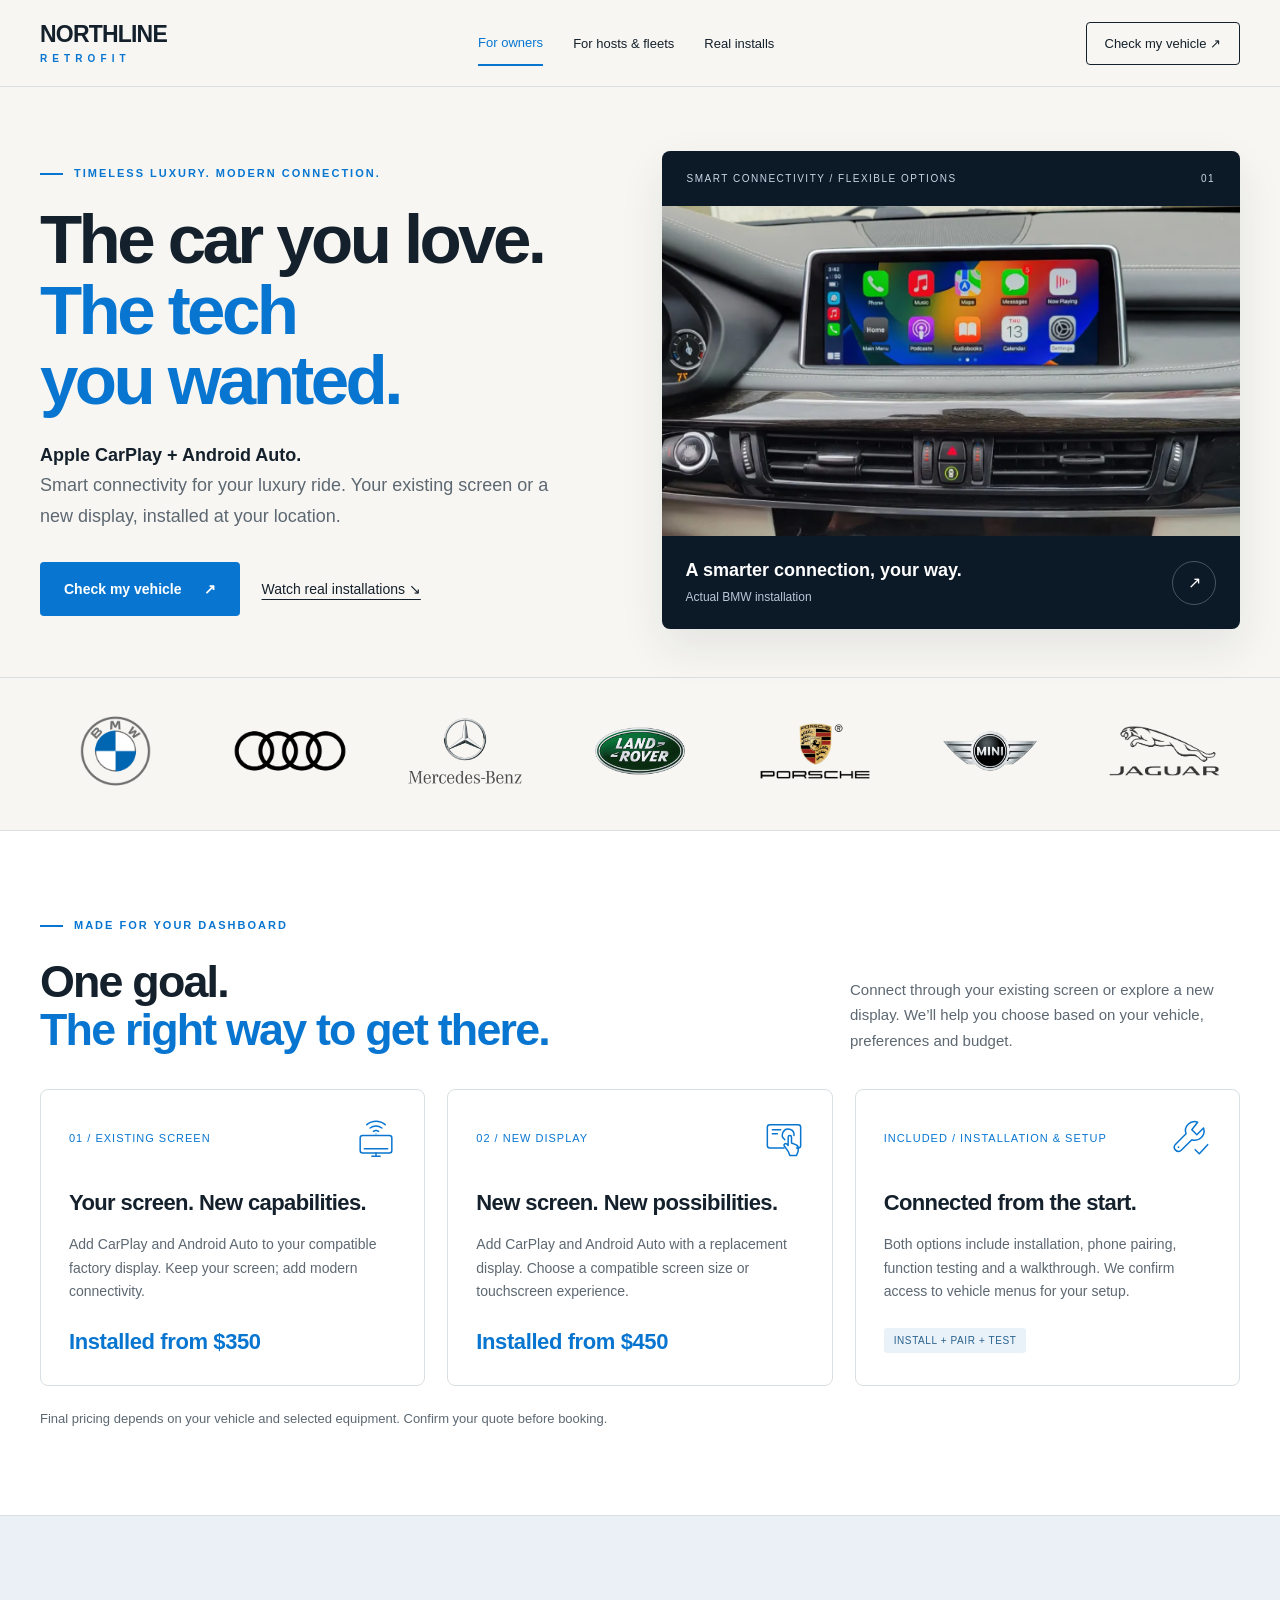
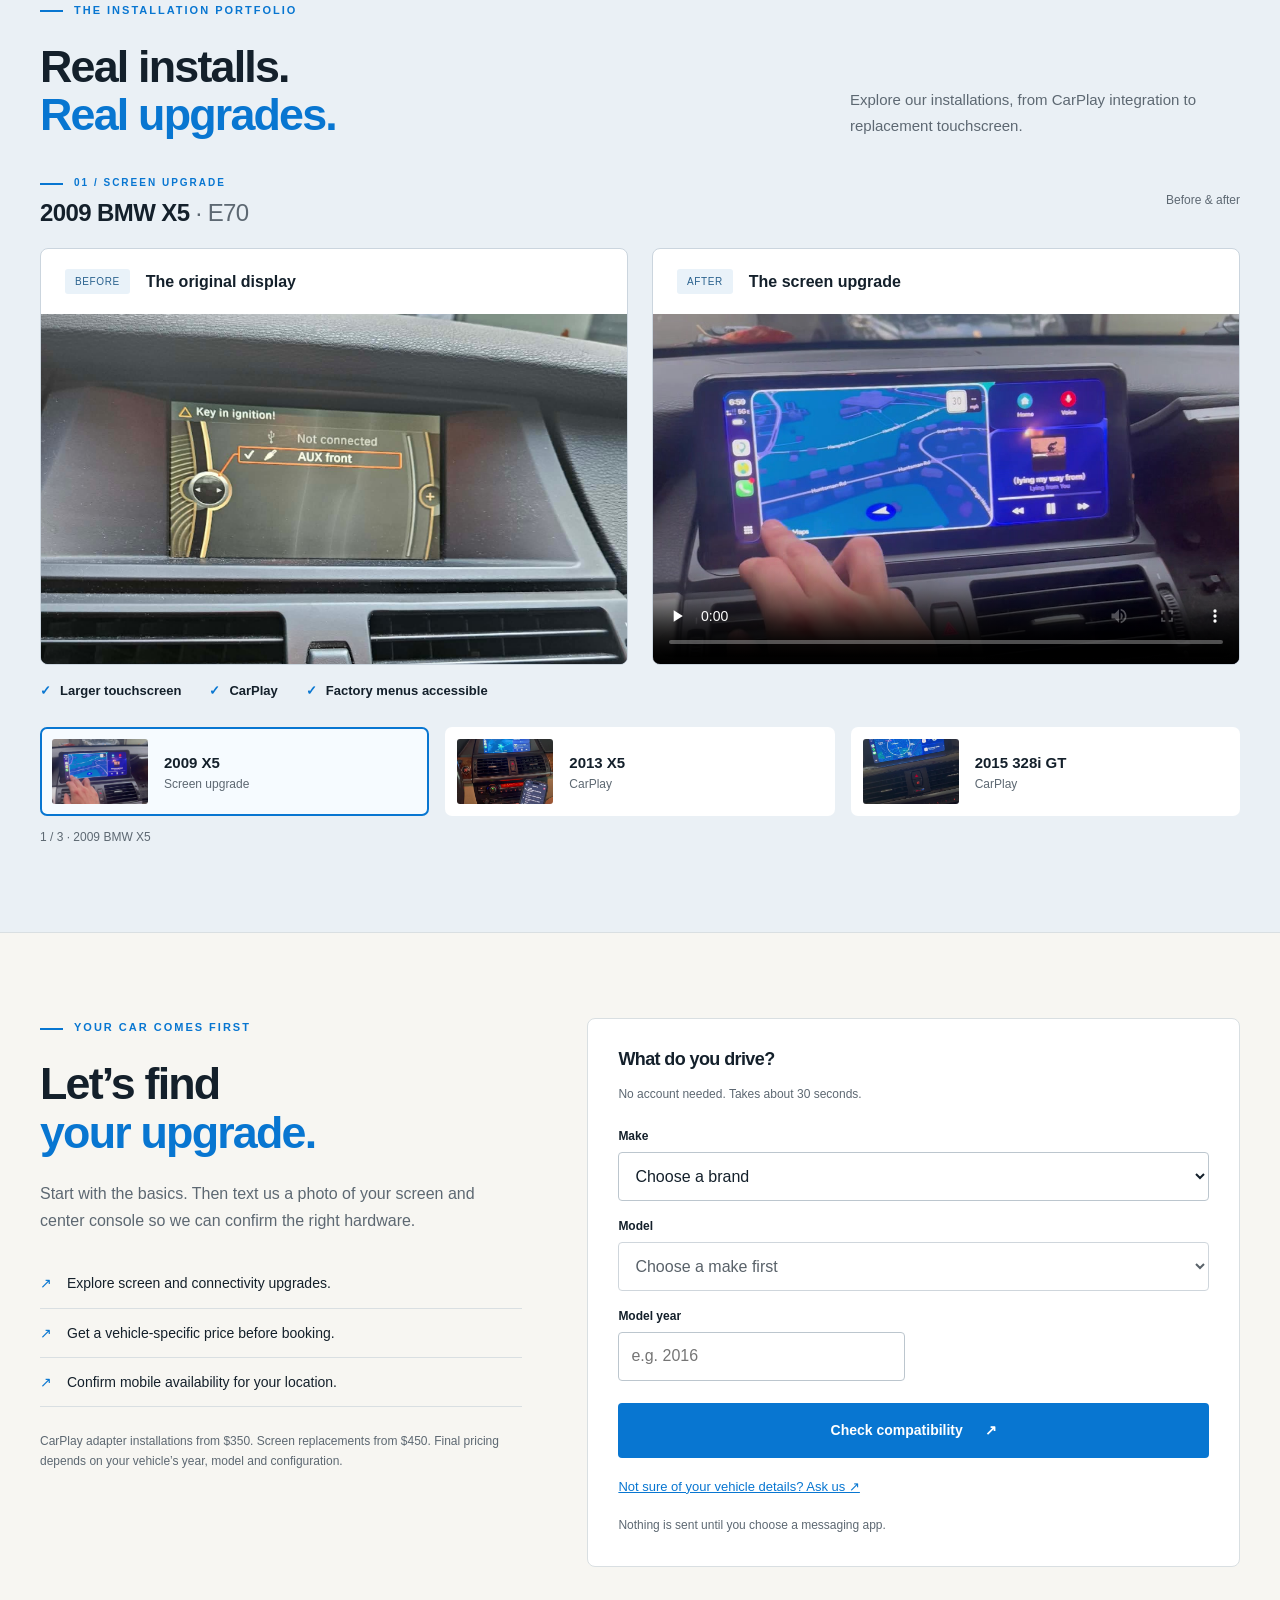
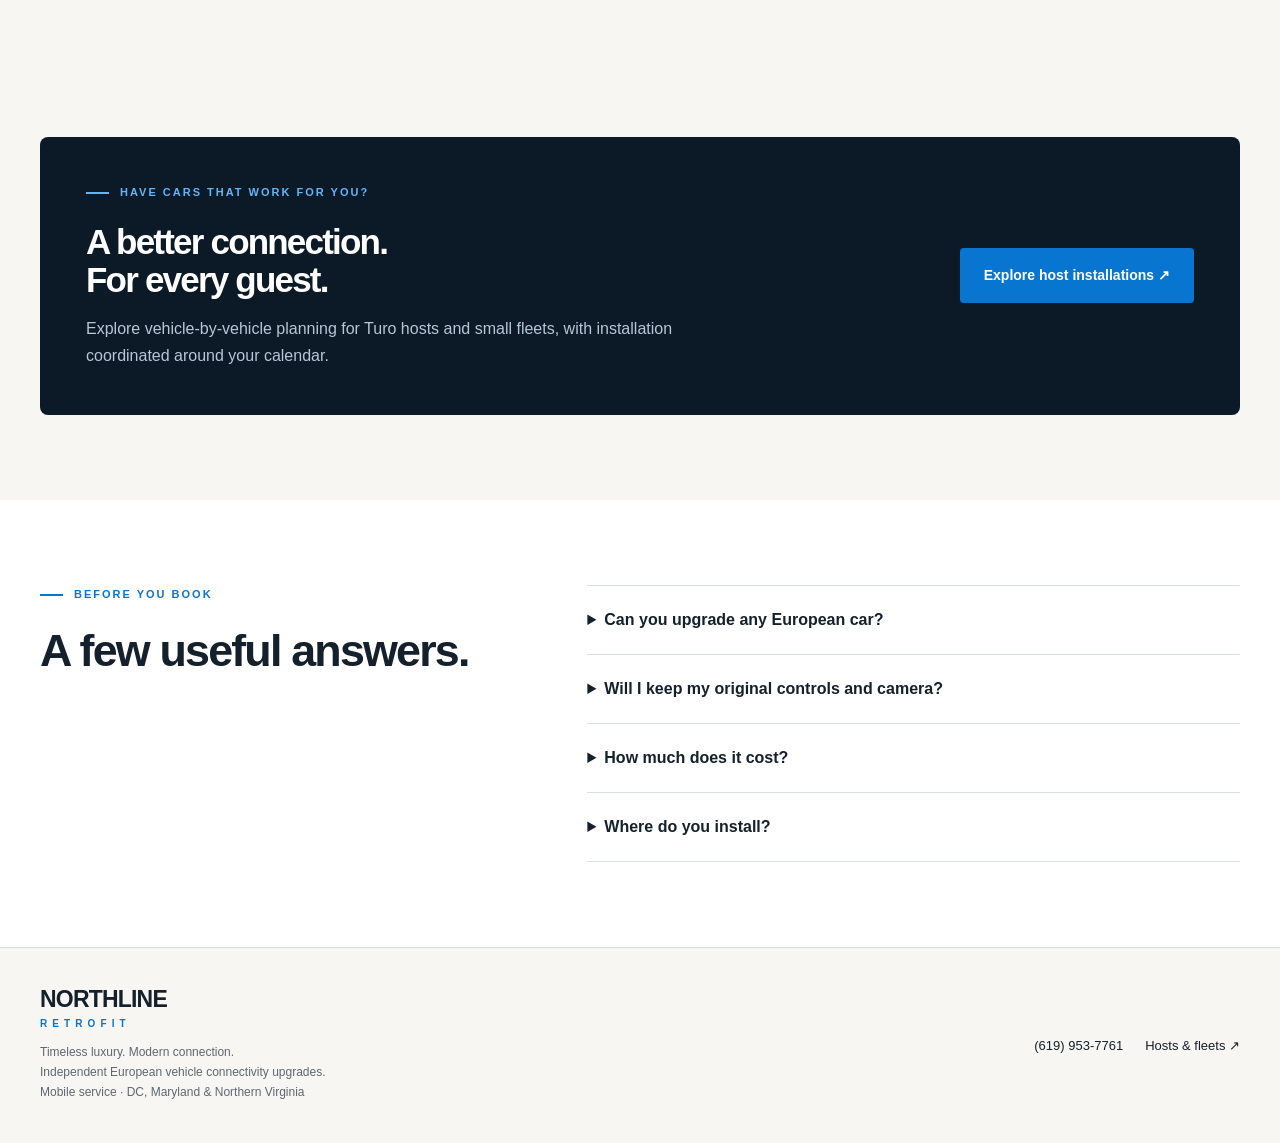
==== commit 175f3619: "Improve mobile hierarchy and enquiry flows while preserving desktop layouts" ====
--- a/index.html
+++ b/index.html
@@ -1,15 +1,15 @@
 <!doctype html>
-<html lang="en"><head><meta charset="utf-8"><meta name="viewport" content="width=device-width,initial-scale=1,viewport-fit=cover"><title>CarPlay Installation in the DC Metro | Northline Retrofit</title><meta name="description" content="Mobile Apple CarPlay and Android Auto installation across the DC metro area. Adapter installations from $350. Screen replacements from $450."><meta name="theme-color" content="#0c1927"><link rel="canonical" href="https://northlineretrofit.github.io/"><link rel="icon" href="assets/favicon.svg" type="image/svg+xml"><meta property="og:title" content="CarPlay Installation in the DC Metro | Northline Retrofit"><meta property="og:description" content="Mobile Apple CarPlay and Android Auto installation across the DC metro area. Adapter installations from $350. Screen replacements from $450."><meta property="og:type" content="website"><meta property="og:url" content="https://northlineretrofit.github.io/"><meta property="og:image" content="https://northlineretrofit.github.io/assets/dashboard-original.png"><link rel="stylesheet" href="styles.css?v=eu1"><script src="vehicle-catalog.js?v=eu1" defer></script><script src="app.js?v=eu1" defer></script></head>
+<html lang="en"><head><meta charset="utf-8"><meta name="viewport" content="width=device-width,initial-scale=1,viewport-fit=cover"><title>CarPlay Installation in the DC Metro | Northline Retrofit</title><meta name="description" content="Mobile Apple CarPlay and Android Auto installation across the DC metro area. Adapter installations from $350. Screen replacements from $450."><meta name="theme-color" content="#0c1927"><link rel="canonical" href="https://northlineretrofit.github.io/"><link rel="icon" href="assets/favicon.svg" type="image/svg+xml"><meta property="og:title" content="CarPlay Installation in the DC Metro | Northline Retrofit"><meta property="og:description" content="Mobile Apple CarPlay and Android Auto installation across the DC metro area. Adapter installations from $350. Screen replacements from $450."><meta property="og:type" content="website"><meta property="og:url" content="https://northlineretrofit.github.io/"><meta property="og:image" content="https://northlineretrofit.github.io/assets/dashboard-original.png"><link rel="stylesheet" href="styles.css?v=eu2"><script src="vehicle-catalog.js?v=eu1" defer></script><script src="app.js?v=eu2" defer></script></head>
 <body>
 
 <a class="skip" href="#main">Skip to content</a>
-<header class="header"><div class="wrap"><a class="wordmark" href="/" aria-label="Northline Retrofit home">NORTHLINE<small>RETROFIT</small></a><nav class="nav" aria-label="Main navigation"><a href="/" aria-current="page">For owners</a><a href="hosts.html">For hosts & fleets</a><a href="#installs" class="desktop">Real installs</a></nav><a href="#vehicle" class="nav-cta">Find my upgrade ↗</a></div></header>
+<header class="header"><div class="wrap"><a class="wordmark" href="/" aria-label="Northline Retrofit home">NORTHLINE<small>RETROFIT</small></a><nav class="nav" aria-label="Main navigation"><a href="/" aria-current="page">For owners</a><a href="hosts.html">For hosts & fleets</a><a href="#installs" class="desktop">Real installs</a></nav><a href="#owner-check" data-form-jump class="nav-cta">Check my vehicle ↗</a></div></header>
 <main id="main">
-<section class="hero"><div class="wrap hero-grid"><div><span class="eyebrow">Timeless luxury. Modern connection.</span><h1>The car you love.<br><em>The tech<br>you wanted.</em></h1><p class="lede">Smart connectivity upgrades for your luxury ride. Apple CarPlay and Android Auto, with flexible options for your existing screen or a new display. Mobile installation at your location.</p><div class="actions"><a href="#vehicle" class="btn">Find my upgrade <span aria-hidden="true">↗</span></a><a href="#installs" class="text-link">Watch real installations ↘</a></div></div><figure class="photo-panel"><div class="photo-header"><span>SMART CONNECTIVITY / FLEXIBLE OPTIONS</span><span>01</span></div><img src="assets/dashboard-lossless.webp" alt="BMW dashboard displaying Apple CarPlay in the original supplied photograph" width="1348" height="889" fetchpriority="high"><figcaption><div><strong>A smarter connection, your way.</strong><span>Actual BMW installation</span></div><a href="#installs" class="round-arrow" aria-label="See real BMW installations">↗</a></figcaption></figure></div></section>
+<section class="hero"><div class="wrap hero-grid"><div><span class="eyebrow">Timeless luxury. Modern connection.</span><h1>The car you love.<br><em>The tech<br class="desktop-break"> you wanted.</em></h1><p class="lede"><strong class="hero-service">Apple CarPlay + Android Auto.</strong> Smart connectivity for your luxury ride. Your existing screen or a new display, installed at your location.</p><div class="hero-prices" aria-label="Starting installation prices"><div><span>Existing screen</span><strong>From $350 installed</strong></div><div><span>New display</span><strong>From $450 installed</strong></div><p>Final quote depends on your vehicle and equipment.</p></div><div class="actions"><a href="#owner-check" data-form-jump class="btn">Check my vehicle <span aria-hidden="true">↗</span></a><a href="#installs" class="text-link">Watch real installations ↘</a></div></div><figure class="photo-panel"><div class="photo-header"><span>SMART CONNECTIVITY / FLEXIBLE OPTIONS</span><span>01</span></div><img src="assets/dashboard-lossless.webp" alt="BMW dashboard displaying Apple CarPlay in the original supplied photograph" width="1348" height="889" fetchpriority="high"><figcaption><div><strong>A smarter connection, your way.</strong><span>Actual BMW installation</span></div><a href="#installs" class="round-arrow" aria-label="See real BMW installations">↗</a></figcaption></figure></div></section>
 <section class="brands" aria-label="European brands"><div class="wrap"><div class="brand-list brand-logos" role="list" aria-label="Vehicle brands"><div class="brand-logo brand-logo--bmw" role="listitem"><img src="assets/brand-logos/bmw.png" alt="BMW" decoding="async"></div><div class="brand-logo brand-logo--audi" role="listitem"><img src="assets/brand-logos/audi.png" alt="Audi" decoding="async"></div><div class="brand-logo brand-logo--mercedes-benz" role="listitem"><img src="assets/brand-logos/mercedes-benz.png" alt="Mercedes-Benz" decoding="async"></div><div class="brand-logo brand-logo--land-rover" role="listitem"><img src="assets/brand-logos/land-rover.png" alt="Land Rover" decoding="async"></div><div class="brand-logo brand-logo--porsche" role="listitem"><img src="assets/brand-logos/porsche.png" alt="Porsche" decoding="async"></div><div class="brand-logo brand-logo--mini" role="listitem"><img src="assets/brand-logos/mini.png" alt="MINI" decoding="async"></div><div class="brand-logo brand-logo--jaguar" role="listitem"><img src="assets/brand-logos/jaguar.png" alt="Jaguar" decoding="async"></div></div></div></section>
-<section class="section white" id="upgrades"><span id="upgrade" class="anchor-alias" aria-hidden="true"></span><span id="how-it-works" class="anchor-alias" aria-hidden="true"></span><div class="wrap"><div class="section-head"><div><span class="eyebrow">Made for your dashboard</span><h2>One goal.<br><em>The right way to get there.</em></h2></div><p>Connect through your existing screen or explore a new display. We’ll help you choose based on your vehicle, preferences and budget.</p></div><div class="grid-3"><article class="service-card"><div class="card-number"><span>01 / EXISTING SCREEN</span><svg class="service-icon" data-icon="wireless-display" xmlns="http://www.w3.org/2000/svg" viewBox="0 0 48 48" fill="none" stroke="currentColor" stroke-width="1.8" stroke-linecap="round" stroke-linejoin="round" aria-hidden="true" focusable="false"><g id="wireless-display-screen"><rect x="5" y="21" width="38" height="21" rx="3"/><path d="M10 37h28M19 46h10M24 42v4"/></g><g id="wireless-display-signal"><path d="M13 8a17 17 0 0 1 22 0M17 12a11 11 0 0 1 14 0M21 16a5 5 0 0 1 6 0"/><circle cx="24" cy="19" r=".7" fill="currentColor" stroke="none"/></g></svg></div><h3>Your screen. New capabilities.</h3><p>Add CarPlay and Android Auto to a compatible existing display through a vehicle-specific interface. Get a smarter connection using the screen you have.</p><span class="service-price">Installed from $350</span></article><article class="service-card"><div class="card-number"><span>02 / NEW DISPLAY</span><svg class="service-icon" data-icon="touchscreen" xmlns="http://www.w3.org/2000/svg" viewBox="0 0 48 48" fill="none" stroke="currentColor" stroke-width="1.8" stroke-linecap="round" stroke-linejoin="round" aria-hidden="true" focusable="false"><g id="touchscreen-display"><path d="M24 36H7a3 3 0 0 1-3-3V11a3 3 0 0 1 3-3h34a3 3 0 0 1 3 3v22a3 3 0 0 1-3 3h-2M10 14h10M10 19h6"/></g><g id="touchscreen-touch"><path d="M25 26a7 7 0 1 1 11-5"/><path d="M29 40l-5-7a2 2 0 0 1 3-2l2 2V23a2 2 0 0 1 4 0v7l5 2a4 4 0 0 1 3 4v4l-2 5H31z"/></g></svg></div><h3>New screen. New possibilities.</h3><p>Add CarPlay and Android Auto with a compatible replacement display. Explore a different screen size or touchscreen experience, matched to your vehicle.</p><span class="service-price">Installed from $450</span></article><article class="service-card"><div class="card-number"><span>03 / INSTALLATION & SETUP</span><svg class="service-icon" data-icon="installation-check" xmlns="http://www.w3.org/2000/svg" viewBox="0 0 48 48" fill="none" stroke="currentColor" stroke-width="1.8" stroke-linecap="round" stroke-linejoin="round" aria-hidden="true" focusable="false"><g id="installation-wrench"><path d="M32 5a11 11 0 0 0-14 14L5 32a5 5 0 0 0 7 7l13-13A11 11 0 0 0 39 12l-8 8-6-6z"/><circle cx="9" cy="35" r="1" fill="currentColor" stroke="none"/></g><g id="installation-confirmation"><path d="m29 38 5 5 10-11"/></g></svg></div><h3>Connected from the start.</h3><p>Get mobile installation, phone pairing and a walkthrough. We confirm retained functions—including access to vehicle menus—for the specific installation.</p><span class="tag">INSTALL + PAIR + TEST</span></article></div><p class="pricing-note">Final pricing depends on your vehicle and selected equipment. Confirm your quote before booking.</p></div></section>
+<section class="section white" id="upgrades"><span id="upgrade" class="anchor-alias" aria-hidden="true"></span><span id="how-it-works" class="anchor-alias" aria-hidden="true"></span><div class="wrap"><div class="section-head"><div><span class="eyebrow">Made for your dashboard</span><h2>One goal.<br><em>The right way to get there.</em></h2></div><p>Connect through your existing screen or explore a new display. We’ll help you choose based on your vehicle, preferences and budget.</p></div><div class="grid-3"><article class="service-card"><div class="card-number"><span>01 / EXISTING SCREEN</span><svg class="service-icon" data-icon="wireless-display" xmlns="http://www.w3.org/2000/svg" viewBox="0 0 48 48" fill="none" stroke="currentColor" stroke-width="1.8" stroke-linecap="round" stroke-linejoin="round" aria-hidden="true" focusable="false"><g id="wireless-display-screen"><rect x="5" y="21" width="38" height="21" rx="3"/><path d="M10 37h28M19 46h10M24 42v4"/></g><g id="wireless-display-signal"><path d="M13 8a17 17 0 0 1 22 0M17 12a11 11 0 0 1 14 0M21 16a5 5 0 0 1 6 0"/><circle cx="24" cy="19" r=".7" fill="currentColor" stroke="none"/></g></svg></div><h3>Your screen. New capabilities.</h3><p>Add CarPlay and Android Auto to your compatible factory display. Keep your screen; add modern connectivity.</p><span class="service-price">Installed from $350</span></article><article class="service-card"><div class="card-number"><span>02 / NEW DISPLAY</span><svg class="service-icon" data-icon="touchscreen" xmlns="http://www.w3.org/2000/svg" viewBox="0 0 48 48" fill="none" stroke="currentColor" stroke-width="1.8" stroke-linecap="round" stroke-linejoin="round" aria-hidden="true" focusable="false"><g id="touchscreen-display"><path d="M24 36H7a3 3 0 0 1-3-3V11a3 3 0 0 1 3-3h34a3 3 0 0 1 3 3v22a3 3 0 0 1-3 3h-2M10 14h10M10 19h6"/></g><g id="touchscreen-touch"><path d="M25 26a7 7 0 1 1 11-5"/><path d="M29 40l-5-7a2 2 0 0 1 3-2l2 2V23a2 2 0 0 1 4 0v7l5 2a4 4 0 0 1 3 4v4l-2 5H31z"/></g></svg></div><h3>New screen. New possibilities.</h3><p>Add CarPlay and Android Auto with a replacement display. Choose a compatible screen size or touchscreen experience.</p><span class="service-price">Installed from $450</span></article><article class="service-card shared-setup"><div class="card-number"><span>INCLUDED / INSTALLATION & SETUP</span><svg class="service-icon" data-icon="installation-check" xmlns="http://www.w3.org/2000/svg" viewBox="0 0 48 48" fill="none" stroke="currentColor" stroke-width="1.8" stroke-linecap="round" stroke-linejoin="round" aria-hidden="true" focusable="false"><g id="installation-wrench"><path d="M32 5a11 11 0 0 0-14 14L5 32a5 5 0 0 0 7 7l13-13A11 11 0 0 0 39 12l-8 8-6-6z"/><circle cx="9" cy="35" r="1" fill="currentColor" stroke="none"/></g><g id="installation-confirmation"><path d="m29 38 5 5 10-11"/></g></svg></div><h3>Connected from the start.</h3><p>Both options include installation, phone pairing, function testing and a walkthrough. We confirm access to vehicle menus for your setup.</p><span class="tag">INSTALL + PAIR + TEST</span></article></div><p class="pricing-note">Final pricing depends on your vehicle and selected equipment. Confirm your quote before booking.</p></div></section>
 <section class="section installation-gallery" id="installs" data-installation-gallery><span id="demos" class="anchor-alias" aria-hidden="true"></span>
-<div class="wrap">
+<div class="wrap gallery-layout">
 <div class="section-head"><div><span class="eyebrow">The installation portfolio</span><h2>Real installs.<br><em>Real upgrades.</em></h2></div><p>Explore our installations, from CarPlay integration to replacement touchscreen.</p></div>
 <div class="installation-track" aria-label="Installation examples">
 <article class="installation-panel" id="screen-upgrade" aria-labelledby="install-title-0">
@@ -34,9 +34,9 @@
 <p class="installation-status small" aria-live="polite" aria-atomic="true"><span data-installation-status>1 / 3 · 2009 BMW X5</span><span class="swipe-hint">Swipe to explore ↔</span></p>
 <noscript><p class="small">Scroll through the installations below. Use the video controls to play each demo.</p></noscript>
 </div></section>
-<section class="section" id="vehicle"><span id="compatibility" class="anchor-alias" aria-hidden="true"></span><span id="contact" class="anchor-alias" aria-hidden="true"></span><div class="wrap split"><div><span class="eyebrow">Your car comes first</span><h2>Let’s find<br><em>your upgrade.</em></h2><p class="lede">Start with the basics. Then text us a photo of your screen and center console so we can confirm the right hardware.</p><ul class="list"><li>Explore screen and connectivity upgrades.</li><li>Get a vehicle-specific price before booking.</li><li>Confirm mobile availability for your location.</li></ul><p class="small">CarPlay adapter installations from $350. Screen replacements from $450. Final pricing depends on your vehicle’s year, model and configuration.</p></div><div class="form-panel"><form id="owner-form"><h3 class="form-title">What do you drive?</h3><p class="small">No account needed. Takes about 30 seconds.</p><div class="fields"><div class="field full"><label for="owner-make">Make</label><select id="owner-make" name="make" data-makes required><option value="">Choose a brand</option></select></div><div class="field full"><label for="owner-model">Model</label><select id="owner-model" name="model" required disabled><option value="">Choose a make first</option></select></div><div class="field"><label for="owner-year">Model year</label><input id="owner-year" name="year" type="number" min="1980" max="2027" inputmode="numeric" placeholder="e.g. 2016" required></div><div class="field full" data-vehicle-details hidden><label for="owner-vehicle-details">Vehicle details (optional)</label><input id="owner-vehicle-details" name="vehicleDetails" maxlength="100" placeholder="Tell us the make or model, if known" disabled></div></div><button type="submit" class="btn">Check compatibility <span aria-hidden="true">↗</span></button><p class="small">Your details stay on this page until you choose a messaging app and send.</p></form><section id="owner-result" class="result compatibility-result" hidden aria-labelledby="owner-result-title"><span class="eyebrow">Compatibility result</span><h3 id="owner-result-title" tabindex="-1" aria-describedby="owner-verdict owner-verdict-note"></h3><p id="owner-verdict" class="compatibility-verdict"></p><p id="owner-verdict-note"></p><div class="actions"><a data-sms class="btn">Confirm via text ↗</a><a data-whatsapp class="btn secondary">Confirm via WhatsApp ↗</a></div><button type="button" class="edit" data-edit-owner>Change vehicle</button></section><noscript><p>Text your make, model, year and a dashboard photo to <a href="sms:+16199537761">(619) 953-7761</a>.</p></noscript></div></div></section>
+<section class="section" id="vehicle"><span id="compatibility" class="anchor-alias" aria-hidden="true"></span><span id="contact" class="anchor-alias" aria-hidden="true"></span><div class="wrap split enquiry-layout"><div><span class="eyebrow">Your car comes first</span><h2>Let’s find<br><em>your upgrade.</em></h2><p class="lede">Start with the basics. Then text us a photo of your screen and center console so we can confirm the right hardware.</p><ul class="list"><li>Explore screen and connectivity upgrades.</li><li>Get a vehicle-specific price before booking.</li><li>Confirm mobile availability for your location.</li></ul><p class="small">CarPlay adapter installations from $350. Screen replacements from $450. Final pricing depends on your vehicle’s year, model and configuration.</p></div><div class="form-panel" id="owner-check"><form id="owner-form"><h3 class="form-title">What do you drive?</h3><p class="small">No account needed. Takes about 30 seconds.</p><div class="fields"><div class="field full"><label for="owner-make">Make</label><select id="owner-make" name="make" data-makes required><option value="">Choose a brand</option></select></div><div class="field full"><label for="owner-model">Model</label><select id="owner-model" name="model" required disabled><option value="">Choose a make first</option></select></div><div class="field"><label for="owner-year">Model year</label><input id="owner-year" name="year" type="number" min="1980" max="2027" inputmode="numeric" placeholder="e.g. 2016" required></div><div class="field full" data-vehicle-details hidden><label for="owner-vehicle-details">Vehicle details (optional)</label><input id="owner-vehicle-details" name="vehicleDetails" maxlength="100" placeholder="Tell us the make or model, if known" disabled></div></div><button type="submit" class="btn">Check compatibility <span aria-hidden="true">↗</span></button><button type="button" class="edit manual-check" data-manual-check>Not sure of your vehicle details? Ask us ↗</button><p class="small">Nothing is sent until you choose a messaging app.</p></form><section id="owner-result" class="result compatibility-result" hidden aria-labelledby="owner-result-title"><span class="eyebrow">Compatibility result</span><h3 id="owner-result-title" tabindex="-1" aria-describedby="owner-verdict owner-verdict-note"></h3><p id="owner-verdict" class="compatibility-verdict"></p><p id="owner-verdict-note"></p><div class="actions"><a data-sms class="btn">Confirm via text ↗</a><a data-whatsapp class="btn secondary">Confirm via WhatsApp ↗</a></div><p class="small handoff-note">Opens your messaging app. Attach your dashboard photo before sending.</p><div class="contact-fallback"><a href="tel:+16199537761">(619) 953-7761</a><button type="button" class="edit" data-copy-owner>Copy message</button></div><p class="status-note" data-owner-copy-status role="status"></p><details class="message-preview"><summary>Review your message</summary><label for="owner-message" class="field-label">Your message</label><textarea id="owner-message" readonly rows="5"></textarea></details><button type="button" class="edit" data-edit-owner>Change vehicle</button></section><noscript><p>Text your make, model, year and a dashboard photo to <a href="sms:+16199537761">(619) 953-7761</a>.</p></noscript></div></div></section>
 
 <section class="section"><div class="wrap cta-band"><div><span class="eyebrow" style="color:var(--bright)">Have cars that work for you?</span><h2>A better connection.<br>For every guest.</h2><p>Explore vehicle-by-vehicle planning for Turo hosts and small fleets, with installation coordinated around your calendar.</p></div><a href="hosts.html" class="btn">Explore host installations ↗</a></div></section>
 <section class="section white" id="questions"><div class="wrap split"><div><span class="eyebrow">Before you book</span><h2>A few useful answers.</h2></div><div class="faq"><details><summary>Can you upgrade any European car?</summary><p>We assess each vehicle individually. Model year alone doesn’t establish compatibility; the screen, factory system, audio equipment and previous modifications all matter.</p></details><details><summary>Will I keep my original controls and camera?</summary><p>Yes. Keep your original controls, factory camera and access to your vehicle’s menus while adding Apple CarPlay and Android Auto. We match the hardware to your setup and test these functions during installation.</p></details><details><summary>How much does it cost?</summary><p>CarPlay adapter installations start at $350, and screen replacements start at $450. Final pricing depends on your vehicle’s year, model and configuration.</p></details><details><summary>Where do you install?</summary><p>Mobile installation is available throughout the DC metro area.</p></details></div></div></section>
-</main><footer class="footer"><div class="wrap"><div><a class="wordmark" href="/">NORTHLINE<small>RETROFIT</small></a><p class="small">Timeless luxury. Modern connection.<br>Independent European vehicle connectivity upgrades.<br>Mobile service · DC, Maryland & Northern Virginia</p></div><div class="footer-links"><a href="tel:+16199537761">(619) 953-7761</a><a href="hosts.html">Hosts & fleets ↗</a></div></div></footer><div class="mobile-bar"><a class="call" href="tel:+16199537761">Call us</a><a class="btn" href="#vehicle">Find my upgrade ↗</a></div>
+</main><footer class="footer"><div class="wrap"><div><a class="wordmark" href="/">NORTHLINE<small>RETROFIT</small></a><p class="small">Timeless luxury. Modern connection.<br>Independent European vehicle connectivity upgrades.<br>Mobile service · DC, Maryland & Northern Virginia</p></div><div class="footer-links"><a href="tel:+16199537761">(619) 953-7761</a><a href="hosts.html">Hosts & fleets ↗</a></div></div></footer><div class="mobile-bar"><a class="call" href="tel:+16199537761">Call us</a><a class="btn" href="#owner-check" data-form-jump>Check my vehicle ↗</a></div>
 </body></html>
--- a/styles.css
+++ b/styles.css
@@ -90,3 +90,132 @@
 .fleet-visual img.mercedes-hero{object-position:50% 25%}
 
 .anchor-alias{display:block;height:0;width:0;overflow:hidden}
+
+/* Mobile recovery: shared components, with the wide-screen composition retained. */
+.hero-prices{display:none}
+.hero-service{display:block;color:var(--ink);font-weight:700}
+.host-hero .hero-service{color:#fff}
+.round-arrow{width:44px;height:44px}
+.footer-links a{display:inline-flex;align-items:center;min-height:44px}
+.form-panel{min-width:0}
+.form-panel:has(>.result:not([hidden])){padding:0;border:0;background:transparent}
+.form-panel>.result{margin-top:0}
+.contact-fallback{display:flex;align-items:center;justify-content:space-between;flex-wrap:wrap;gap:6px 16px;margin-top:12px;font-size:14px}
+.contact-fallback>a{display:inline-flex;align-items:center;min-height:44px;text-decoration:underline;text-underline-offset:4px}
+.message-preview{margin-top:8px;padding-bottom:12px}
+.message-preview summary{font-size:13px;padding:12px 0;min-height:44px}
+.message-preview textarea{margin-top:8px}
+.manual-check{display:block;background:none;border:0;color:var(--blue);font-size:13px;line-height:1.5;min-height:44px;text-decoration:underline;text-align:left;padding:14px 0 0}
+.fleet-row-heading{display:flex;align-items:center;justify-content:space-between;gap:12px;margin-bottom:12px}
+.fleet-row-heading strong{font-size:14px;line-height:1.5}
+.fleet-edit{border:1px solid var(--line);background:white;color:var(--blue);border-radius:4px;padding:10px 14px;min-height:44px;font-size:13px}
+.fleet-row.is-collapsed .fleet-row-heading{margin-bottom:0}
+.fleet-row.is-collapsed .remove-row{margin-top:0}
+.fleet-row.is-collapsed .fields{display:none}
+.result .status-note:empty{display:none}
+
+/* Tablets keep a conversion action; don't treat short landscape as desktop. */
+@media(min-width:761px) and (max-width:1100px){
+ .nav-cta{display:inline-flex;align-items:center;min-height:44px;white-space:nowrap;padding:11px 12px;font-size:12px}
+ .nav{gap:16px}.nav .desktop{display:none}
+ .header .wrap{gap:16px}
+ .flow-grid{grid-template-columns:repeat(2,minmax(0,1fr))}
+ #upgrades .grid-3{grid-template-columns:repeat(2,minmax(0,1fr))}
+ #upgrades .shared-setup{grid-column:1/-1}
+ .hero-grid,.host-hero .hero-grid{grid-template-columns:minmax(0,1fr) minmax(0,1fr)}
+ h1,.host-hero h1{font-size:clamp(38px,4.8vw,53px);letter-spacing:-2px}
+ .photo-header{padding:18px 16px;gap:12px;font-size:9px}
+ .photo-panel figcaption{padding:18px 16px;gap:12px}
+ .plan-step{flex-wrap:wrap;gap:10px}.plan-step span:last-child{margin-left:37px}
+}
+@media(max-width:760px){
+ html{scroll-padding-top:88px;scroll-padding-bottom:84px}
+ .header .wrap{min-height:70px}.nav a{min-height:44px}
+ .hero,.host-hero{padding-top:26px}
+ .hero-grid,.host-hero .hero-grid{gap:22px}
+ h1,.host-hero h1{font-size:clamp(29px,9.1vw,40px);line-height:1.09;letter-spacing:-1.35px}
+ h1 .desktop-break{display:none}
+ .host-hero h1 .desktop-break{display:initial}
+ h2{font-size:30px;line-height:1.12;letter-spacing:-1px}
+ .eyebrow{font-size:10px;letter-spacing:1.2px;margin-bottom:13px}
+ .lede{font-size:15px;line-height:1.6;margin-top:16px}
+ .hero-prices{display:grid;grid-template-columns:1fr 1fr;gap:10px 14px;margin-top:20px;padding-top:15px;border-top:1px solid var(--line)}
+ .hero-prices div+div{border-left:1px solid var(--line);padding-left:14px}
+ .hero-prices span{display:block;font-size:12px;color:var(--muted);margin-bottom:5px}
+ .hero-prices strong{display:block;font-size:15px;line-height:1.4;color:var(--blue)}
+ .hero-prices p{grid-column:1/-1;font-size:11px;line-height:1.5;color:var(--muted)}
+ .host-hero .hero-prices{border-color:#354959}.host-hero .hero-prices div+div{border-color:#354959}
+ .host-hero .hero-prices span,.host-hero .hero-prices p{color:#beccd9}.host-hero .hero-prices strong{color:var(--bright)}
+ .hero .actions,.host-hero .actions{margin-top:18px;gap:4px}
+ .photo-header{padding:12px 15px;font-size:8px}
+ .photo-panel img{height:210px}.photo-panel figcaption{padding:14px 16px}
+ .photo-panel figcaption strong{font-size:15px}
+ .photo-panel figcaption .round-arrow{width:44px;height:44px}
+ .fleet-visual img{height:210px}
+ .fleet-sheet{display:none} /* Its review/plan/handover content is covered by #process. */
+ .host-assurance{margin-top:20px;padding:12px 0;grid-template-columns:1fr;gap:4px}
+ .host-assurance div{padding:2px 0;font-size:12px}
+ .brands,.host .brands{padding:16px 0}
+ .brand-list.brand-logos{gap:12px 16px;padding:0}
+ .brand-logo{height:40px}
+ .section{padding:38px 0}
+ .section-head{margin-bottom:22px}.section-head>p{margin-top:14px;font-size:14px}
+ .service-card{padding:20px}.service-card h3{font-size:20px}
+ .card-number{margin-bottom:14px}.service-card p{margin-top:10px;line-height:1.6}
+ #upgrades .service-icon{width:32px;height:32px;flex-basis:32px}
+ #upgrades .card-number{min-height:32px;margin-bottom:12px;font-size:10px}
+ #upgrades .service-price{padding-top:16px;font-size:21px}
+ #upgrades .shared-setup{background:#f3f7fa;border:0}
+ #upgrades .shared-setup .tag{display:none}
+ #upgrades .shared-setup .card-number{margin-bottom:8px}
+ #upgrades .pricing-note{font-size:12px;margin-top:16px}
+ .enquiry-layout .form-panel{order:-1}
+ .enquiry-layout>div:first-child{padding:4px 4px 0}
+ .enquiry-layout>div:first-child>.list,.enquiry-layout>div:first-child>.pill-row{display:none}
+ .enquiry-layout>div:first-child h2{font-size:26px}
+ .enquiry-layout>div:first-child .eyebrow{display:none}
+ .enquiry-layout .guide{margin-top:20px}
+ .form-panel{padding:22px 18px}
+ .form-panel .fields{gap:14px;margin-top:18px}
+ .form-panel .btn{margin-top:18px}
+ .form-panel .result .btn{margin-top:0}
+ #owner-form .field:has([name=year]){grid-column:1/-1}
+ .result{padding:20px 18px}.result h3{font-size:21px;overflow-wrap:anywhere}
+ #owner-result .compatibility-verdict{font-size:26px;margin:14px 0 12px}
+ .result .eyebrow{font-size:9px}.result .actions{margin-top:18px}
+ .result .btn{padding:14px 16px;min-height:50px}
+ .mobile-bar.form-active{display:none}
+ .gallery-layout{display:flex;flex-direction:column;min-width:0}
+ .gallery-layout>.section-head{order:0}
+ .gallery-layout>.installation-nav{order:1;margin:0 0 10px}
+ .gallery-layout>.installation-status{order:2;margin:0 0 16px;font-size:11px;flex-wrap:wrap}
+ .gallery-layout>.installation-track{order:3;width:100%;min-width:0}
+ .gallery-layout>.guest-guide-callout,.gallery-layout>noscript{order:4}
+ .installation-nav button{padding:8px 5px;min-height:64px}
+ .installation-nav img{display:none}
+ .installation-nav strong{font-size:12px;margin:0;line-height:1.4}
+ .installation-nav small{font-size:11px}
+ .installation-heading{min-height:0;margin-bottom:12px}
+ .installation-heading .eyebrow{display:none}
+ .comparison-tabs{margin-bottom:12px}
+ .comparison-pane header{display:none} /* Before/After buttons already label the panes. */
+ .case-features{font-size:12px}
+ .flow-grid{gap:24px}
+ .footer-links{gap:12px 22px}
+}
+@media(min-width:600px) and (max-width:760px){
+ #upgrades .grid-3,.flow-grid{grid-template-columns:repeat(2,minmax(0,1fr))}
+ #upgrades .shared-setup{grid-column:1/-1}
+ .brand-list.brand-logos{display:grid;grid-template-columns:repeat(7,minmax(0,1fr))}
+ .hero-grid,.host-hero .hero-grid{grid-template-columns:1.1fr 1fr;align-items:center;gap:24px}
+ h1,.host-hero h1{font-size:34px}
+ .hero-prices{gap:8px}.hero-prices strong{font-size:13px}
+ .hero-prices div+div{padding-left:8px}
+ .photo-panel img,.fleet-visual img{height:240px}
+ .photo-header{display:none}
+}
+@media(orientation:landscape) and (max-height:500px) and (min-width:761px){
+ html{scroll-padding-top:74px}.header .wrap{min-height:60px}
+ .hero,.host-hero{padding-top:26px}
+ .hero-grid,.host-hero .hero-grid{align-items:start}
+}
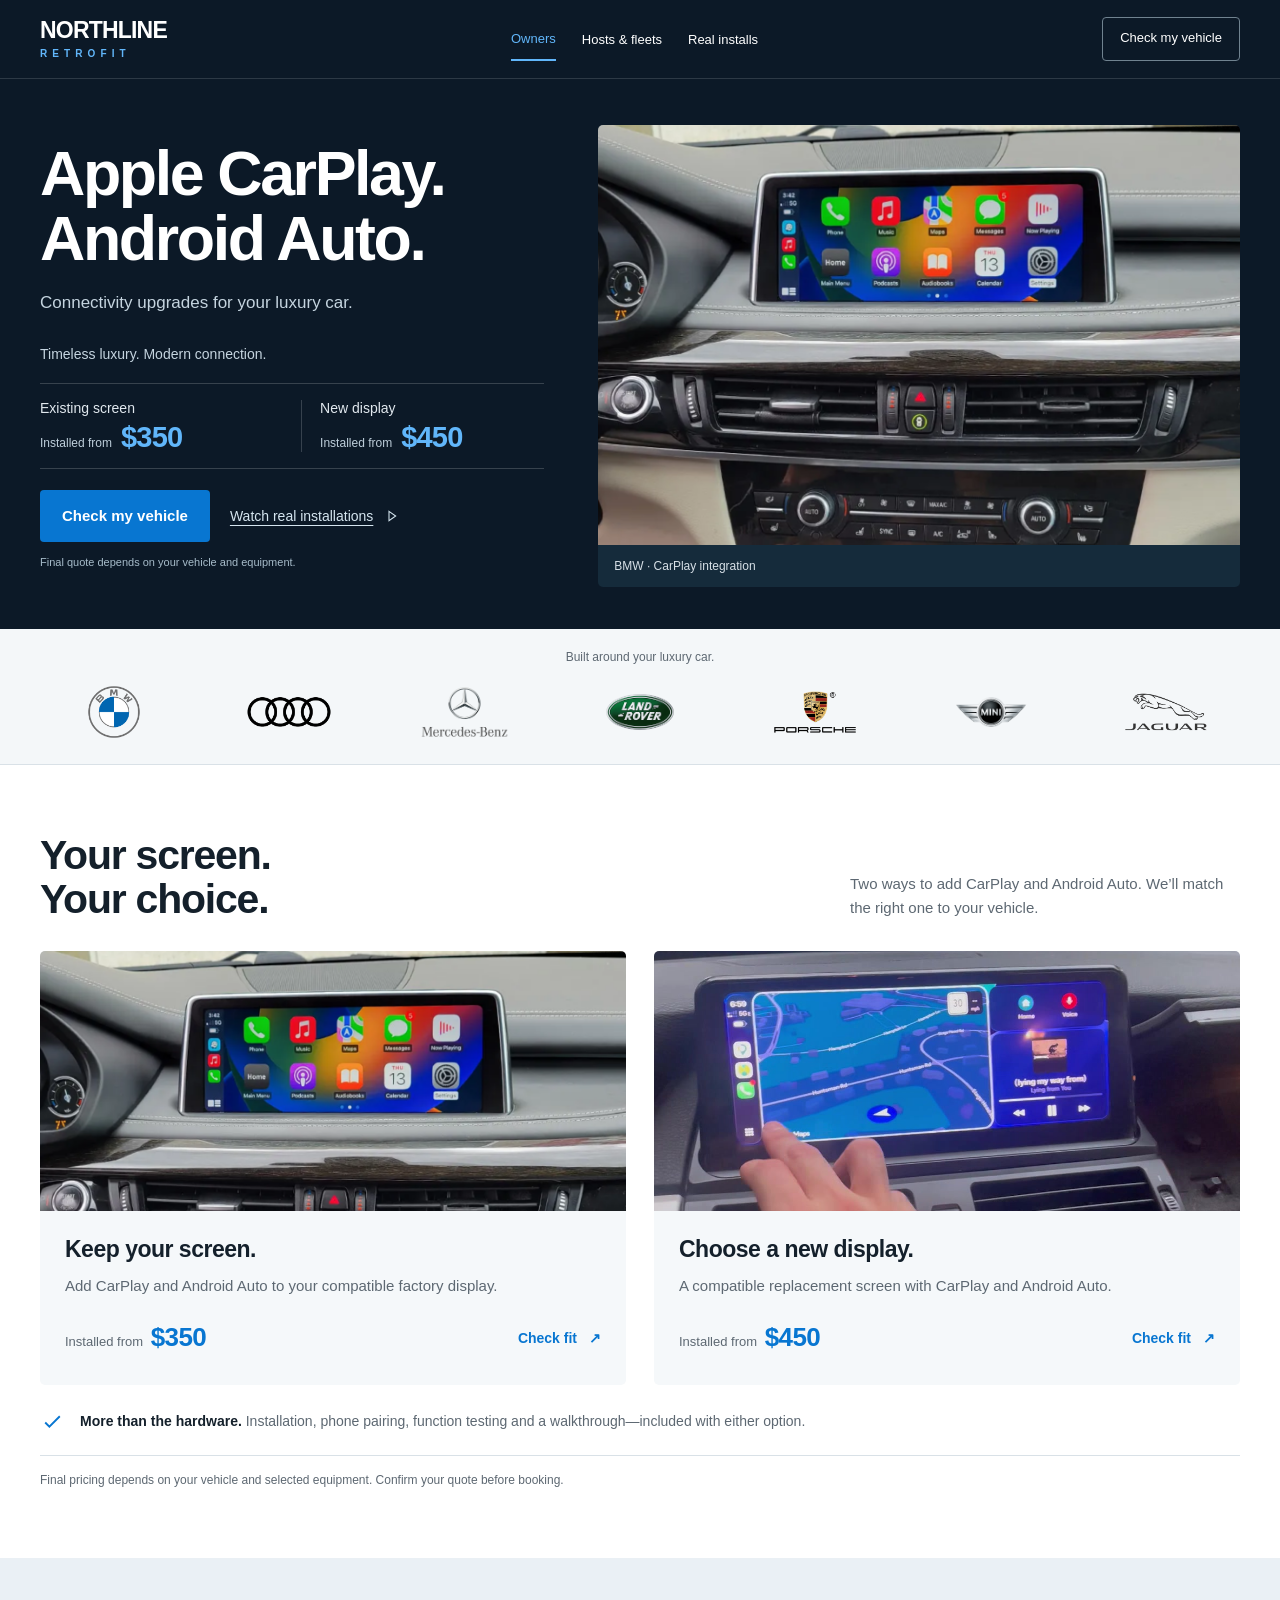
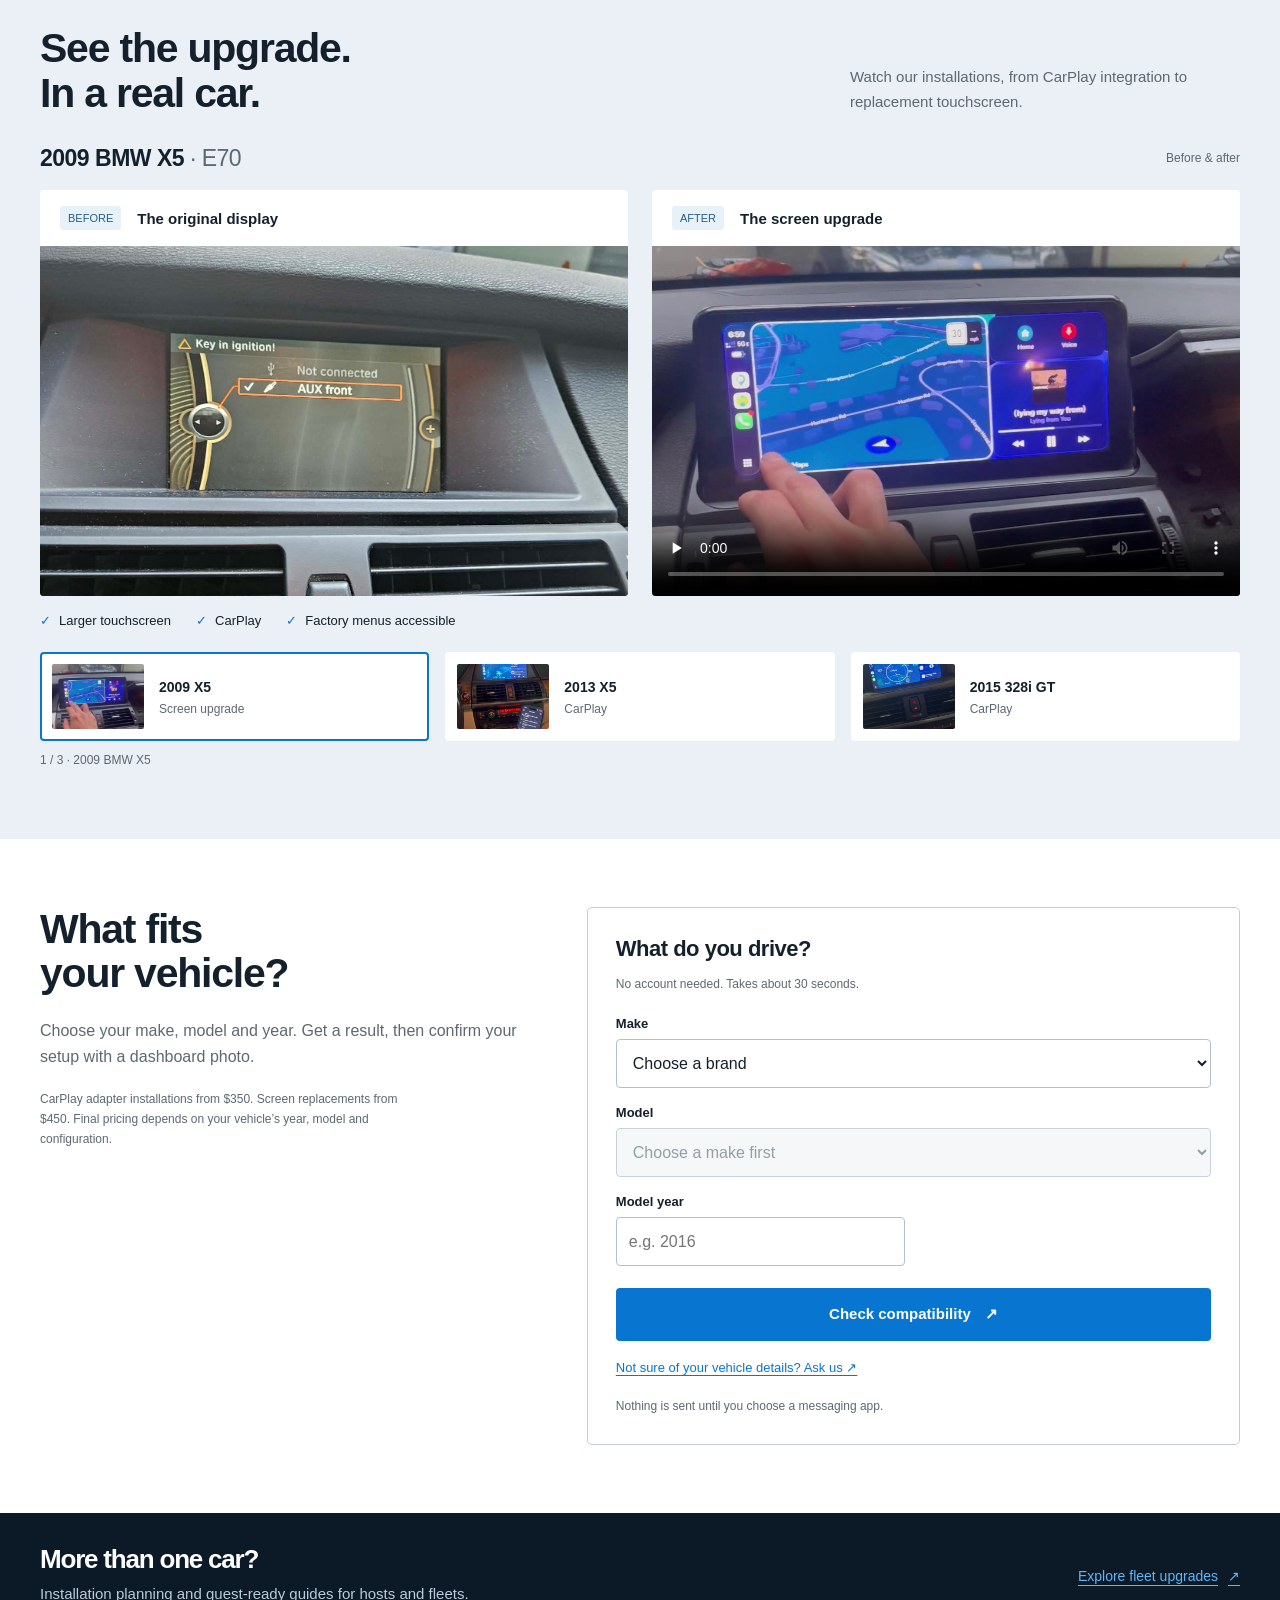
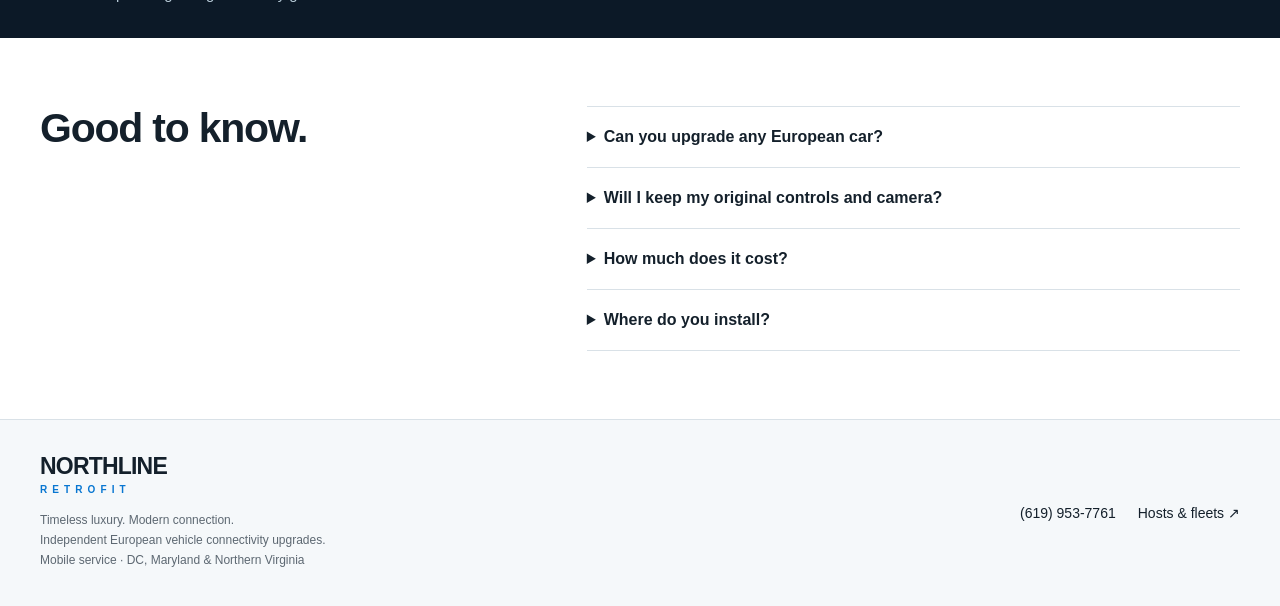
==== commit 169d50b5: "Publish photo-led mobile design with responsive desktop layouts" ====
--- a/index.html
+++ b/index.html
@@ -1,16 +1,49 @@
 <!doctype html>
-<html lang="en"><head><meta charset="utf-8"><meta name="viewport" content="width=device-width,initial-scale=1,viewport-fit=cover"><title>CarPlay Installation in the DC Metro | Northline Retrofit</title><meta name="description" content="Mobile Apple CarPlay and Android Auto installation across the DC metro area. Adapter installations from $350. Screen replacements from $450."><meta name="theme-color" content="#0c1927"><link rel="canonical" href="https://northlineretrofit.github.io/"><link rel="icon" href="assets/favicon.svg" type="image/svg+xml"><meta property="og:title" content="CarPlay Installation in the DC Metro | Northline Retrofit"><meta property="og:description" content="Mobile Apple CarPlay and Android Auto installation across the DC metro area. Adapter installations from $350. Screen replacements from $450."><meta property="og:type" content="website"><meta property="og:url" content="https://northlineretrofit.github.io/"><meta property="og:image" content="https://northlineretrofit.github.io/assets/dashboard-original.png"><link rel="stylesheet" href="styles.css?v=eu2"><script src="vehicle-catalog.js?v=eu1" defer></script><script src="app.js?v=eu2" defer></script></head>
+<html lang="en"><head><meta charset="utf-8"><meta name="viewport" content="width=device-width,initial-scale=1,viewport-fit=cover"><title>CarPlay Installation in the DC Metro | Northline Retrofit</title><meta name="description" content="Mobile Apple CarPlay and Android Auto installation across the DC metro area. Adapter installations from $350. Screen replacements from $450."><meta name="theme-color" content="#0c1927"><link rel="canonical" href="https://northlineretrofit.github.io/"><link rel="icon" href="assets/favicon.svg" type="image/svg+xml"><meta property="og:title" content="CarPlay Installation in the DC Metro | Northline Retrofit"><meta property="og:description" content="Mobile Apple CarPlay and Android Auto installation across the DC metro area. Adapter installations from $350. Screen replacements from $450."><meta property="og:type" content="website"><meta property="og:url" content="https://northlineretrofit.github.io/"><meta property="og:image" content="https://northlineretrofit.github.io/assets/dashboard-original.png"><link rel="stylesheet" href="photo-design.css?v=1"><script src="vehicle-catalog.js?v=eu1" defer></script><script src="app.js?v=photo1" defer></script></head>
 <body>
 
 <a class="skip" href="#main">Skip to content</a>
-<header class="header"><div class="wrap"><a class="wordmark" href="/" aria-label="Northline Retrofit home">NORTHLINE<small>RETROFIT</small></a><nav class="nav" aria-label="Main navigation"><a href="/" aria-current="page">For owners</a><a href="hosts.html">For hosts & fleets</a><a href="#installs" class="desktop">Real installs</a></nav><a href="#owner-check" data-form-jump class="nav-cta">Check my vehicle ↗</a></div></header>
+<header class="header"><div class="wrap"><a class="wordmark" href="/" aria-label="Northline Retrofit home">NORTHLINE<small>RETROFIT</small></a><nav class="nav" aria-label="Main navigation"><a href="/" aria-current="page">Owners</a><a href="hosts.html">Hosts & fleets</a><a href="#installs" class="desktop">Real installs</a></nav><a href="#owner-check" data-form-jump class="nav-cta">Check my vehicle</a></div></header>
 <main id="main">
-<section class="hero"><div class="wrap hero-grid"><div><span class="eyebrow">Timeless luxury. Modern connection.</span><h1>The car you love.<br><em>The tech<br class="desktop-break"> you wanted.</em></h1><p class="lede"><strong class="hero-service">Apple CarPlay + Android Auto.</strong> Smart connectivity for your luxury ride. Your existing screen or a new display, installed at your location.</p><div class="hero-prices" aria-label="Starting installation prices"><div><span>Existing screen</span><strong>From $350 installed</strong></div><div><span>New display</span><strong>From $450 installed</strong></div><p>Final quote depends on your vehicle and equipment.</p></div><div class="actions"><a href="#owner-check" data-form-jump class="btn">Check my vehicle <span aria-hidden="true">↗</span></a><a href="#installs" class="text-link">Watch real installations ↘</a></div></div><figure class="photo-panel"><div class="photo-header"><span>SMART CONNECTIVITY / FLEXIBLE OPTIONS</span><span>01</span></div><img src="assets/dashboard-lossless.webp" alt="BMW dashboard displaying Apple CarPlay in the original supplied photograph" width="1348" height="889" fetchpriority="high"><figcaption><div><strong>A smarter connection, your way.</strong><span>Actual BMW installation</span></div><a href="#installs" class="round-arrow" aria-label="See real BMW installations">↗</a></figcaption></figure></div></section>
-<section class="brands" aria-label="European brands"><div class="wrap"><div class="brand-list brand-logos" role="list" aria-label="Vehicle brands"><div class="brand-logo brand-logo--bmw" role="listitem"><img src="assets/brand-logos/bmw.png" alt="BMW" decoding="async"></div><div class="brand-logo brand-logo--audi" role="listitem"><img src="assets/brand-logos/audi.png" alt="Audi" decoding="async"></div><div class="brand-logo brand-logo--mercedes-benz" role="listitem"><img src="assets/brand-logos/mercedes-benz.png" alt="Mercedes-Benz" decoding="async"></div><div class="brand-logo brand-logo--land-rover" role="listitem"><img src="assets/brand-logos/land-rover.png" alt="Land Rover" decoding="async"></div><div class="brand-logo brand-logo--porsche" role="listitem"><img src="assets/brand-logos/porsche.png" alt="Porsche" decoding="async"></div><div class="brand-logo brand-logo--mini" role="listitem"><img src="assets/brand-logos/mini.png" alt="MINI" decoding="async"></div><div class="brand-logo brand-logo--jaguar" role="listitem"><img src="assets/brand-logos/jaguar.png" alt="Jaguar" decoding="async"></div></div></div></section>
-<section class="section white" id="upgrades"><span id="upgrade" class="anchor-alias" aria-hidden="true"></span><span id="how-it-works" class="anchor-alias" aria-hidden="true"></span><div class="wrap"><div class="section-head"><div><span class="eyebrow">Made for your dashboard</span><h2>One goal.<br><em>The right way to get there.</em></h2></div><p>Connect through your existing screen or explore a new display. We’ll help you choose based on your vehicle, preferences and budget.</p></div><div class="grid-3"><article class="service-card"><div class="card-number"><span>01 / EXISTING SCREEN</span><svg class="service-icon" data-icon="wireless-display" xmlns="http://www.w3.org/2000/svg" viewBox="0 0 48 48" fill="none" stroke="currentColor" stroke-width="1.8" stroke-linecap="round" stroke-linejoin="round" aria-hidden="true" focusable="false"><g id="wireless-display-screen"><rect x="5" y="21" width="38" height="21" rx="3"/><path d="M10 37h28M19 46h10M24 42v4"/></g><g id="wireless-display-signal"><path d="M13 8a17 17 0 0 1 22 0M17 12a11 11 0 0 1 14 0M21 16a5 5 0 0 1 6 0"/><circle cx="24" cy="19" r=".7" fill="currentColor" stroke="none"/></g></svg></div><h3>Your screen. New capabilities.</h3><p>Add CarPlay and Android Auto to your compatible factory display. Keep your screen; add modern connectivity.</p><span class="service-price">Installed from $350</span></article><article class="service-card"><div class="card-number"><span>02 / NEW DISPLAY</span><svg class="service-icon" data-icon="touchscreen" xmlns="http://www.w3.org/2000/svg" viewBox="0 0 48 48" fill="none" stroke="currentColor" stroke-width="1.8" stroke-linecap="round" stroke-linejoin="round" aria-hidden="true" focusable="false"><g id="touchscreen-display"><path d="M24 36H7a3 3 0 0 1-3-3V11a3 3 0 0 1 3-3h34a3 3 0 0 1 3 3v22a3 3 0 0 1-3 3h-2M10 14h10M10 19h6"/></g><g id="touchscreen-touch"><path d="M25 26a7 7 0 1 1 11-5"/><path d="M29 40l-5-7a2 2 0 0 1 3-2l2 2V23a2 2 0 0 1 4 0v7l5 2a4 4 0 0 1 3 4v4l-2 5H31z"/></g></svg></div><h3>New screen. New possibilities.</h3><p>Add CarPlay and Android Auto with a replacement display. Choose a compatible screen size or touchscreen experience.</p><span class="service-price">Installed from $450</span></article><article class="service-card shared-setup"><div class="card-number"><span>INCLUDED / INSTALLATION & SETUP</span><svg class="service-icon" data-icon="installation-check" xmlns="http://www.w3.org/2000/svg" viewBox="0 0 48 48" fill="none" stroke="currentColor" stroke-width="1.8" stroke-linecap="round" stroke-linejoin="round" aria-hidden="true" focusable="false"><g id="installation-wrench"><path d="M32 5a11 11 0 0 0-14 14L5 32a5 5 0 0 0 7 7l13-13A11 11 0 0 0 39 12l-8 8-6-6z"/><circle cx="9" cy="35" r="1" fill="currentColor" stroke="none"/></g><g id="installation-confirmation"><path d="m29 38 5 5 10-11"/></g></svg></div><h3>Connected from the start.</h3><p>Both options include installation, phone pairing, function testing and a walkthrough. We confirm access to vehicle menus for your setup.</p><span class="tag">INSTALL + PAIR + TEST</span></article></div><p class="pricing-note">Final pricing depends on your vehicle and selected equipment. Confirm your quote before booking.</p></div></section>
+<section class="product-hero" aria-labelledby="product-title">
+<div class="wrap product-layout">
+<div class="product-heading">
+
+<h1 id="product-title">Apple CarPlay.<br>Android Auto.</h1>
+<p class="product-intro">Connectivity upgrades for your luxury car.</p>
+</div>
+<figure class="product-image">
+<img src="assets/dashboard-lossless.webp" width="1348" height="889" alt="Real BMW dashboard showing Apple CarPlay on its screen" fetchpriority="high">
+<figcaption>BMW · CarPlay integration</figcaption>
+</figure>
+<div class="product-offer">
+<p class="brand-promise">Timeless luxury. Modern connection.</p>
+<dl class="starting-prices" aria-label="Starting installation prices"><div><dt>Existing screen</dt><dd><span>Installed from</span><strong>$350</strong></dd></div><div><dt>New display</dt><dd><span>Installed from</span><strong>$450</strong></dd></div></dl>
+<div class="product-actions"><a class="btn" href="#owner-check" data-form-jump>Check my vehicle</a><a class="text-link" href="#installs">Watch real installations <svg viewBox="0 0 24 24" aria-hidden="true"><path d="m9 5 10 7-10 7z"/></svg></a></div>
+<p class="price-note">Final quote depends on your vehicle and equipment.</p>
+</div>
+</div></section>
+<section class="brands" aria-label="European brands"><div class="wrap"><p class="brand-strip-label">Built around your luxury car.</p><div class="brand-list brand-logos" role="list" aria-label="Vehicle brands"><div class="brand-logo brand-logo--bmw" role="listitem"><img src="assets/brand-logos/bmw.png" alt="BMW" decoding="async"></div><div class="brand-logo brand-logo--audi" role="listitem"><img src="assets/brand-logos/audi.png" alt="Audi" decoding="async"></div><div class="brand-logo brand-logo--mercedes-benz" role="listitem"><img src="assets/brand-logos/mercedes-benz.png" alt="Mercedes-Benz" decoding="async"></div><div class="brand-logo brand-logo--land-rover" role="listitem"><img src="assets/brand-logos/land-rover.png" alt="Land Rover" decoding="async"></div><div class="brand-logo brand-logo--porsche" role="listitem"><img src="assets/brand-logos/porsche.png" alt="Porsche" decoding="async"></div><div class="brand-logo brand-logo--mini" role="listitem"><img src="assets/brand-logos/mini.png" alt="MINI" decoding="async"></div><div class="brand-logo brand-logo--jaguar" role="listitem"><img src="assets/brand-logos/jaguar.png" alt="Jaguar" decoding="async"></div></div></div></section>
+<section class="section white" id="upgrades" aria-labelledby="upgrades-title">
+<span id="upgrade" class="anchor-alias" aria-hidden="true"></span><span id="how-it-works" class="anchor-alias" aria-hidden="true"></span>
+<div class="wrap">
+<div class="section-head"><div><h2 id="upgrades-title">Your screen.<br>Your choice.</h2></div><p>Two ways to add CarPlay and Android Auto. We’ll match the right one to your vehicle.</p></div>
+<div class="upgrade-options">
+<article class="upgrade-option">
+<img src="assets/dashboard-lossless.webp" width="1348" height="889" alt="BMW factory screen displaying Apple CarPlay" loading="lazy">
+<div class="option-copy"><h3>Keep your screen.</h3><p>Add CarPlay and Android Auto to your compatible factory display.</p><div class="option-bottom"><p class="option-price">Installed from <strong>$350</strong></p><a href="#owner-check" data-form-jump class="option-link" aria-label="Check my vehicle for an existing-screen upgrade">Check fit <span aria-hidden="true">↗</span></a></div></div>
+</article>
+<article class="upgrade-option">
+<img class="replacement-photo" src="assets/bmw-x5-e70-2009-after.jpg" width="1080" height="1920" alt="Replacement touchscreen with CarPlay in the 2009 BMW X5" loading="lazy">
+<div class="option-copy"><h3>Choose a new display.</h3><p>A compatible replacement screen with CarPlay and Android Auto.</p><div class="option-bottom"><p class="option-price">Installed from <strong>$450</strong></p><a href="#owner-check" data-form-jump class="option-link" aria-label="Check my vehicle for a replacement display">Check fit <span aria-hidden="true">↗</span></a></div></div>
+</article>
+</div>
+<div class="included-strip"><svg viewBox="0 0 24 24" fill="none" stroke="currentColor" stroke-width="1.8" aria-hidden="true"><path d="m5 12 4 4L19 6"/></svg><p><strong>More than the hardware.</strong> Installation, phone pairing, function testing and a walkthrough—included with either option.</p></div>
+<p class="pricing-note">Final pricing depends on your vehicle and selected equipment. Confirm your quote before booking.</p>
+</div></section>
 <section class="section installation-gallery" id="installs" data-installation-gallery><span id="demos" class="anchor-alias" aria-hidden="true"></span>
 <div class="wrap gallery-layout">
-<div class="section-head"><div><span class="eyebrow">The installation portfolio</span><h2>Real installs.<br><em>Real upgrades.</em></h2></div><p>Explore our installations, from CarPlay integration to replacement touchscreen.</p></div>
+<div class="section-head"><div><h2>See the upgrade.<br>In a real car.</h2></div><p>Watch our installations, from CarPlay integration to replacement touchscreen.</p></div>
 <div class="installation-track" aria-label="Installation examples">
 <article class="installation-panel" id="screen-upgrade" aria-labelledby="install-title-0">
 <header class="installation-heading"><div><span class="eyebrow">01 / Screen upgrade</span><h3 id="install-title-0">2009 BMW X5 <span>· E70</span></h3></div><span class="small">Before &amp; after</span></header>
@@ -34,9 +67,9 @@
 <p class="installation-status small" aria-live="polite" aria-atomic="true"><span data-installation-status>1 / 3 · 2009 BMW X5</span><span class="swipe-hint">Swipe to explore ↔</span></p>
 <noscript><p class="small">Scroll through the installations below. Use the video controls to play each demo.</p></noscript>
 </div></section>
-<section class="section" id="vehicle"><span id="compatibility" class="anchor-alias" aria-hidden="true"></span><span id="contact" class="anchor-alias" aria-hidden="true"></span><div class="wrap split enquiry-layout"><div><span class="eyebrow">Your car comes first</span><h2>Let’s find<br><em>your upgrade.</em></h2><p class="lede">Start with the basics. Then text us a photo of your screen and center console so we can confirm the right hardware.</p><ul class="list"><li>Explore screen and connectivity upgrades.</li><li>Get a vehicle-specific price before booking.</li><li>Confirm mobile availability for your location.</li></ul><p class="small">CarPlay adapter installations from $350. Screen replacements from $450. Final pricing depends on your vehicle’s year, model and configuration.</p></div><div class="form-panel" id="owner-check"><form id="owner-form"><h3 class="form-title">What do you drive?</h3><p class="small">No account needed. Takes about 30 seconds.</p><div class="fields"><div class="field full"><label for="owner-make">Make</label><select id="owner-make" name="make" data-makes required><option value="">Choose a brand</option></select></div><div class="field full"><label for="owner-model">Model</label><select id="owner-model" name="model" required disabled><option value="">Choose a make first</option></select></div><div class="field"><label for="owner-year">Model year</label><input id="owner-year" name="year" type="number" min="1980" max="2027" inputmode="numeric" placeholder="e.g. 2016" required></div><div class="field full" data-vehicle-details hidden><label for="owner-vehicle-details">Vehicle details (optional)</label><input id="owner-vehicle-details" name="vehicleDetails" maxlength="100" placeholder="Tell us the make or model, if known" disabled></div></div><button type="submit" class="btn">Check compatibility <span aria-hidden="true">↗</span></button><button type="button" class="edit manual-check" data-manual-check>Not sure of your vehicle details? Ask us ↗</button><p class="small">Nothing is sent until you choose a messaging app.</p></form><section id="owner-result" class="result compatibility-result" hidden aria-labelledby="owner-result-title"><span class="eyebrow">Compatibility result</span><h3 id="owner-result-title" tabindex="-1" aria-describedby="owner-verdict owner-verdict-note"></h3><p id="owner-verdict" class="compatibility-verdict"></p><p id="owner-verdict-note"></p><div class="actions"><a data-sms class="btn">Confirm via text ↗</a><a data-whatsapp class="btn secondary">Confirm via WhatsApp ↗</a></div><p class="small handoff-note">Opens your messaging app. Attach your dashboard photo before sending.</p><div class="contact-fallback"><a href="tel:+16199537761">(619) 953-7761</a><button type="button" class="edit" data-copy-owner>Copy message</button></div><p class="status-note" data-owner-copy-status role="status"></p><details class="message-preview"><summary>Review your message</summary><label for="owner-message" class="field-label">Your message</label><textarea id="owner-message" readonly rows="5"></textarea></details><button type="button" class="edit" data-edit-owner>Change vehicle</button></section><noscript><p>Text your make, model, year and a dashboard photo to <a href="sms:+16199537761">(619) 953-7761</a>.</p></noscript></div></div></section>
+<section class="section" id="vehicle"><span id="compatibility" class="anchor-alias" aria-hidden="true"></span><span id="contact" class="anchor-alias" aria-hidden="true"></span><div class="wrap split enquiry-layout"><div class="enquiry-intro"><h2>What fits<br>your vehicle?</h2><p class="lede">Choose your make, model and year. Get a result, then confirm your setup with a dashboard photo.</p><p class="small">CarPlay adapter installations from $350. Screen replacements from $450. Final pricing depends on your vehicle’s year, model and configuration.</p></div><div class="form-panel" id="owner-check"><form id="owner-form"><h3 class="form-title">What do you drive?</h3><p class="small">No account needed. Takes about 30 seconds.</p><div class="fields"><div class="field full"><label for="owner-make">Make</label><select id="owner-make" name="make" data-makes required><option value="">Choose a brand</option></select></div><div class="field full"><label for="owner-model">Model</label><select id="owner-model" name="model" required disabled><option value="">Choose a make first</option></select></div><div class="field"><label for="owner-year">Model year</label><input id="owner-year" name="year" type="number" min="1980" max="2027" inputmode="numeric" placeholder="e.g. 2016" required></div><div class="field full" data-vehicle-details hidden><label for="owner-vehicle-details">Vehicle details (optional)</label><input id="owner-vehicle-details" name="vehicleDetails" maxlength="100" placeholder="Tell us the make or model, if known" disabled></div></div><button type="submit" class="btn">Check compatibility <span aria-hidden="true">↗</span></button><button type="button" class="edit manual-check" data-manual-check>Not sure of your vehicle details? Ask us ↗</button><p class="small">Nothing is sent until you choose a messaging app.</p></form><section id="owner-result" class="result compatibility-result" hidden aria-labelledby="owner-result-title"><span class="eyebrow">Compatibility result</span><h3 id="owner-result-title" tabindex="-1" aria-describedby="owner-verdict owner-verdict-note"></h3><p id="owner-verdict" class="compatibility-verdict"></p><p id="owner-verdict-note"></p><div class="actions"><a data-sms class="btn">Confirm via text ↗</a><a data-whatsapp class="btn secondary">Confirm via WhatsApp ↗</a></div><p class="small handoff-note">Opens your messaging app. Attach your dashboard photo before sending.</p><div class="contact-fallback"><a href="tel:+16199537761">(619) 953-7761</a><button type="button" class="edit" data-copy-owner>Copy message</button></div><p class="status-note" data-owner-copy-status role="status"></p><details class="message-preview"><summary>Review your message</summary><label for="owner-message" class="field-label">Your message</label><textarea id="owner-message" readonly rows="5"></textarea></details><button type="button" class="edit" data-edit-owner>Change vehicle</button></section><noscript><p>Text your make, model, year and a dashboard photo to <a href="sms:+16199537761">(619) 953-7761</a>.</p></noscript></div></div></section>
 
-<section class="section"><div class="wrap cta-band"><div><span class="eyebrow" style="color:var(--bright)">Have cars that work for you?</span><h2>A better connection.<br>For every guest.</h2><p>Explore vehicle-by-vehicle planning for Turo hosts and small fleets, with installation coordinated around your calendar.</p></div><a href="hosts.html" class="btn">Explore host installations ↗</a></div></section>
-<section class="section white" id="questions"><div class="wrap split"><div><span class="eyebrow">Before you book</span><h2>A few useful answers.</h2></div><div class="faq"><details><summary>Can you upgrade any European car?</summary><p>We assess each vehicle individually. Model year alone doesn’t establish compatibility; the screen, factory system, audio equipment and previous modifications all matter.</p></details><details><summary>Will I keep my original controls and camera?</summary><p>Yes. Keep your original controls, factory camera and access to your vehicle’s menus while adding Apple CarPlay and Android Auto. We match the hardware to your setup and test these functions during installation.</p></details><details><summary>How much does it cost?</summary><p>CarPlay adapter installations start at $350, and screen replacements start at $450. Final pricing depends on your vehicle’s year, model and configuration.</p></details><details><summary>Where do you install?</summary><p>Mobile installation is available throughout the DC metro area.</p></details></div></div></section>
-</main><footer class="footer"><div class="wrap"><div><a class="wordmark" href="/">NORTHLINE<small>RETROFIT</small></a><p class="small">Timeless luxury. Modern connection.<br>Independent European vehicle connectivity upgrades.<br>Mobile service · DC, Maryland & Northern Virginia</p></div><div class="footer-links"><a href="tel:+16199537761">(619) 953-7761</a><a href="hosts.html">Hosts & fleets ↗</a></div></div></footer><div class="mobile-bar"><a class="call" href="tel:+16199537761">Call us</a><a class="btn" href="#owner-check" data-form-jump>Check my vehicle ↗</a></div>
+<section class="section fleet-invitation"><div class="wrap"><div><h2>More than one car?</h2><p>Installation planning and guest-ready guides for hosts and fleets.</p></div><a href="hosts.html" class="text-link">Explore fleet upgrades <span aria-hidden="true">↗</span></a></div></section>
+<section class="section white" id="questions"><div class="wrap split"><div><h2>Good to know.</h2></div><div class="faq"><details><summary>Can you upgrade any European car?</summary><p>We assess each vehicle individually. Model year alone doesn’t establish compatibility; the screen, factory system, audio equipment and previous modifications all matter.</p></details><details><summary>Will I keep my original controls and camera?</summary><p>Yes. Keep your original controls, factory camera and access to your vehicle’s menus while adding Apple CarPlay and Android Auto. We match the hardware to your setup and test these functions during installation.</p></details><details><summary>How much does it cost?</summary><p>CarPlay adapter installations start at $350, and screen replacements start at $450. Final pricing depends on your vehicle’s year, model and configuration.</p></details><details><summary>Where do you install?</summary><p>Mobile installation is available throughout the DC metro area.</p></details></div></div></section>
+</main><footer class="footer"><div class="wrap"><div><a class="wordmark" href="/">NORTHLINE<small>RETROFIT</small></a><p class="small">Timeless luxury. Modern connection.<br>Independent European vehicle connectivity upgrades.<br>Mobile service · DC, Maryland & Northern Virginia</p></div><div class="footer-links"><a href="tel:+16199537761">(619) 953-7761</a><a href="hosts.html">Hosts & fleets ↗</a></div></div></footer><div class="mobile-bar"><a class="call" href="tel:+16199537761">Call us</a><a class="btn" href="#owner-check" data-form-jump>Check my vehicle</a></div>
 </body></html>
--- a/photo-design.css
+++ b/photo-design.css
@@ -0,0 +1,350 @@
+:root {
+  --ink: #14202b;
+  --navy: #0c1927;
+  --blue: #0876d1;
+  --bright: #61b6fa;
+  --paper: #eaf0f5;
+  --muted: #5d6872;
+  --line: #d9e1e7;
+  --font: Arial, Helvetica, sans-serif;
+  --content: 1200px;
+  --gutter: 32px;
+}
+* { box-sizing: border-box; }
+html { scroll-behavior: smooth; scroll-padding-top: 100px; }
+body { margin: 0; font-family: var(--font); color: var(--ink); background: white; -webkit-font-smoothing: antialiased; }
+h1, h2, h3, p, figure, dl, dd { margin: 0; }
+a { color: inherit; text-decoration: none; }
+button, input, select, textarea { font: inherit; }
+a, button, input, select, summary { touch-action: manipulation; }
+button, summary { cursor: pointer; }
+[hidden] { display: none !important; }
+:is(a, button, input, select, textarea, summary):focus-visible { outline: 3px solid var(--blue); outline-offset: 4px; }
+.product-hero :focus-visible, .header :focus-visible { outline-color: var(--bright); }
+.wrap { width: min(var(--content), calc(100% - var(--gutter) * 2)); margin-inline: auto; }
+.skip { position: fixed; left: 12px; top: 12px; z-index: 100; transform: translateY(-200%); background: white; padding: 14px; }
+.skip:focus { transform: none; }
+.header { position: sticky; top: 0; z-index: 20; background: var(--navy); color: white; border-bottom: 1px solid #ffffff23; }
+.header .wrap { display: flex; align-items: center; justify-content: space-between; gap: 24px; min-height: 78px; }
+.wordmark { display: inline-flex; flex-direction: column; gap: 7px; font-size: 23px; line-height: 1; font-weight: 850; letter-spacing: -.8px; }
+.wordmark small { font-size: 10px; letter-spacing: 5.1px; color: var(--bright); }
+.nav { display: flex; gap: 26px; font-size: 13px; align-items: center; }
+.nav a { display: inline-flex; align-items: center; min-height: 44px; }
+.nav [aria-current=page] { color: var(--bright); border-bottom: 2px solid var(--bright); }
+.nav-cta { border: 1px solid #70828f; border-radius: 4px; min-height: 44px; padding: 12px 17px; font-size: 13px; white-space: nowrap; }
+h1 { font-size: clamp(48px, 4.9vw, 66px); line-height: 1.03; letter-spacing: -2.4px; font-weight: 750; }
+h2 { font-size: clamp(30px, 3.2vw, 44px); line-height: 1.08; letter-spacing: -1.2px; }
+h2 em { font-style: normal; }
+h3 { font-size: 23px; line-height: 1.2; letter-spacing: -.5px; }
+p { line-height: 1.65; }
+.small, .pricing-note { font-size: 12px; line-height: 1.65; color: var(--muted); }
+.btn { display: inline-flex; justify-content: center; align-items: center; gap: 14px; min-height: 52px; border: 1px solid transparent; padding: 15px 21px; background: var(--blue); color: white; border-radius: 4px; font-size: 15px; line-height: 1.35; font-weight: 700; text-align: center; }
+.btn:hover { background: #0664b3; }
+.btn.secondary { background: white; color: var(--ink); border-color: #b6c6d3; }
+.text-link { display: inline-flex; align-items: center; gap: 10px; min-height: 44px; font-size: 14px; text-decoration: underline; text-underline-offset: 4px; }
+.text-link svg { height: 16px; width: 16px; fill: none; stroke: currentColor; stroke-width: 1.6; }
+.product-hero { background: var(--navy); color: white; padding: 46px 0 42px; }
+.product-layout { display: grid; grid-template-columns: .88fr 1.12fr; grid-template-areas: 'heading picture' 'offer picture'; gap: 26px 54px; align-items: start; }
+.product-heading { grid-area: heading; align-self: end; }
+.product-intro { margin-top: 18px; font-size: 17px; color: #c5d4df; max-width: 420px; }
+.audience-label { font-size: 13px; color: var(--bright); margin-bottom: 12px; }
+.product-image { grid-area: picture; min-width: 0; overflow: hidden; border-radius: 5px; align-self: center; background: #152b3b; }
+.product-image img { display: block; width: 100%; height: 420px; object-fit: cover; object-position: 50% 0; }
+.fleet-hero .product-image img { object-position: 50% 30%; }
+.product-image figcaption { font-size: 12px; line-height: 1.5; padding: 12px 16px; color: #d7e0e7; }
+.product-offer { grid-area: offer; }
+.brand-promise { font-size: 14px; color: #c5d4df; margin-bottom: 17px; }
+.starting-prices { display: grid; grid-template-columns: 1fr 1fr; gap: 18px; padding-block: 16px; border-block: 1px solid #ffffff2d; }
+.starting-prices > div + div { padding-left: 18px; border-left: 1px solid #ffffff2d; }
+.starting-prices dt { font-size: 14px; color: #e1e8ee; margin-bottom: 7px; }
+.starting-prices dd { display: flex; gap: 9px; align-items: baseline; flex-wrap: wrap; }
+.starting-prices dd span { font-size: 12px; color: #bfcfdb; }
+.starting-prices strong { font-size: 29px; letter-spacing: -.8px; line-height: 1; color: var(--bright); }
+.product-actions { display: flex; align-items: center; gap: 14px 20px; margin-top: 21px; flex-wrap: wrap; }
+.product-actions .text-link { color: #d5e5ef; }
+.price-note { font-size: 11px; color: #a7bcca; margin-top: 12px; line-height: 1.5; }
+.brands { background: #f4f7f9; border-bottom: 1px solid var(--line); padding: 19px 0 22px; }
+.brand-strip-label { color: var(--muted); font-size: 12px; text-align: center; margin-bottom: 14px; }
+.brand-logos { display: grid; grid-template-columns: repeat(7, minmax(0,1fr)); gap: 28px; align-items: center; }
+.brand-logo { height: 60px; display: flex; justify-content: center; min-width: 0; }
+.brand-logo img { display: block; height: 100%; width: 100%; object-fit: contain; }
+.section { padding: 68px 0; }
+.section-head { display: flex; justify-content: space-between; align-items: end; gap: 36px; margin-bottom: 30px; }
+.section-head > p { max-width: 390px; color: var(--muted); font-size: 15px; }
+.upgrade-options { display: grid; grid-template-columns: 1fr 1fr; gap: 28px; }
+.upgrade-option { min-width: 0; background: #f5f8fa; overflow: hidden; border-radius: 5px; }
+.upgrade-option > img { display: block; width: 100%; height: 260px; object-fit: cover; object-position: 50% 0; }
+.upgrade-option > img.replacement-photo { object-position: 50% 39%; }
+.option-copy { padding: 25px; }
+.option-copy > p { font-size: 15px; color: var(--muted); margin-top: 10px; max-width: 460px; }
+.option-bottom { display: flex; align-items: center; justify-content: space-between; gap: 15px; margin-top: 17px; }
+.option-price { color: var(--muted); font-size: 13px; }
+.option-price strong { color: var(--blue); font-size: 26px; letter-spacing: -.6px; margin-left: 4px; white-space: nowrap; }
+.option-link { display: inline-flex; align-items: center; gap: 12px; min-height: 44px; color: var(--blue); font-size: 14px; font-weight: 700; white-space: nowrap; }
+.included-strip { display: flex; gap: 15px; align-items: start; border-bottom: 1px solid var(--line); padding: 25px 0 20px; }
+.included-strip svg { color: var(--blue); width: 25px; height: 25px; flex-shrink: 0; }
+.included-strip p { color: var(--muted); font-size: 14px; }
+.included-strip strong { color: var(--ink); }
+.pricing-note { margin-top: 15px; }
+.host-benefit-list { display: grid; grid-template-columns: repeat(3,minmax(0,1fr)); gap: 32px; }
+.host-benefit-list article { border-top: 3px solid var(--blue); padding-top: 20px; }
+.host-benefit-list h3 { font-size: 22px; }
+.host-benefit-list p { font-size: 15px; color: var(--muted); margin-top: 14px; }
+.host-benefit-list .text-link { color: var(--blue); margin-top: 10px; }
+
+/* Genuine installation media: poster crops only; video playback stays complete. */
+.installation-gallery { background: var(--paper); }
+.installation-track { position: relative; min-width: 0; }
+.installation-panel { min-width: 0; }
+.installation-heading { display: flex; justify-content: space-between; align-items: center; gap: 16px; margin-bottom: 18px; }
+.installation-heading .eyebrow { display: none; }
+.installation-heading h3 { font-size: 23px; }
+.installation-heading h3 span { font-weight: 400; color: var(--muted); }
+.comparison-grid { display: grid; grid-template-columns: 1fr 1fr; gap: 24px; }
+.comparison-pane { min-width: 0; overflow: hidden; border-radius: 4px; background: white; }
+.comparison-pane header { display: flex; align-items: center; gap: 16px; padding: 16px 20px; }
+.comparison-pane header strong { font-size: 15px; }
+.tag { display: inline-block; color: #285f88; font-size: 11px; padding: 6px 8px; background: #e7f1f8; border-radius: 3px; }
+.comparison-media { height: 350px; background: var(--navy); }
+.comparison-media img, .comparison-media video { display: block; width: 100%; height: 100%; object-fit: cover; object-position: 50% 39%; }
+.comparison-media img { object-position: 50% 30%; }
+.comparison-tabs { display: none; }
+.installation-media { height: 430px; max-width: 820px; margin-inline: auto; background: var(--navy); border-radius: 4px; overflow: hidden; }
+.installation-media video { display: block; width: 100%; height: 100%; object-fit: contain; }
+.installation-gallery video[data-started=true], .installation-gallery video:fullscreen { object-fit: contain; }
+.case-features { display: flex; flex-wrap: wrap; gap: 10px 25px; font-size: 13px; margin-top: 17px; }
+.case-features span::before { content: '✓'; color: var(--blue); margin-right: 8px; }
+.installation-nav, .installation-status { display: none; }
+.gallery-ready .installation-nav { display: grid; grid-template-columns: repeat(3,minmax(0,1fr)); gap: 16px; margin-top: 24px; }
+.installation-nav button { display: flex; align-items: center; gap: 15px; padding: 10px; border: 2px solid transparent; color: var(--ink); background: white; border-radius: 4px; text-align: left; min-width: 0; }
+.installation-nav button[aria-pressed=true] { border-color: var(--blue); }
+.installation-nav img { display: block; width: 92px; height: 65px; object-fit: cover; border-radius: 2px; }
+.installation-nav button:first-child img { object-position: 50% 39%; }
+.installation-nav strong, .installation-nav small { display: block; }
+.installation-nav strong { font-size: 14px; line-height: 1.4; }
+.installation-nav small { font-size: 12px; color: var(--muted); margin-top: 4px; }
+.gallery-ready .installation-status { display: flex; justify-content: space-between; gap: 12px; flex-wrap: wrap; margin-top: 10px; }
+.swipe-hint { display: none; }
+.guest-guide-callout { display: flex; justify-content: space-between; gap: 24px; align-items: center; margin-top: 25px; padding-top: 25px; border-top: 1px solid #c8d5df; }
+.guest-guide-callout h3 { font-size: 22px; }
+.guest-guide-callout p { font-size: 14px; color: var(--muted); margin-top: 8px; }
+.guest-guide-callout .btn { flex-shrink: 0; }
+.eyebrow { display: block; font-size: 12px; color: var(--blue); margin-bottom: 12px; line-height: 1.5; }
+.flow-grid { display: grid; grid-template-columns: repeat(4,minmax(0,1fr)); gap: 28px; }
+.flow-step { border-top: 1px solid #b8cad8; padding-top: 20px; }
+.flow-step b { font-size: 12px; color: var(--blue); display: block; margin-bottom: 16px; }
+.flow-step h3 { font-size: 21px; }
+.flow-step p { font-size: 14px; color: var(--muted); margin-top: 10px; }
+
+/* One stateful form per audience across all screen sizes. */
+.split { display: grid; grid-template-columns: .85fr 1.15fr; gap: 64px; align-items: start; }
+.lede { font-size: 16px; color: var(--muted); margin-top: 22px; }
+.enquiry-intro > .small { margin-top: 20px; max-width: 380px; }
+.form-panel { min-width: 0; border: 1px solid #becfdb; border-radius: 5px; padding: 28px; background: white; }
+.form-title { font-size: 22px; margin-bottom: 8px; }
+.form-panel .small { margin-top: 12px; }
+.fields { display: grid; grid-template-columns: 1fr 1fr; gap: 17px; margin-top: 22px; }
+.field { display: flex; flex-direction: column; gap: 8px; min-width: 0; }
+.field.full { grid-column: 1/-1; }
+label, .field-label { font-size: 13px; font-weight: 700; }
+input, select, textarea { width: 100%; min-height: 49px; border: 1px solid #afc1cf; border-radius: 4px; padding: 12px; background: white; color: var(--ink); font-size: 16px; }
+select:disabled { background: #f2f5f7; color: #657783; }
+textarea { resize: vertical; min-height: 95px; }
+.form-panel .btn { width: 100%; margin-top: 22px; }
+.edit, .manual-check { min-height: 44px; font-size: 13px; background: none; color: var(--blue); border: 0; padding: 10px 0; text-align: left; text-decoration: underline; text-underline-offset: 3px; }
+.manual-check { display: block; padding-bottom: 0; }
+.result { padding: 26px; border-radius: 5px; border: 1px solid #a8cfe9; background: #edf6fc; }
+.form-panel:has(>.result:not([hidden])) { padding: 0; border: 0; }
+.result h3 { font-size: 23px; overflow-wrap: anywhere; }
+.result p { font-size: 14px; }
+.result .actions { display: flex; gap: 12px; flex-wrap: wrap; margin-top: 20px; }
+.result .btn { margin-top: 0; }
+.compatibility-verdict { font-size: 30px !important; line-height: 1.16; font-weight: 750; letter-spacing: -.7px; margin: 17px 0 13px; }
+[data-availability=yes] .compatibility-verdict { color: #167044; }
+.contact-fallback { display: flex; align-items: center; justify-content: space-between; gap: 6px 14px; flex-wrap: wrap; margin-top: 10px; }
+.contact-fallback > a { font-size: 14px; min-height: 44px; display: inline-flex; align-items: center; text-decoration: underline; }
+.status-note { color: var(--muted); font-size: 12px; line-height: 1.6; }
+.status-note:empty { display: none; }
+.message-preview { margin-top: 8px; }
+.message-preview summary { font-size: 13px; min-height: 44px; padding: 12px 0; }
+.message-preview textarea { margin-top: 10px; font-size: 14px; line-height: 1.6; }
+.fleet-row { margin: 20px 0 0; min-width: 0; border: 1px solid var(--line); border-radius: 4px; padding: 18px; }
+.fleet-row legend { font-size: 13px; font-weight: 700; padding: 0 7px; }
+.fleet-row .fields { margin-top: 14px; }
+.fleet-row-heading { display: flex; align-items: center; justify-content: space-between; gap: 14px; }
+.fleet-row-summary { font-size: 14px; line-height: 1.5; }
+.fleet-edit { padding: 10px 14px; min-height: 44px; border: 1px solid var(--line); border-radius: 4px; color: var(--blue); background: white; font-size: 13px; }
+.fleet-row.is-collapsed .fields { display: none; }
+.remove-row { background: transparent; border: 0; color: #8a3838; font-size: 12px; text-decoration: underline; min-height: 44px; margin-top: 8px; }
+.add-row { width: 100%; min-height: 49px; margin-top: 17px; border: 1px dashed #83a9c4; border-radius: 4px; padding: 13px; background: #f3f8fc; color: #165d96; font-size: 14px; }
+.guide { background: #f2f7fa; border-top: 3px solid var(--blue); padding: 24px; margin-top: 26px; }
+.guide h3 { font-size: 22px; }
+.list { list-style: none; padding: 0; margin: 20px 0 0; }
+.list li { border-bottom: 1px solid var(--line); padding: 11px 0; font-size: 14px; line-height: 1.6; }
+.faq { border-top: 1px solid var(--line); }
+details { border-bottom: 1px solid var(--line); padding-bottom: 15px; }
+summary { padding: 18px 0 3px; font-size: 16px; font-weight: 700; line-height: 1.5; }
+details p { padding-top: 13px; font-size: 14px; color: var(--muted); }
+.fleet-invitation { background: var(--navy); color: white; padding-block: 32px; }
+.fleet-invitation .wrap { display: flex; align-items: center; justify-content: space-between; gap: 24px; }
+.fleet-invitation h2 { font-size: 26px; }
+.fleet-invitation p { color: #b9ccd9; font-size: 15px; margin-top: 8px; }
+.fleet-invitation .text-link { color: var(--bright); flex-shrink: 0; }
+.footer { border-top: 1px solid var(--line); background: #f5f8fa; padding: 35px 0; }
+.footer .wrap { display: flex; justify-content: space-between; gap: 28px; align-items: center; }
+.footer .wordmark small { color: var(--blue); }
+.footer .small { margin-top: 16px; }
+.footer-links { display: flex; gap: 22px; flex-wrap: wrap; font-size: 14px; }
+.footer-links a { min-height: 44px; display: inline-flex; align-items: center; }
+.local-preview-note { font-size: 11px; color: var(--muted); max-width: var(--content); width: calc(100% - var(--gutter) * 2); margin: 24px auto 0; }
+.mobile-bar { display: none; }
+.anchor-alias { display: block; height: 0; width: 0; overflow: hidden; }
+
+@media (min-width: 761px) and (max-width: 1100px) {
+  .nav .desktop { display: none; }
+  .nav { gap: 18px; }
+  .header .wrap { gap: 16px; }
+  .nav-cta { font-size: 12px; padding-inline: 12px; }
+  .product-layout { grid-template-columns: 1fr 1fr; gap: 24px 30px; }
+  h1 { font-size: 46px; letter-spacing: -1.8px; }
+  .product-image img { height: 390px; }
+  .split { gap: 35px; }
+  .flow-grid { grid-template-columns: 1fr 1fr; }
+  .installation-nav img { width: 70px; }
+}
+@media (max-width: 760px) {
+  :root { --gutter: 20px; }
+  html { scroll-padding-top: 84px; scroll-padding-bottom: 90px; }
+  .header .wrap { min-height: 66px; gap: 18px; }
+  .wordmark { font-size: 21px; gap: 7px; }
+  .wordmark small { font-size: 8px; letter-spacing: 4.8px; }
+  .nav { font-size: 12px; gap: 17px; }
+  .nav .desktop, .nav-cta { display: none; }
+  h1 { font-size: clamp(31px, 9.1vw, 39px); line-height: 1.03; letter-spacing: -1.1px; }
+  h2 { font-size: 30px; }
+  h3 { font-size: 22px; }
+  .product-hero { padding: 22px 0 18px; }
+  .product-layout { display: grid; grid-template-columns: minmax(0,1fr); grid-template-areas: 'heading' 'picture' 'offer'; gap: 17px; }
+  .product-intro { font-size: 14px; margin-top: 9px; line-height: 1.5; }
+  .audience-label { margin-bottom: 7px; font-size: 12px; }
+  .product-image { margin-inline: calc(-1 * var(--gutter)); border-radius: 0; }
+  .product-image img { height: 215px; object-position: 50% 0; }
+  .fleet-hero .product-image img { object-position: 50% 26%; }
+  .product-image figcaption { padding: 6px var(--gutter); font-size: 11px; }
+  .product-offer .brand-promise { display: none; }
+  .starting-prices { padding: 0 0 14px; border-top: 0; gap: 16px; }
+  .starting-prices > div + div { padding-left: 16px; }
+  .starting-prices dt { font-size: 13px; margin-bottom: 6px; }
+  .starting-prices dd { gap: 8px; flex-wrap: nowrap; }
+  .starting-prices dd span { font-size: 11px; }
+  .starting-prices strong { font-size: 26px; }
+  .product-actions { margin-top: 15px; gap: 4px; flex-direction: column; align-items: stretch; }
+  .product-actions .text-link { justify-content: center; font-size: 13px; }
+  .price-note { margin-top: 4px; font-size: 10px; text-align: center; }
+  .brands { padding: 16px 0; }
+  .brand-strip-label { margin-bottom: 12px; font-size: 12px; }
+  .brand-logos { display: flex; flex-wrap: wrap; justify-content: center; gap: 13px 18px; }
+  .brand-logo { flex: 0 0 calc((100% - 54px) / 4); height: 37px; }
+  .section { padding: 38px 0; }
+  .section-head { display: block; margin-bottom: 23px; }
+  .section-head > p { margin-top: 12px; font-size: 14px; }
+  .upgrade-options { grid-template-columns: minmax(0,1fr); gap: 24px; }
+  .upgrade-option > img { height: 190px; }
+  .option-copy { padding: 19px; }
+  .option-copy > p { font-size: 14px; line-height: 1.55; margin-top: 8px; }
+  .option-bottom { gap: 10px; margin-top: 14px; }
+  .option-price { font-size: 12px; }
+  .option-price strong { font-size: 24px; }
+  .option-link { font-size: 13px; gap: 8px; }
+  .included-strip { padding: 22px 0 18px; gap: 10px; }
+  .included-strip p { font-size: 13px; }
+  .pricing-note { font-size: 11px; }
+  .host-benefit-list { grid-template-columns: 1fr; gap: 22px; }
+  .host-benefit-list article { border-top-width: 1px; padding-top: 16px; }
+  .host-benefit-list h3 { font-size: 22px; }
+  .host-benefit-list p { font-size: 14px; margin-top: 10px; }
+  .gallery-layout { display: flex; flex-direction: column; min-width: 0; }
+  .gallery-ready .installation-nav { gap: 8px; margin: 0 0 10px; }
+  .installation-nav button { display: block; min-height: 64px; text-align: center; padding: 9px 4px; }
+  .installation-nav img { display: none; }
+  .installation-nav strong { font-size: 12px; }
+  .installation-nav small { font-size: 11px; }
+  .gallery-ready .installation-status { margin: 0 0 18px; font-size: 11px; }
+  .swipe-hint { display: inline; }
+  .installation-track { display: flex; gap: 20px; overflow-x: auto; scroll-snap-type: x mandatory; scrollbar-width: none; align-items: flex-start; }
+  .installation-track::-webkit-scrollbar { display: none; }
+  .installation-panel { flex: 0 0 100%; scroll-snap-align: start; scroll-snap-stop: always; }
+  .installation-heading { margin-bottom: 13px; }
+  .installation-heading h3 { font-size: 20px; }
+  .installation-heading > .small { display: none; }
+  .comparison-grid { grid-template-columns: minmax(0,1fr); }
+  .comparison-pane header { display: none; }
+  .comparison-tabs { display: flex; gap: 10px; margin-bottom: 13px; }
+  .comparison-tabs button { flex: 1; min-height: 46px; border: 1px solid #9fbacf; border-radius: 3px; padding: 10px; font-size: 14px; background: white; color: var(--ink); }
+  .comparison-tabs button[aria-pressed=true] { background: var(--navy); border-color: var(--navy); color: white; }
+  .comparison-media, .installation-media { height: 310px; }
+  .case-features { font-size: 12px; gap: 8px 14px; margin-top: 15px; }
+  .guest-guide-callout { display: block; }
+  .guest-guide-callout .btn { margin-top: 18px; width: 100%; }
+  .split { grid-template-columns: minmax(0,1fr); gap: 24px; }
+  .enquiry-layout .form-panel { order: -1; }
+  .enquiry-intro h2 { font-size: 25px; }
+  .enquiry-intro .lede { margin-top: 14px; font-size: 14px; }
+  .enquiry-intro > .small { margin-top: 14px; }
+  .form-panel { padding: 21px 18px; }
+  .form-title { font-size: 21px; }
+  .form-panel .fields { gap: 15px; margin-top: 18px; }
+  #owner-form .field:has([name=year]) { grid-column: 1/-1; }
+  .form-panel .btn { margin-top: 18px; }
+  .result { padding: 22px 18px; }
+  .result .btn { margin-top: 0; }
+  .result h3 { font-size: 21px; }
+  .compatibility-verdict { font-size: 26px !important; }
+  .result .eyebrow { font-size: 12px; }
+  .fleet-row { padding: 15px 12px; }
+  .flow-grid { grid-template-columns: 1fr; gap: 25px; }
+  .flow-step h3 { font-size: 21px; }
+  .guide { padding: 22px; }
+  .fleet-invitation .wrap { display: block; }
+  .fleet-invitation p { font-size: 14px; }
+  .fleet-invitation .text-link { margin-top: 14px; }
+  .footer { padding: 30px 0 104px; }
+  .footer .wrap { display: block; }
+  .footer-links { margin-top: 20px; }
+  .mobile-bar { position: fixed; z-index: 30; bottom: 0; left: 0; right: 0; display: flex; align-items: center; gap: 12px; background: white; border-top: 1px solid var(--line); padding: 10px var(--gutter) calc(10px + env(safe-area-inset-bottom)); }
+  .mobile-bar .call { display: flex; align-items: center; min-height: 48px; padding-inline: 8px; font-size: 13px; }
+  .mobile-bar .btn { flex: 1; min-height: 48px; font-size: 14px; padding: 12px; }
+  .mobile-bar.form-active, .mobile-bar.hero-active { display: none; }
+}
+@media (min-width: 600px) and (max-width: 760px) {
+  .product-layout { grid-template-columns: 1fr 1fr; grid-template-areas: 'heading picture' 'offer picture'; gap: 20px 26px; }
+  .product-image { margin-inline: 0; border-radius: 4px; }
+  .product-image img { height: 350px; }
+  .upgrade-options, .flow-grid { grid-template-columns: 1fr 1fr; }
+  .option-bottom { display: block; }
+  .brand-logos { display: grid; grid-template-columns: repeat(7,minmax(0,1fr)); }
+}
+@media (max-width: 359px) {
+  :root { --gutter: 16px; }
+  .wordmark { font-size: 19px; }
+  .nav { gap: 12px; font-size: 11px; }
+  .product-image img { height: 185px; }
+  .product-heading h1 { font-size: 32px; }
+  .starting-prices { gap: 11px; }
+  .starting-prices > div + div { padding-left: 11px; }
+  .starting-prices dd { gap: 6px; }
+  .starting-prices strong { font-size: 24px; }
+  .starting-prices dd span { font-size: 10px; }
+  .option-copy { padding: 16px; }
+  .option-price strong { font-size: 22px; }
+  .option-bottom { flex-wrap: wrap; gap: 0 12px; }
+}
+@media (orientation: landscape) and (max-height: 500px) and (min-width: 761px) {
+  html { scroll-padding-top: 74px; }
+  .header .wrap { min-height: 60px; }
+  .product-hero { padding-top: 26px; }
+}
+@media (prefers-reduced-motion: reduce) {
+  html { scroll-behavior: auto; }
+  * { scroll-behavior: auto !important; }
+}
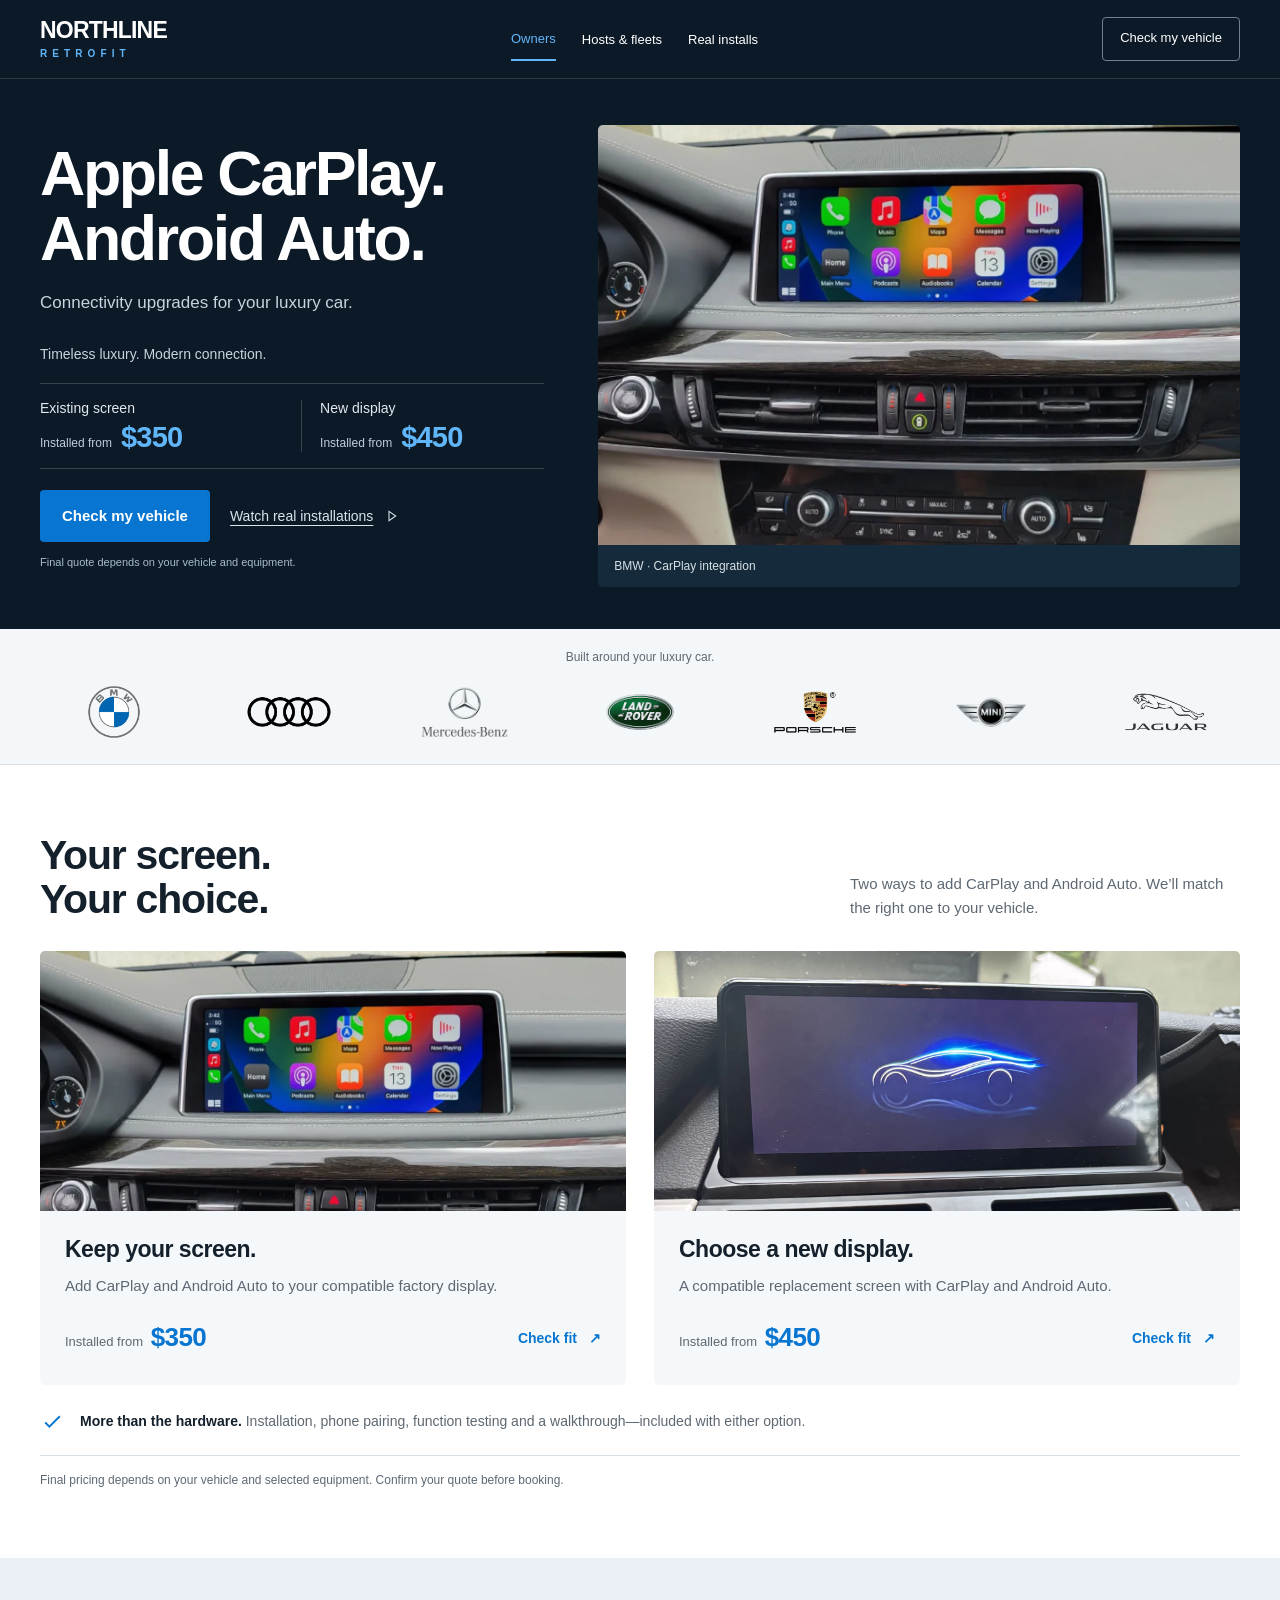
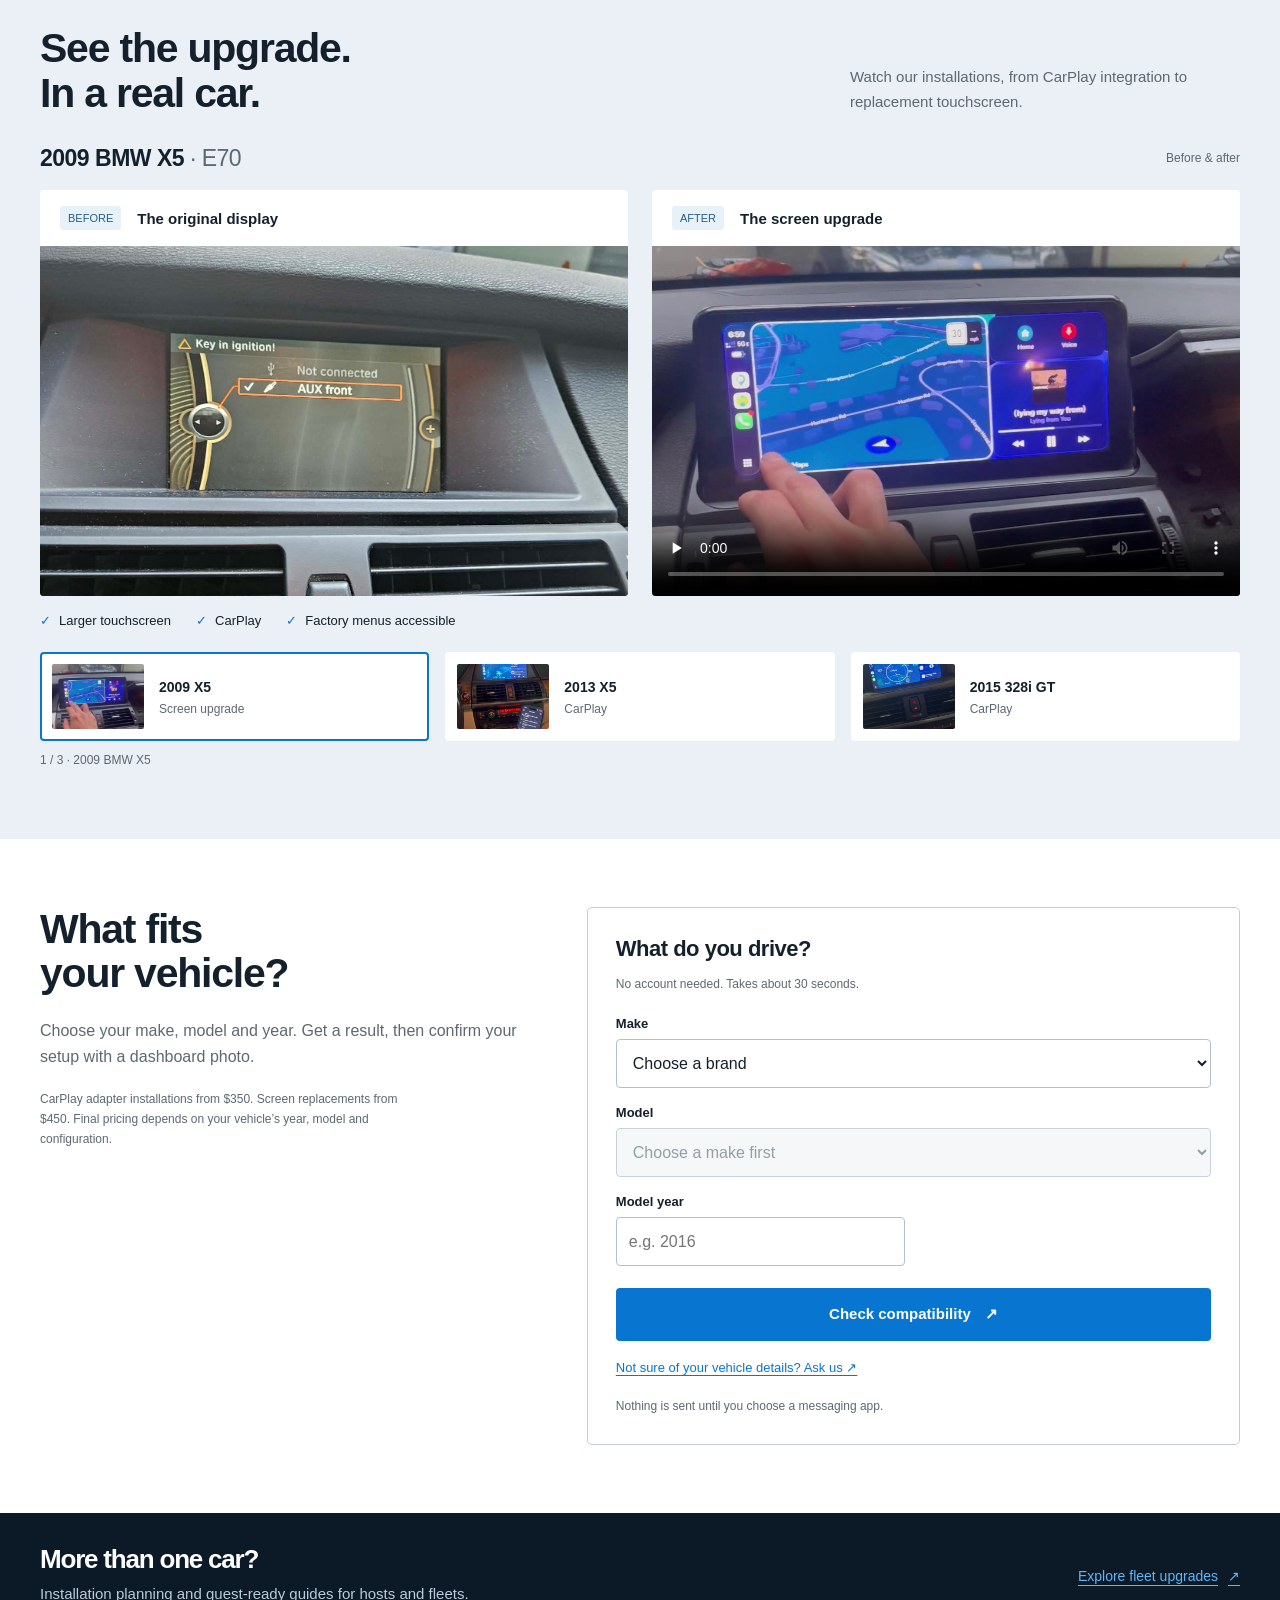
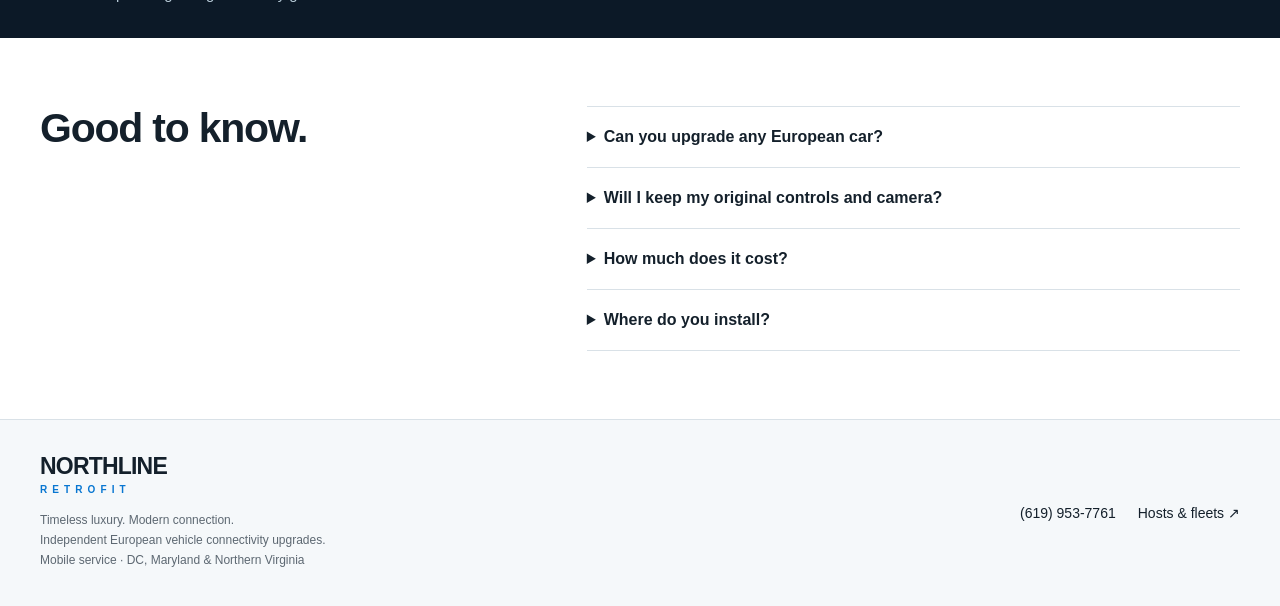
==== commit 1ee453c9: "Use supplied replacement-display photograph in upgrade card" ====
--- a/index.html
+++ b/index.html
@@ -1,5 +1,5 @@
 <!doctype html>
-<html lang="en"><head><meta charset="utf-8"><meta name="viewport" content="width=device-width,initial-scale=1,viewport-fit=cover"><title>CarPlay Installation in the DC Metro | Northline Retrofit</title><meta name="description" content="Mobile Apple CarPlay and Android Auto installation across the DC metro area. Adapter installations from $350. Screen replacements from $450."><meta name="theme-color" content="#0c1927"><link rel="canonical" href="https://northlineretrofit.github.io/"><link rel="icon" href="assets/favicon.svg" type="image/svg+xml"><meta property="og:title" content="CarPlay Installation in the DC Metro | Northline Retrofit"><meta property="og:description" content="Mobile Apple CarPlay and Android Auto installation across the DC metro area. Adapter installations from $350. Screen replacements from $450."><meta property="og:type" content="website"><meta property="og:url" content="https://northlineretrofit.github.io/"><meta property="og:image" content="https://northlineretrofit.github.io/assets/dashboard-original.png"><link rel="stylesheet" href="photo-design.css?v=1"><script src="vehicle-catalog.js?v=eu1" defer></script><script src="app.js?v=photo1" defer></script></head>
+<html lang="en"><head><meta charset="utf-8"><meta name="viewport" content="width=device-width,initial-scale=1,viewport-fit=cover"><title>CarPlay Installation in the DC Metro | Northline Retrofit</title><meta name="description" content="Mobile Apple CarPlay and Android Auto installation across the DC metro area. Adapter installations from $350. Screen replacements from $450."><meta name="theme-color" content="#0c1927"><link rel="canonical" href="https://northlineretrofit.github.io/"><link rel="icon" href="assets/favicon.svg" type="image/svg+xml"><meta property="og:title" content="CarPlay Installation in the DC Metro | Northline Retrofit"><meta property="og:description" content="Mobile Apple CarPlay and Android Auto installation across the DC metro area. Adapter installations from $350. Screen replacements from $450."><meta property="og:type" content="website"><meta property="og:url" content="https://northlineretrofit.github.io/"><meta property="og:image" content="https://northlineretrofit.github.io/assets/dashboard-original.png"><link rel="stylesheet" href="photo-design.css?v=2"><script src="vehicle-catalog.js?v=eu1" defer></script><script src="app.js?v=photo1" defer></script></head>
 <body>
 
 <a class="skip" href="#main">Skip to content</a>
@@ -34,7 +34,7 @@
 <div class="option-copy"><h3>Keep your screen.</h3><p>Add CarPlay and Android Auto to your compatible factory display.</p><div class="option-bottom"><p class="option-price">Installed from <strong>$350</strong></p><a href="#owner-check" data-form-jump class="option-link" aria-label="Check my vehicle for an existing-screen upgrade">Check fit <span aria-hidden="true">↗</span></a></div></div>
 </article>
 <article class="upgrade-option">
-<img class="replacement-photo" src="assets/bmw-x5-e70-2009-after.jpg" width="1080" height="1920" alt="Replacement touchscreen with CarPlay in the 2009 BMW X5" loading="lazy">
+<img class="replacement-photo" src="assets/bmw-replacement-display.webp" width="1800" height="2400" alt="Installed replacement display in a BMW dashboard showing its startup screen" loading="lazy">
 <div class="option-copy"><h3>Choose a new display.</h3><p>A compatible replacement screen with CarPlay and Android Auto.</p><div class="option-bottom"><p class="option-price">Installed from <strong>$450</strong></p><a href="#owner-check" data-form-jump class="option-link" aria-label="Check my vehicle for a replacement display">Check fit <span aria-hidden="true">↗</span></a></div></div>
 </article>
 </div>
--- a/photo-design.css
+++ b/photo-design.css
@@ -74,7 +74,7 @@
 .upgrade-options { display: grid; grid-template-columns: 1fr 1fr; gap: 28px; }
 .upgrade-option { min-width: 0; background: #f5f8fa; overflow: hidden; border-radius: 5px; }
 .upgrade-option > img { display: block; width: 100%; height: 260px; object-fit: cover; object-position: 50% 0; }
-.upgrade-option > img.replacement-photo { object-position: 50% 39%; }
+.upgrade-option > img.replacement-photo { object-position: 50% 22%; }
 .option-copy { padding: 25px; }
 .option-copy > p { font-size: 15px; color: var(--muted); margin-top: 10px; max-width: 460px; }
 .option-bottom { display: flex; align-items: center; justify-content: space-between; gap: 15px; margin-top: 17px; }
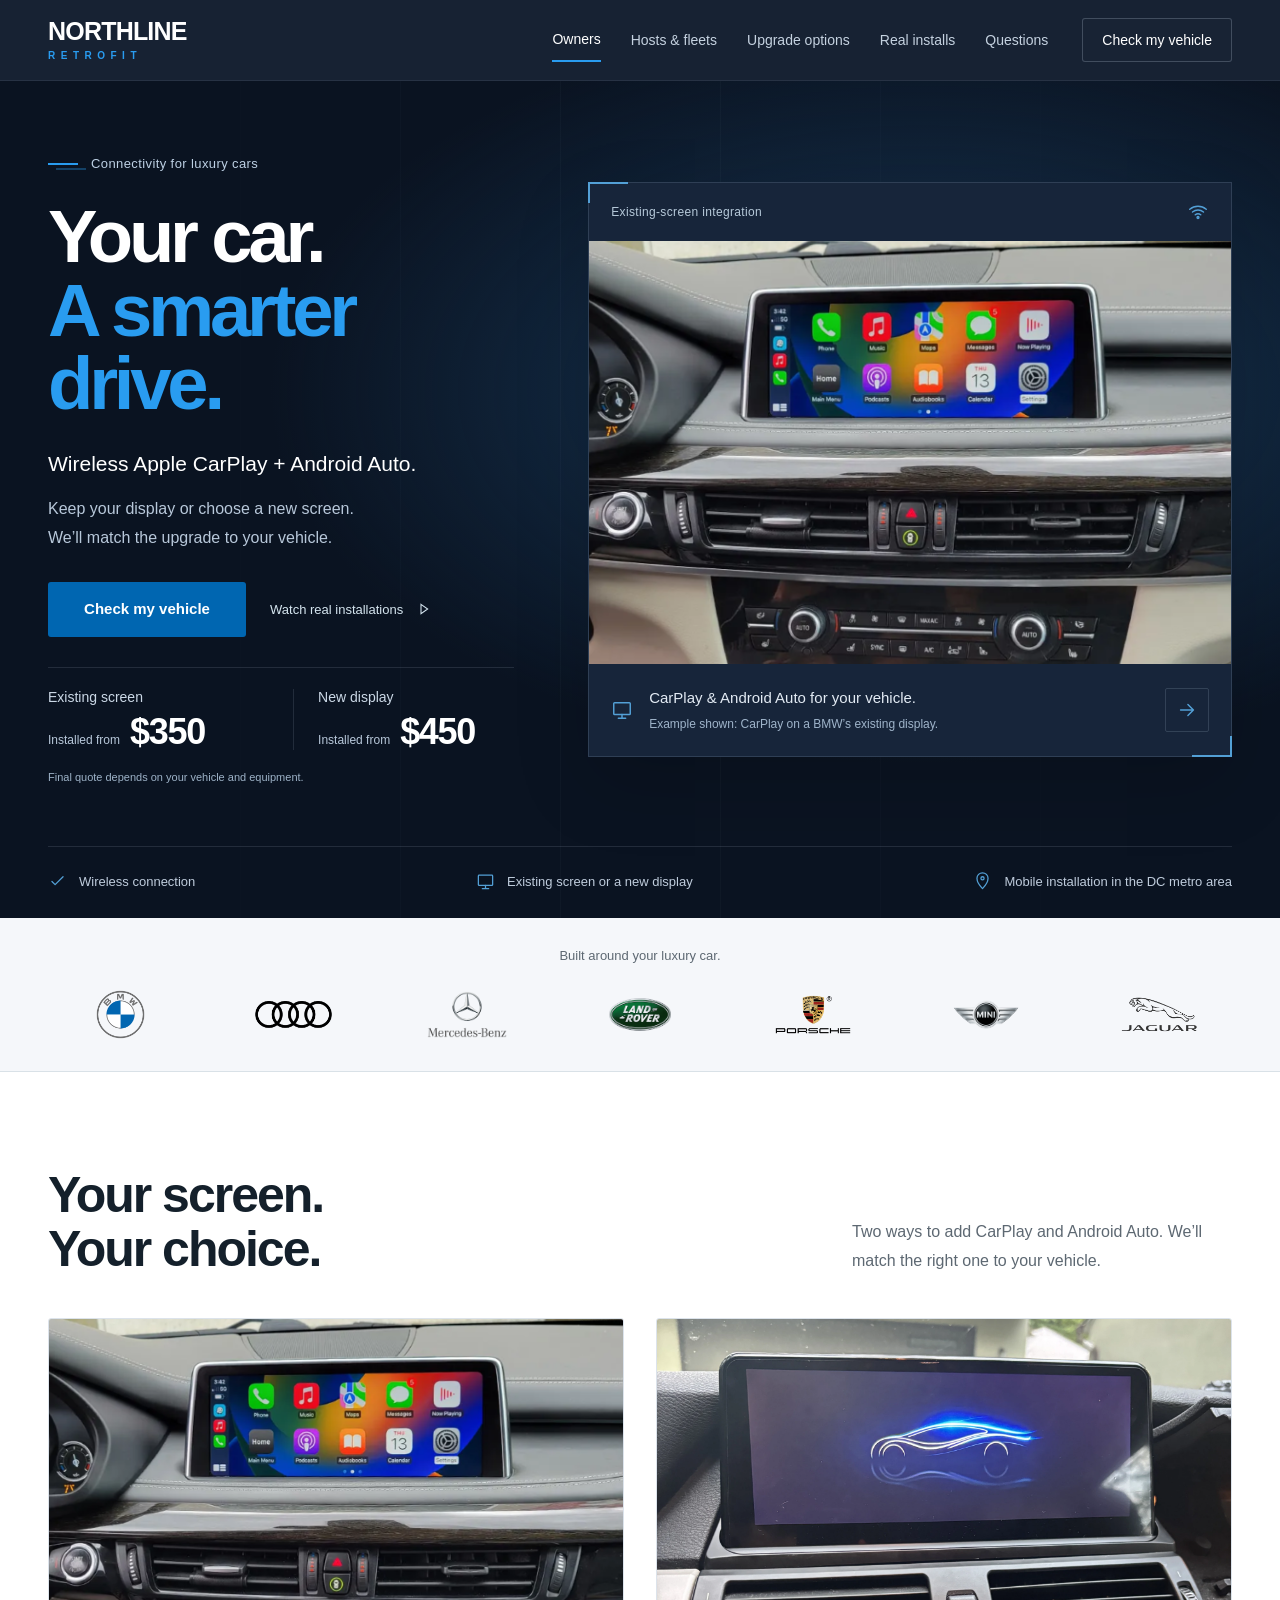
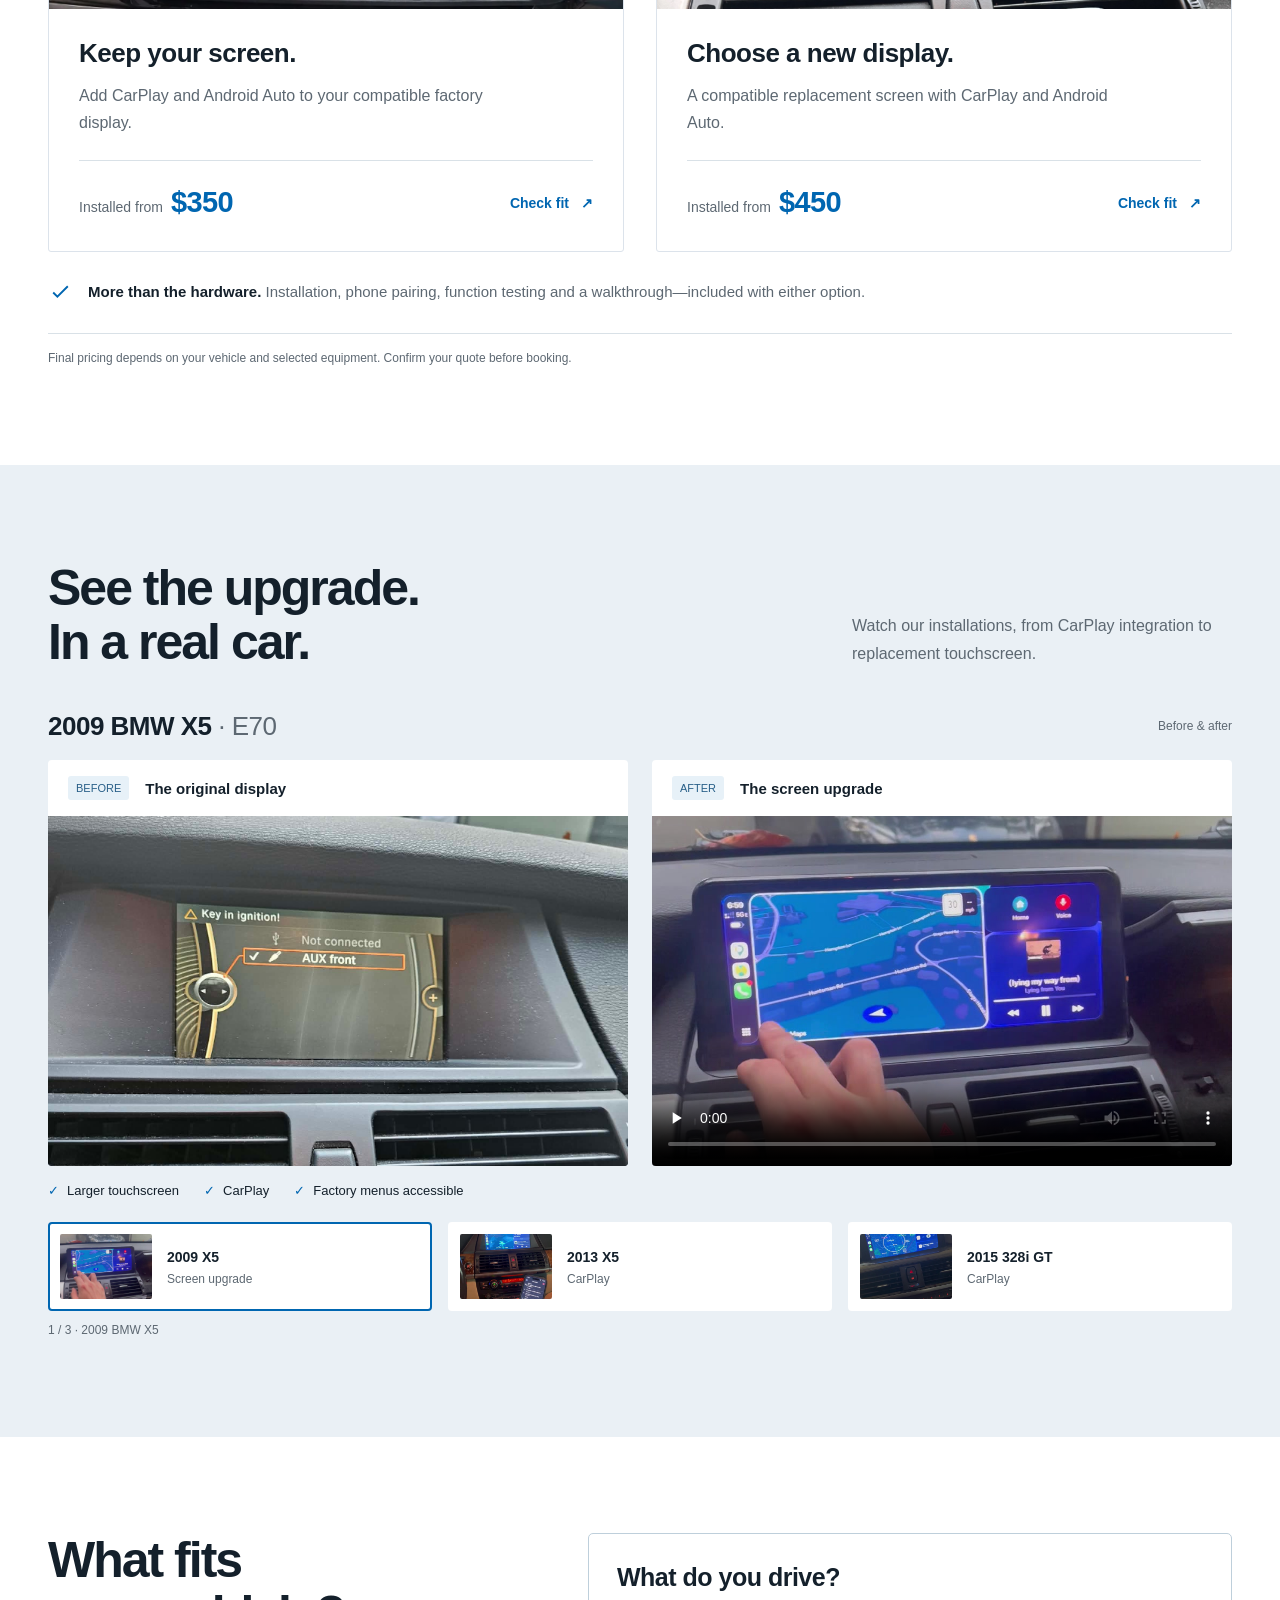
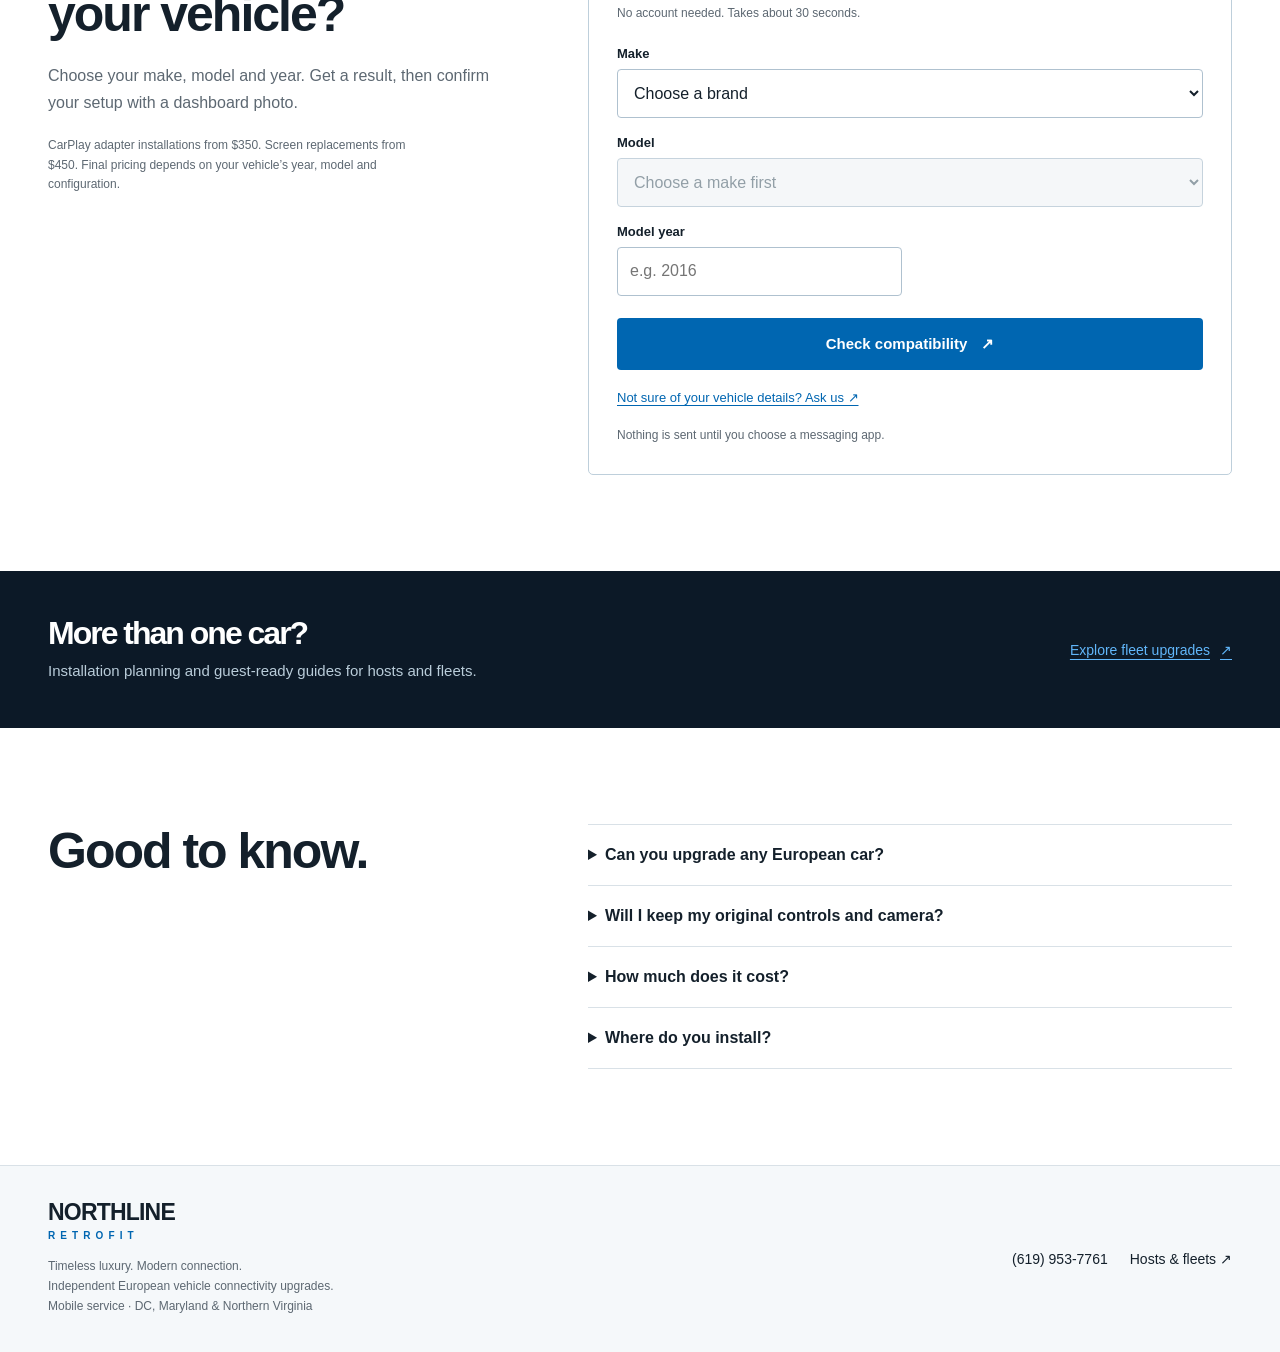
==== commit 0178f669: "Publish refined desktop design and one-page Letter guest guide" ====
--- a/index.html
+++ b/index.html
@@ -1,20 +1,23 @@
 <!doctype html>
-<html lang="en"><head><meta charset="utf-8"><meta name="viewport" content="width=device-width,initial-scale=1,viewport-fit=cover"><title>CarPlay Installation in the DC Metro | Northline Retrofit</title><meta name="description" content="Mobile Apple CarPlay and Android Auto installation across the DC metro area. Adapter installations from $350. Screen replacements from $450."><meta name="theme-color" content="#0c1927"><link rel="canonical" href="https://northlineretrofit.github.io/"><link rel="icon" href="assets/favicon.svg" type="image/svg+xml"><meta property="og:title" content="CarPlay Installation in the DC Metro | Northline Retrofit"><meta property="og:description" content="Mobile Apple CarPlay and Android Auto installation across the DC metro area. Adapter installations from $350. Screen replacements from $450."><meta property="og:type" content="website"><meta property="og:url" content="https://northlineretrofit.github.io/"><meta property="og:image" content="https://northlineretrofit.github.io/assets/dashboard-original.png"><link rel="stylesheet" href="photo-design.css?v=2"><script src="vehicle-catalog.js?v=eu1" defer></script><script src="app.js?v=photo1" defer></script></head>
+<html lang="en"><head><meta charset="utf-8"><meta name="viewport" content="width=device-width,initial-scale=1,viewport-fit=cover"><title>CarPlay Installation in the DC Metro | Northline Retrofit</title><meta name="description" content="Mobile Apple CarPlay and Android Auto installation across the DC metro area. Adapter installations from $350. Screen replacements from $450."><meta name="theme-color" content="#0c1927"><link rel="canonical" href="https://northlineretrofit.github.io/"><link rel="icon" href="assets/favicon.svg" type="image/svg+xml"><meta property="og:title" content="CarPlay Installation in the DC Metro | Northline Retrofit"><meta property="og:description" content="Mobile Apple CarPlay and Android Auto installation across the DC metro area. Adapter installations from $350. Screen replacements from $450."><meta property="og:type" content="website"><meta property="og:url" content="https://northlineretrofit.github.io/"><meta property="og:image" content="https://northlineretrofit.github.io/assets/dashboard-original.png"><link rel="stylesheet" href="photo-design.css?v=2"><link rel="stylesheet" href="desktop-signature.css?v=1"><script src="vehicle-catalog.js?v=eu1" defer></script><script src="app.js?v=photo1" defer></script></head>
 <body>
 
 <a class="skip" href="#main">Skip to content</a>
-<header class="header"><div class="wrap"><a class="wordmark" href="/" aria-label="Northline Retrofit home">NORTHLINE<small>RETROFIT</small></a><nav class="nav" aria-label="Main navigation"><a href="/" aria-current="page">Owners</a><a href="hosts.html">Hosts & fleets</a><a href="#installs" class="desktop">Real installs</a></nav><a href="#owner-check" data-form-jump class="nav-cta">Check my vehicle</a></div></header>
+<header class="header"><div class="wrap"><a class="wordmark" href="/" aria-label="Northline Retrofit home">NORTHLINE<small>RETROFIT</small></a><nav class="nav" aria-label="Main navigation"><a href="/" aria-current="page">Owners</a><a href="hosts.html">Hosts & fleets</a><a href="#upgrades" class="desktop-detail">Upgrade options</a><a href="#installs" class="desktop">Real installs</a><a href="#questions" class="desktop-detail">Questions</a></nav><a href="#owner-check" data-form-jump class="nav-cta">Check my vehicle</a></div></header>
 <main id="main">
 <section class="product-hero" aria-labelledby="product-title">
 <div class="wrap product-layout">
 <div class="product-heading">
-
-<h1 id="product-title">Apple CarPlay.<br>Android Auto.</h1>
-<p class="product-intro">Connectivity upgrades for your luxury car.</p>
+<p class="desktop-detail signature-label"><span aria-hidden="true"></span>Connectivity for luxury cars</p>
+<h1 id="product-title"><span class="mobile-headline">Apple CarPlay.<br>Android Auto.</span><span class="desktop-detail signature-headline">Your car.<br><span>A smarter<br>drive.</span></span></h1>
+<p class="product-intro mobile-intro">Connectivity upgrades for your luxury car.</p>
+<p class="desktop-detail signature-intro">Wireless Apple CarPlay + Android Auto.</p>
+<p class="desktop-detail signature-description">Keep your display or choose a new screen.<br>We’ll match the upgrade to your vehicle.</p>
 </div>
 <figure class="product-image">
+<div class="desktop-detail photo-masthead"><span>Existing-screen integration</span><svg viewBox="0 0 24 24" aria-hidden="true"><path d="M3 9a14 14 0 0 1 18 0M6 12a9.5 9.5 0 0 1 12 0M9 15a4.8 4.8 0 0 1 6 0"/><circle cx="12" cy="18" r="1"/></svg></div>
 <img src="assets/dashboard-lossless.webp" width="1348" height="889" alt="Real BMW dashboard showing Apple CarPlay on its screen" fetchpriority="high">
-<figcaption>BMW · CarPlay integration</figcaption>
+<figcaption><svg class="desktop-detail caption-icon" viewBox="0 0 24 24" aria-hidden="true"><rect x="3" y="4" width="18" height="13" rx="1"/><path d="M8 21h8m-4-4v4"/></svg><span><span class="photo-caption-title">CarPlay &amp; Android Auto for your vehicle.</span><span class="desktop-detail photo-caption-support">Example shown: CarPlay on a BMW’s existing display.</span></span><a class="desktop-detail photo-caption-link" href="#upgrades" aria-label="Explore screen upgrade options"><svg viewBox="0 0 24 24" aria-hidden="true"><path d="M5 12h14m-6-6 6 6-6 6"/></svg></a></figcaption>
 </figure>
 <div class="product-offer">
 <p class="brand-promise">Timeless luxury. Modern connection.</p>
@@ -22,7 +25,9 @@
 <div class="product-actions"><a class="btn" href="#owner-check" data-form-jump>Check my vehicle</a><a class="text-link" href="#installs">Watch real installations <svg viewBox="0 0 24 24" aria-hidden="true"><path d="m9 5 10 7-10 7z"/></svg></a></div>
 <p class="price-note">Final quote depends on your vehicle and equipment.</p>
 </div>
-</div></section>
+</div>
+<div class="wrap hero-services desktop-detail" aria-label="Installation services"><span><svg viewBox="0 0 24 24" aria-hidden="true"><path d="m5 12 4 4L19 6"/></svg>Wireless connection</span><span><svg viewBox="0 0 24 24" aria-hidden="true"><rect x="3" y="4" width="18" height="13" rx="1"/><path d="M8 21h8m-4-4v4"/></svg>Existing screen or a new display</span><span><svg viewBox="0 0 24 24" aria-hidden="true"><path d="M12 21s7-7 7-13a7 7 0 0 0-14 0c0 6 7 13 7 13Z"/><circle cx="12" cy="8" r="2"/></svg>Mobile installation in the DC metro area</span></div>
+</section>
 <section class="brands" aria-label="European brands"><div class="wrap"><p class="brand-strip-label">Built around your luxury car.</p><div class="brand-list brand-logos" role="list" aria-label="Vehicle brands"><div class="brand-logo brand-logo--bmw" role="listitem"><img src="assets/brand-logos/bmw.png" alt="BMW" decoding="async"></div><div class="brand-logo brand-logo--audi" role="listitem"><img src="assets/brand-logos/audi.png" alt="Audi" decoding="async"></div><div class="brand-logo brand-logo--mercedes-benz" role="listitem"><img src="assets/brand-logos/mercedes-benz.png" alt="Mercedes-Benz" decoding="async"></div><div class="brand-logo brand-logo--land-rover" role="listitem"><img src="assets/brand-logos/land-rover.png" alt="Land Rover" decoding="async"></div><div class="brand-logo brand-logo--porsche" role="listitem"><img src="assets/brand-logos/porsche.png" alt="Porsche" decoding="async"></div><div class="brand-logo brand-logo--mini" role="listitem"><img src="assets/brand-logos/mini.png" alt="MINI" decoding="async"></div><div class="brand-logo brand-logo--jaguar" role="listitem"><img src="assets/brand-logos/jaguar.png" alt="Jaguar" decoding="async"></div></div></div></section>
 <section class="section white" id="upgrades" aria-labelledby="upgrades-title">
 <span id="upgrade" class="anchor-alias" aria-hidden="true"></span><span id="how-it-works" class="anchor-alias" aria-hidden="true"></span>
--- a/desktop-signature.css
+++ b/desktop-signature.css
@@ -0,0 +1,180 @@
+/* Desktop concept layer. The approved phone/tablet presentation is unchanged. */
+.desktop-detail { display: none; }
+.nav .desktop-detail { display: none; }
+
+@media (min-width: 1101px) {
+  :root {
+    --content: 1280px;
+    --gutter: 48px;
+    --signature-midnight: #0a1321;
+    --signature-frame: #17253a;
+    --signature-blue: #299cf0;
+    --signature-action: #0066b1;
+    --signature-steel: #b8c8da;
+    --signature-rule: #b8c8da24;
+    --blue: var(--signature-action);
+  }
+
+  /* Navigation aligns with the composition; no added floating controls. */
+  .header { background: #101b2df7; border-bottom-color: #b8c8da19; }
+  .header .wrap { min-height: 80px; gap: 34px; }
+  .header .wordmark { font-size: 25px; }
+  .header .wordmark small { font-size: 10px; letter-spacing: 5.5px; color: var(--signature-blue); }
+  .nav { margin-left: auto; gap: 30px; font-size: 14px; }
+  .nav a { color: #c5d2e0; }
+  .nav .desktop-detail { display: inline-flex; }
+  .nav a:hover, .nav a[aria-current=page] { color: white; }
+  .nav [aria-current=page] { border-bottom-color: var(--signature-blue); }
+  .nav-cta { font-size: 14px; padding: 13px 19px; border-radius: 3px; border-color: #b8c8da40; background: #ffffff02; }
+  .nav-cta:hover { border-color: var(--signature-blue); }
+
+  /* The same quiet blue illumination and hairline rhythm as the preferred
+     Northline reference: a detailed setting, not a competing graphic. */
+  .product-hero {
+    position: relative;
+    isolation: isolate;
+    padding: 72px 0 0;
+    background: radial-gradient(ellipse at 72% 37%, #173858 0%, #0a132100 50%), var(--signature-midnight);
+  }
+  .product-hero::before {
+    content: '';
+    position: absolute;
+    z-index: -1;
+    inset: 0;
+    pointer-events: none;
+    background-image: linear-gradient(90deg, #b8c8da0a 1px, transparent 1px);
+    background-size: 160px 100%;
+    background-position: center;
+    mask-image: linear-gradient(90deg, transparent 8%, black 48%, transparent 94%);
+  }
+  .product-layout {
+    grid-template-columns: minmax(0, .84fr) minmax(0, 1.16fr);
+    grid-template-areas: 'heading picture' 'offer picture';
+    column-gap: 74px;
+    row-gap: 29px;
+    align-items: start;
+  }
+  .product-heading { align-self: start; }
+  .desktop-detail { display: block; }
+  .mobile-headline, .mobile-intro { display: none; }
+  .signature-label, .fleet-hero .audience-label {
+    display: flex;
+    align-items: center;
+    gap: 13px;
+    font-size: 13px;
+    font-weight: 500;
+    color: #bdd0e4;
+    letter-spacing: .4px;
+    margin: 0 0 26px;
+  }
+  .signature-label > span { width: 30px; height: 2px; background: var(--signature-blue); box-shadow: 8px 5px 0 #299cf055; }
+  .product-heading h1 {
+    font-size: clamp(66px, 5.8vw, 84px);
+    line-height: .99;
+    letter-spacing: -4.2px;
+    font-weight: 800;
+  }
+  .signature-headline > span, .host-connection { color: var(--signature-blue); }
+  .signature-intro, .fleet-hero .product-intro { font-size: 21px; line-height: 1.5; color: white; margin: 27px 0 0; max-width: 500px; }
+  .signature-description { font-size: 16px; line-height: 1.8; color: var(--signature-steel); margin-top: 16px; }
+  .product-offer { display: flex; flex-direction: column; }
+  .brand-promise { display: none; }
+  .product-actions { order: -1; margin: 0 0 30px; gap: 24px; flex-wrap: nowrap; }
+  .product-actions .btn { min-width: 198px; min-height: 55px; font-size: 15px; padding-inline: 22px; border-radius: 3px; }
+  .product-actions .text-link { font-size: 13px; gap: 12px; white-space: nowrap; text-decoration: none; }
+  .product-actions .text-link:hover { text-decoration: underline; }
+  .starting-prices { gap: 24px; padding: 21px 0 4px; border-bottom: 0; border-color: var(--signature-rule); }
+  .starting-prices > div + div { padding-left: 24px; border-color: var(--signature-rule); }
+  .starting-prices dt { font-size: 14px; color: #cbd8e6; margin-bottom: 9px; }
+  .starting-prices dd { gap: 10px; }
+  .starting-prices dd span { font-size: 12px; color: var(--signature-steel); }
+  .starting-prices strong { font-size: 36px; font-weight: 700; letter-spacing: -1.3px; color: white; }
+  .price-note { font-size: 11px; color: #9eb3c8; margin-top: 15px; }
+
+  /* A fitted frame around the real photograph. Image pixels stay unaltered. */
+  .product-image {
+    position: relative;
+    overflow: visible;
+    border: 1px solid #90abc431;
+    border-radius: 0;
+    background: var(--signature-frame);
+    box-shadow: 0 28px 70px #00000026;
+  }
+  .product-image::before, .product-image::after {
+    content: '';
+    position: absolute;
+    pointer-events: none;
+    width: 38px;
+    height: 19px;
+    border: solid #53a0d6;
+  }
+  .product-image::before { top: -1px; left: -1px; border-width: 2px 0 0 2px; }
+  .product-image::after { bottom: -1px; right: -1px; border-width: 0 2px 2px 0; }
+  .photo-masthead { display: flex; align-items: center; justify-content: space-between; padding: 18px 22px; color: #b7cada; font-size: 12px; letter-spacing: .35px; }
+  .photo-masthead svg, .caption-icon, .photo-caption-link svg, .hero-services svg { width: 22px; height: 22px; fill: none; stroke: #53a0d6; stroke-width: 1.6; stroke-linecap: round; stroke-linejoin: round; flex-shrink: 0; }
+  .product-image img { height: auto; aspect-ratio: 1348 / 889; object-fit: cover; object-position: 50% 0; }
+  .fleet-hero .product-image img { aspect-ratio: 3 / 2; }
+  .product-image figcaption { display: flex; align-items: center; gap: 16px; padding: 23px 22px; color: #e3ebf4; }
+  .photo-caption-title { display: block; font-size: 15px; font-weight: 500; }
+  .photo-caption-support { margin-top: 5px; color: #9fb4ca; font-size: 12px; }
+  .photo-caption-link { display: inline-flex; align-items: center; justify-content: center; width: 44px; height: 44px; margin-left: auto; border: 1px solid #9eb3c833; border-radius: 2px; }
+  .photo-caption-link:hover { border-color: #53a0d6; background: #ffffff04; }
+  .hero-services { display: flex; align-items: center; justify-content: space-between; gap: 24px; margin-top: 61px; padding-block: 25px 27px; border-top: 1px solid var(--signature-rule); }
+  .hero-services > span { display: flex; gap: 12px; align-items: center; font-size: 13px; color: #bfccdc; }
+  .hero-services svg { width: 19px; height: 19px; }
+
+  /* A measured continuation below the hero: larger type, matching alignment,
+     and product details separated from the price/action row. */
+  .brands { padding-block: 27px 29px; background: #f5f7fa; }
+  .brand-strip-label { font-size: 13px; margin-bottom: 20px; }
+  .brand-logo { height: 55px; }
+  .section { padding-block: 96px; }
+  h2 { font-size: 50px; line-height: 1.08; letter-spacing: -2px; }
+  .section-head { gap: 70px; margin-bottom: 42px; }
+  .section-head > p { max-width: 380px; font-size: 16px; line-height: 1.8; }
+  .upgrade-options { gap: 32px; }
+  .upgrade-option { border-radius: 3px; background: white; border: 1px solid #dce3eb; }
+  .upgrade-option > img { height: 290px; }
+  .option-copy { padding: 29px 30px 24px; }
+  .option-copy h3 { font-size: 26px; }
+  .option-copy > p { font-size: 16px; line-height: 1.7; margin-top: 13px; }
+  .option-bottom { border-top: 1px solid var(--line); padding-top: 18px; margin-top: 24px; }
+  .option-price { font-size: 14px; }
+  .option-price strong { font-size: 29px; }
+  .included-strip { padding-block: 28px; }
+  .included-strip p { font-size: 15px; }
+  .fleet-invitation { padding-block: 45px; }
+  .fleet-invitation h2 { font-size: 32px; }
+  .installation-heading h3 { font-size: 26px; }
+  .form-title { font-size: 25px; }
+}
+
+@media (min-width: 1101px) and (max-width: 1279px) {
+  .product-layout { column-gap: 42px; }
+  .product-hero { padding-top: 56px; }
+  .product-actions { gap: 16px; flex-wrap: wrap; }
+  .signature-intro, .fleet-hero .product-intro { font-size: 19px; }
+  .product-heading h1 { letter-spacing: -3.2px; }
+  .hero-services { gap: 16px; }
+  .hero-services > span { font-size: 12px; gap: 8px; }
+  .starting-prices strong { font-size: 32px; }
+  .photo-masthead { padding-inline: 17px; }
+  .product-image figcaption { padding: 19px 17px; }
+  .caption-icon { display: none; }
+}
+
+@media (min-width: 1600px) {
+  .product-hero { padding-top: 88px; }
+  .hero-services { margin-top: 70px; }
+}
+
+@media (min-width: 1101px) and (max-height: 800px) {
+  .product-hero { padding-top: 42px; }
+  .product-layout { row-gap: 23px; }
+  .product-heading h1 { font-size: 74px; }
+  .signature-label, .fleet-hero .audience-label { margin-bottom: 20px; }
+  .signature-intro, .fleet-hero .product-intro { margin-top: 20px; }
+  .signature-description { margin-top: 10px; }
+  .product-actions { margin-bottom: 22px; }
+  .hero-services { margin-top: 35px; padding-block: 22px; }
+}
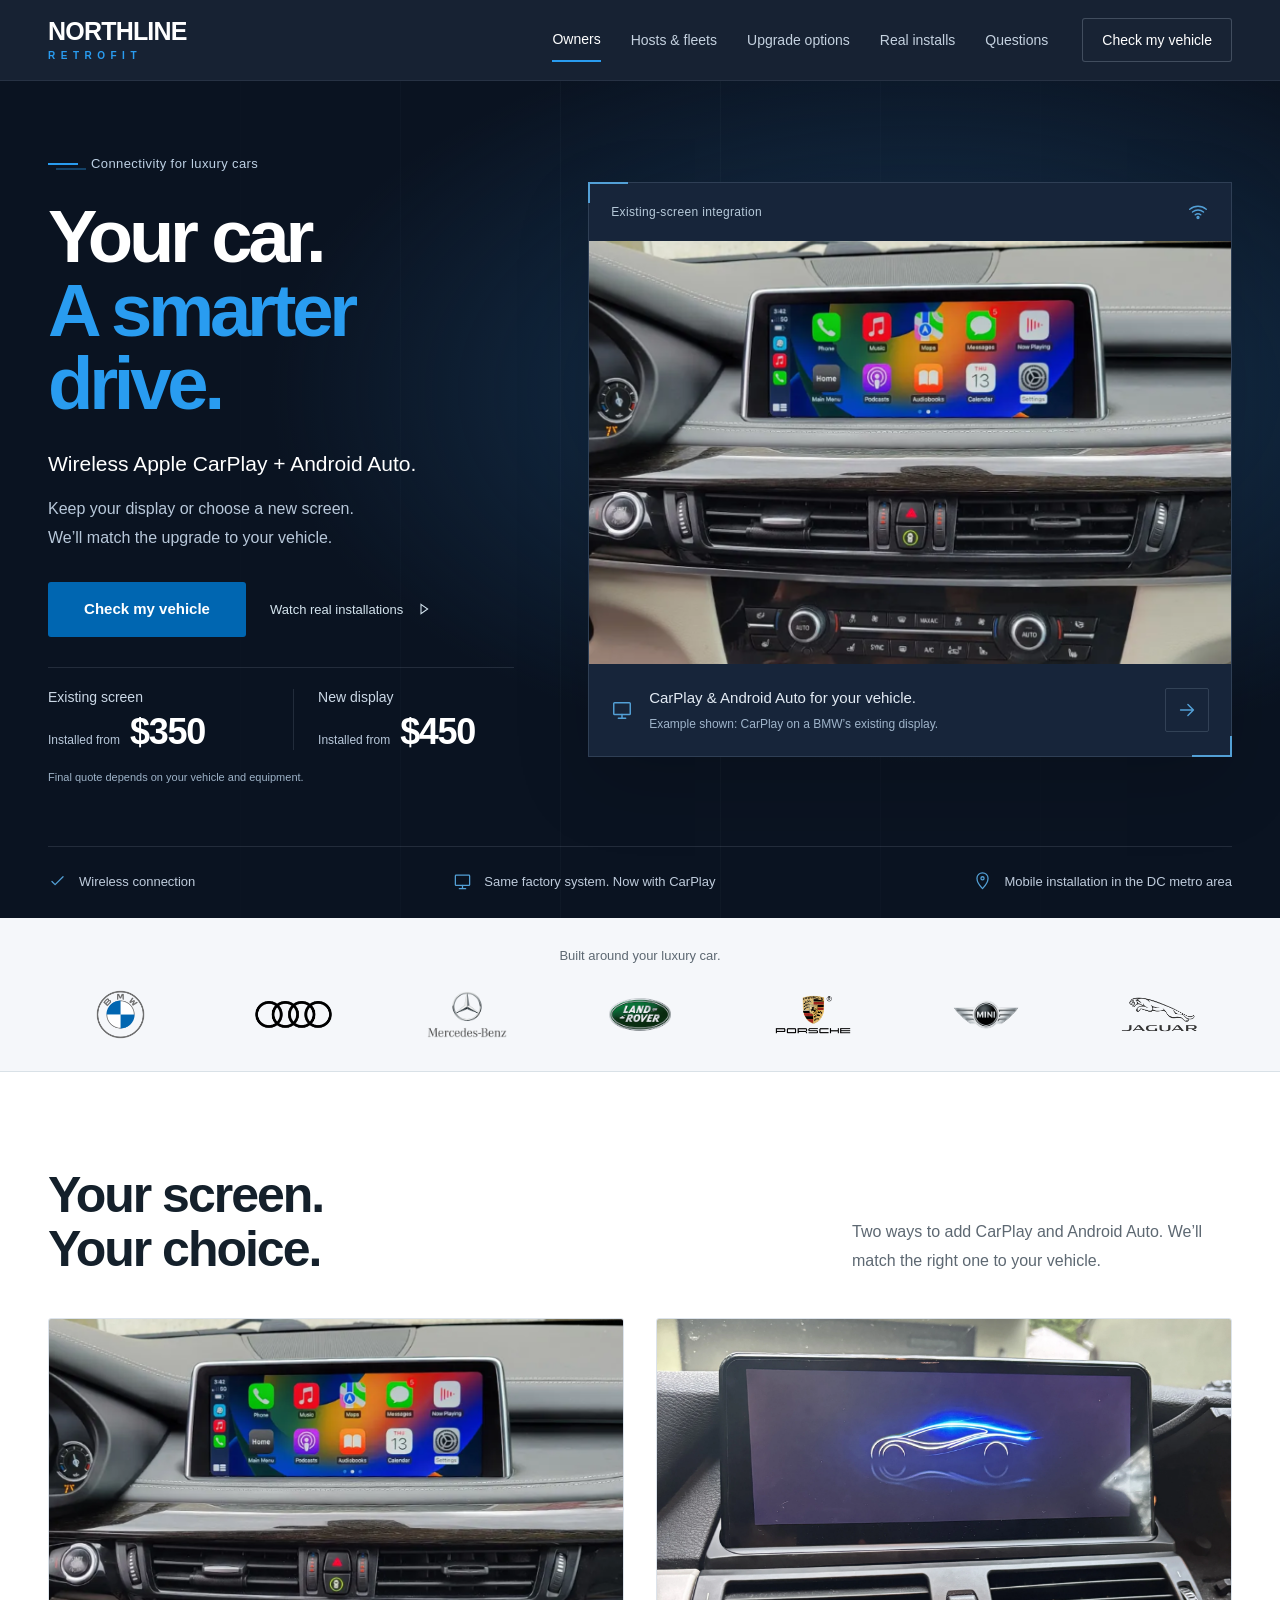
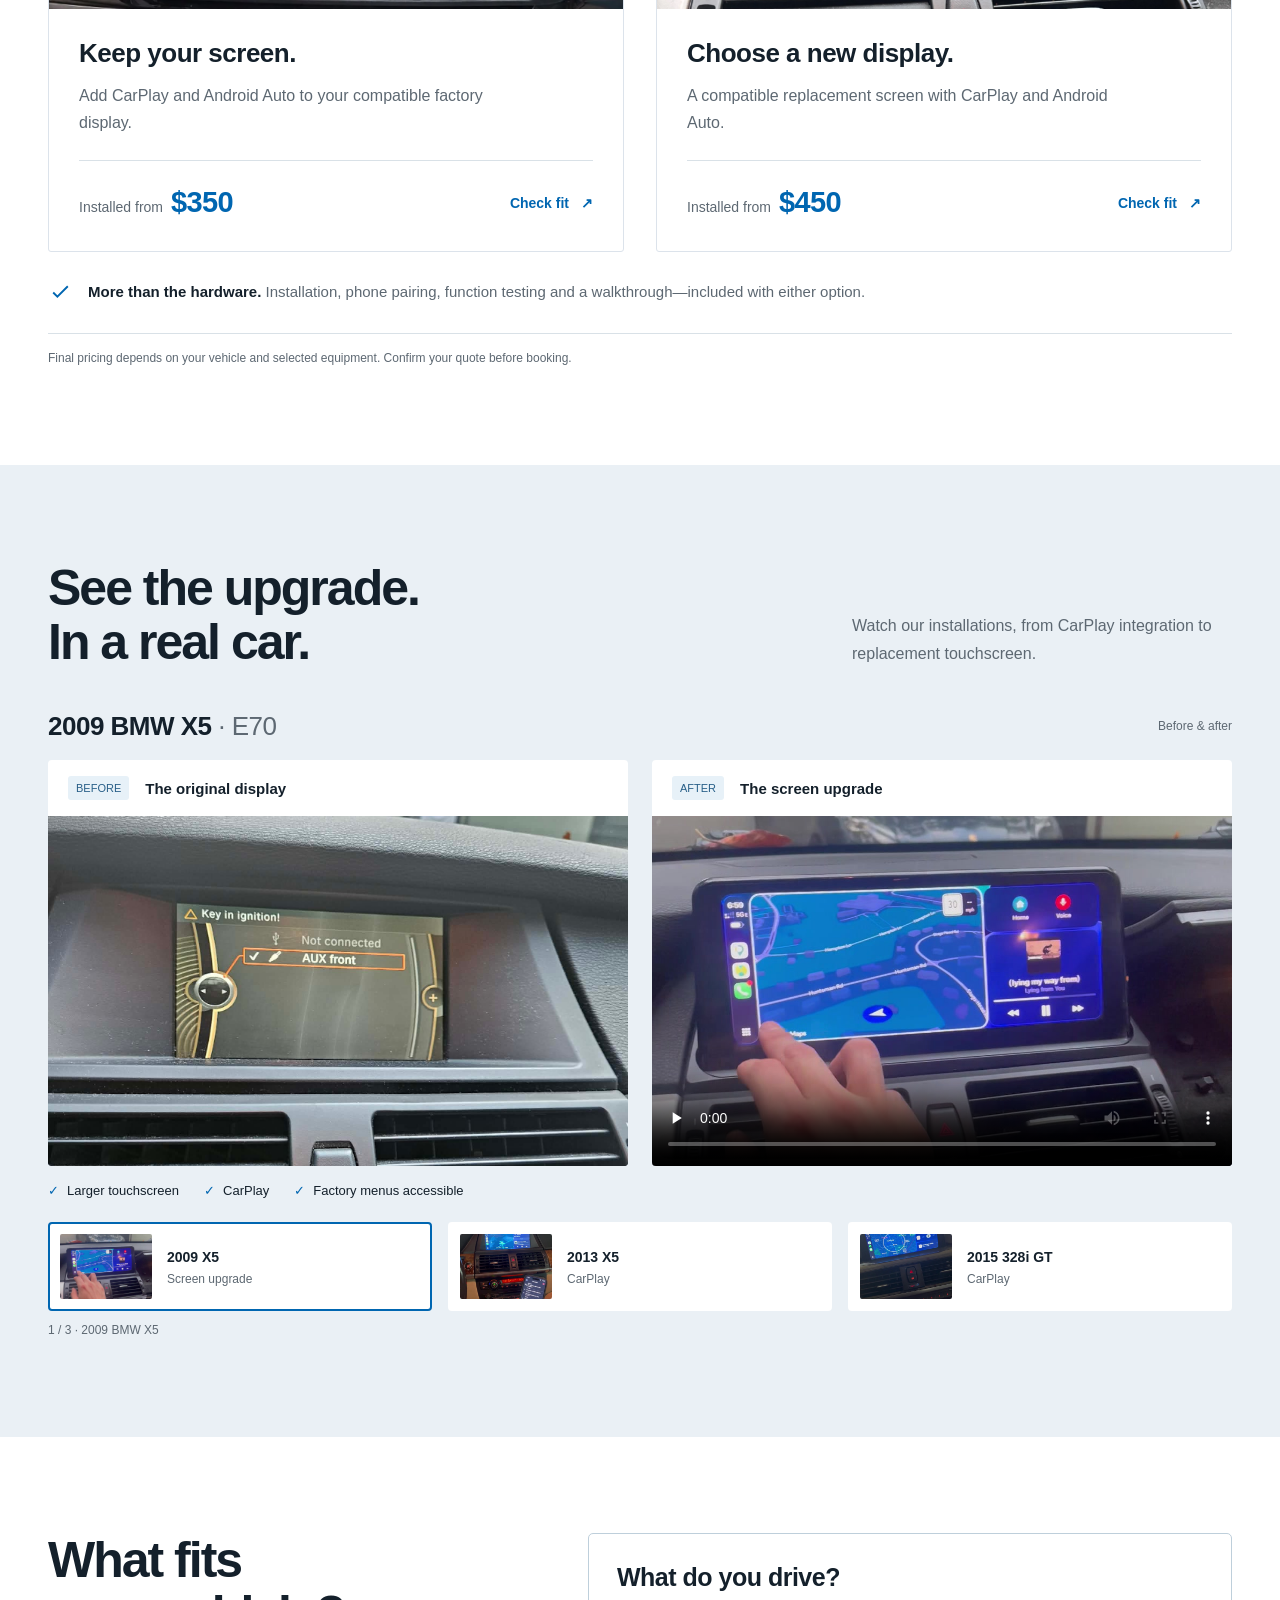
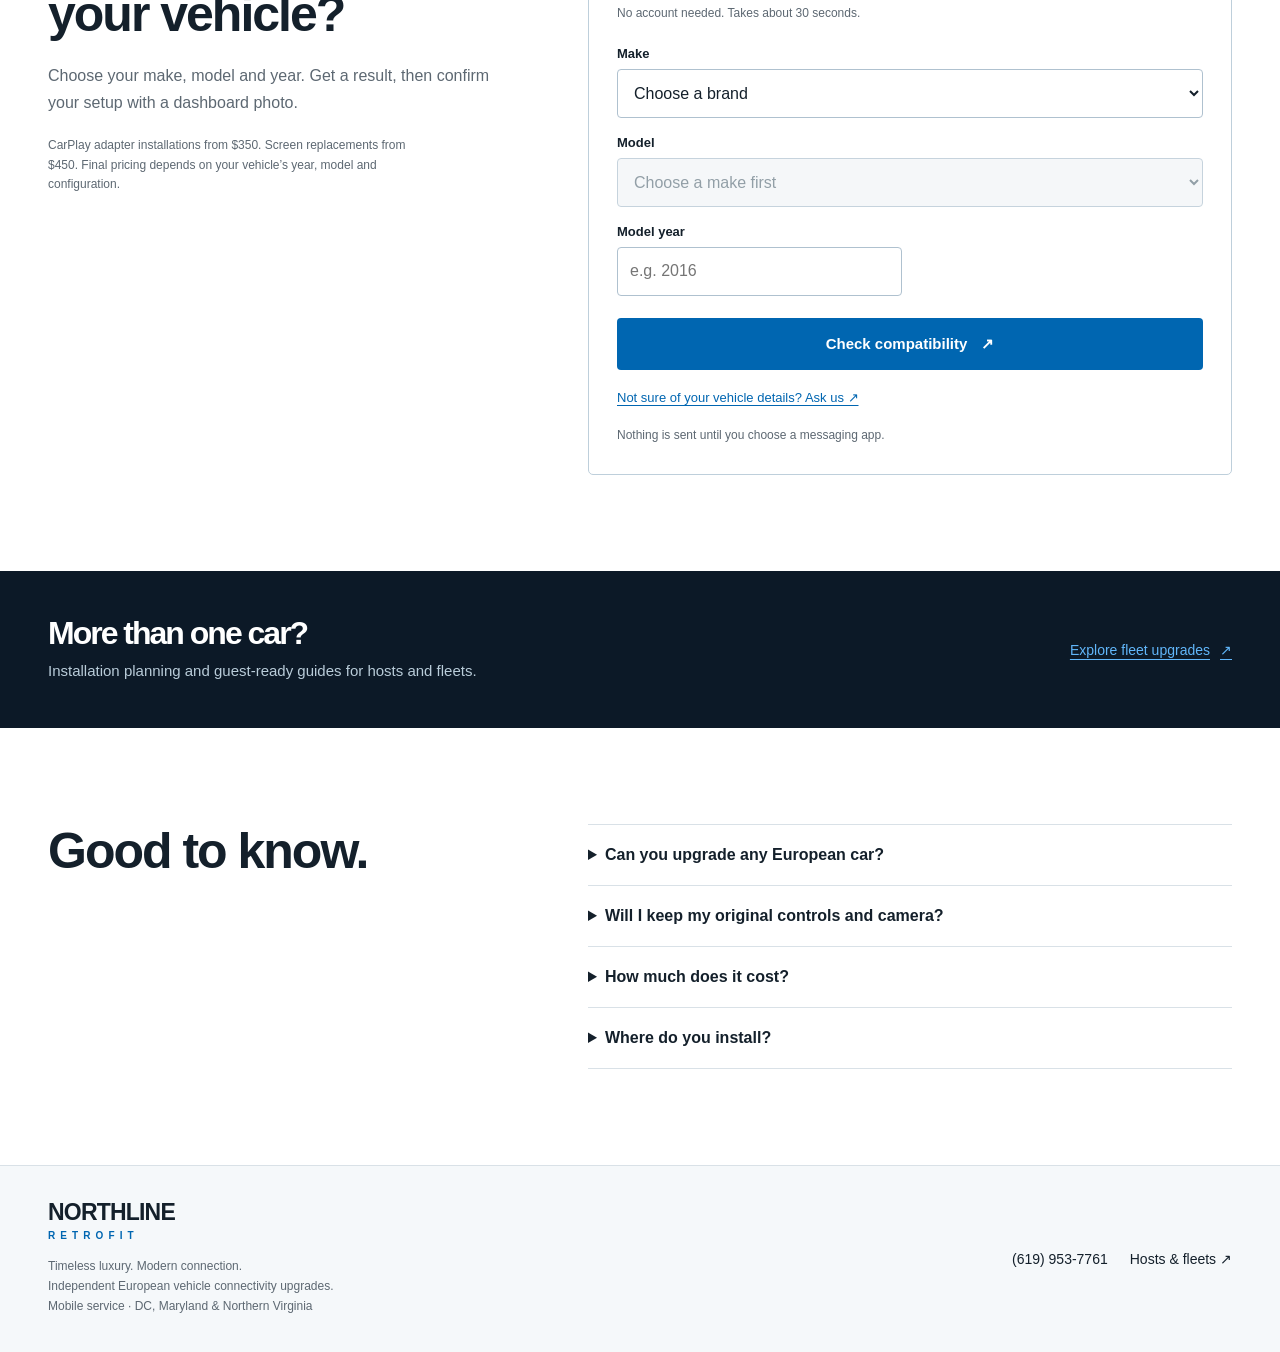
==== commit eaeaf28f: "Highlight factory-system retention on homepage" ====
--- a/index.html
+++ b/index.html
@@ -26,7 +26,7 @@
 <p class="price-note">Final quote depends on your vehicle and equipment.</p>
 </div>
 </div>
-<div class="wrap hero-services desktop-detail" aria-label="Installation services"><span><svg viewBox="0 0 24 24" aria-hidden="true"><path d="m5 12 4 4L19 6"/></svg>Wireless connection</span><span><svg viewBox="0 0 24 24" aria-hidden="true"><rect x="3" y="4" width="18" height="13" rx="1"/><path d="M8 21h8m-4-4v4"/></svg>Existing screen or a new display</span><span><svg viewBox="0 0 24 24" aria-hidden="true"><path d="M12 21s7-7 7-13a7 7 0 0 0-14 0c0 6 7 13 7 13Z"/><circle cx="12" cy="8" r="2"/></svg>Mobile installation in the DC metro area</span></div>
+<div class="wrap hero-services desktop-detail" aria-label="Installation services"><span><svg viewBox="0 0 24 24" aria-hidden="true"><path d="m5 12 4 4L19 6"/></svg>Wireless connection</span><span><svg viewBox="0 0 24 24" aria-hidden="true"><rect x="3" y="4" width="18" height="13" rx="1"/><path d="M8 21h8m-4-4v4"/></svg>Same factory system. Now with CarPlay</span><span><svg viewBox="0 0 24 24" aria-hidden="true"><path d="M12 21s7-7 7-13a7 7 0 0 0-14 0c0 6 7 13 7 13Z"/><circle cx="12" cy="8" r="2"/></svg>Mobile installation in the DC metro area</span></div>
 </section>
 <section class="brands" aria-label="European brands"><div class="wrap"><p class="brand-strip-label">Built around your luxury car.</p><div class="brand-list brand-logos" role="list" aria-label="Vehicle brands"><div class="brand-logo brand-logo--bmw" role="listitem"><img src="assets/brand-logos/bmw.png" alt="BMW" decoding="async"></div><div class="brand-logo brand-logo--audi" role="listitem"><img src="assets/brand-logos/audi.png" alt="Audi" decoding="async"></div><div class="brand-logo brand-logo--mercedes-benz" role="listitem"><img src="assets/brand-logos/mercedes-benz.png" alt="Mercedes-Benz" decoding="async"></div><div class="brand-logo brand-logo--land-rover" role="listitem"><img src="assets/brand-logos/land-rover.png" alt="Land Rover" decoding="async"></div><div class="brand-logo brand-logo--porsche" role="listitem"><img src="assets/brand-logos/porsche.png" alt="Porsche" decoding="async"></div><div class="brand-logo brand-logo--mini" role="listitem"><img src="assets/brand-logos/mini.png" alt="MINI" decoding="async"></div><div class="brand-logo brand-logo--jaguar" role="listitem"><img src="assets/brand-logos/jaguar.png" alt="Jaguar" decoding="async"></div></div></div></section>
 <section class="section white" id="upgrades" aria-labelledby="upgrades-title">
